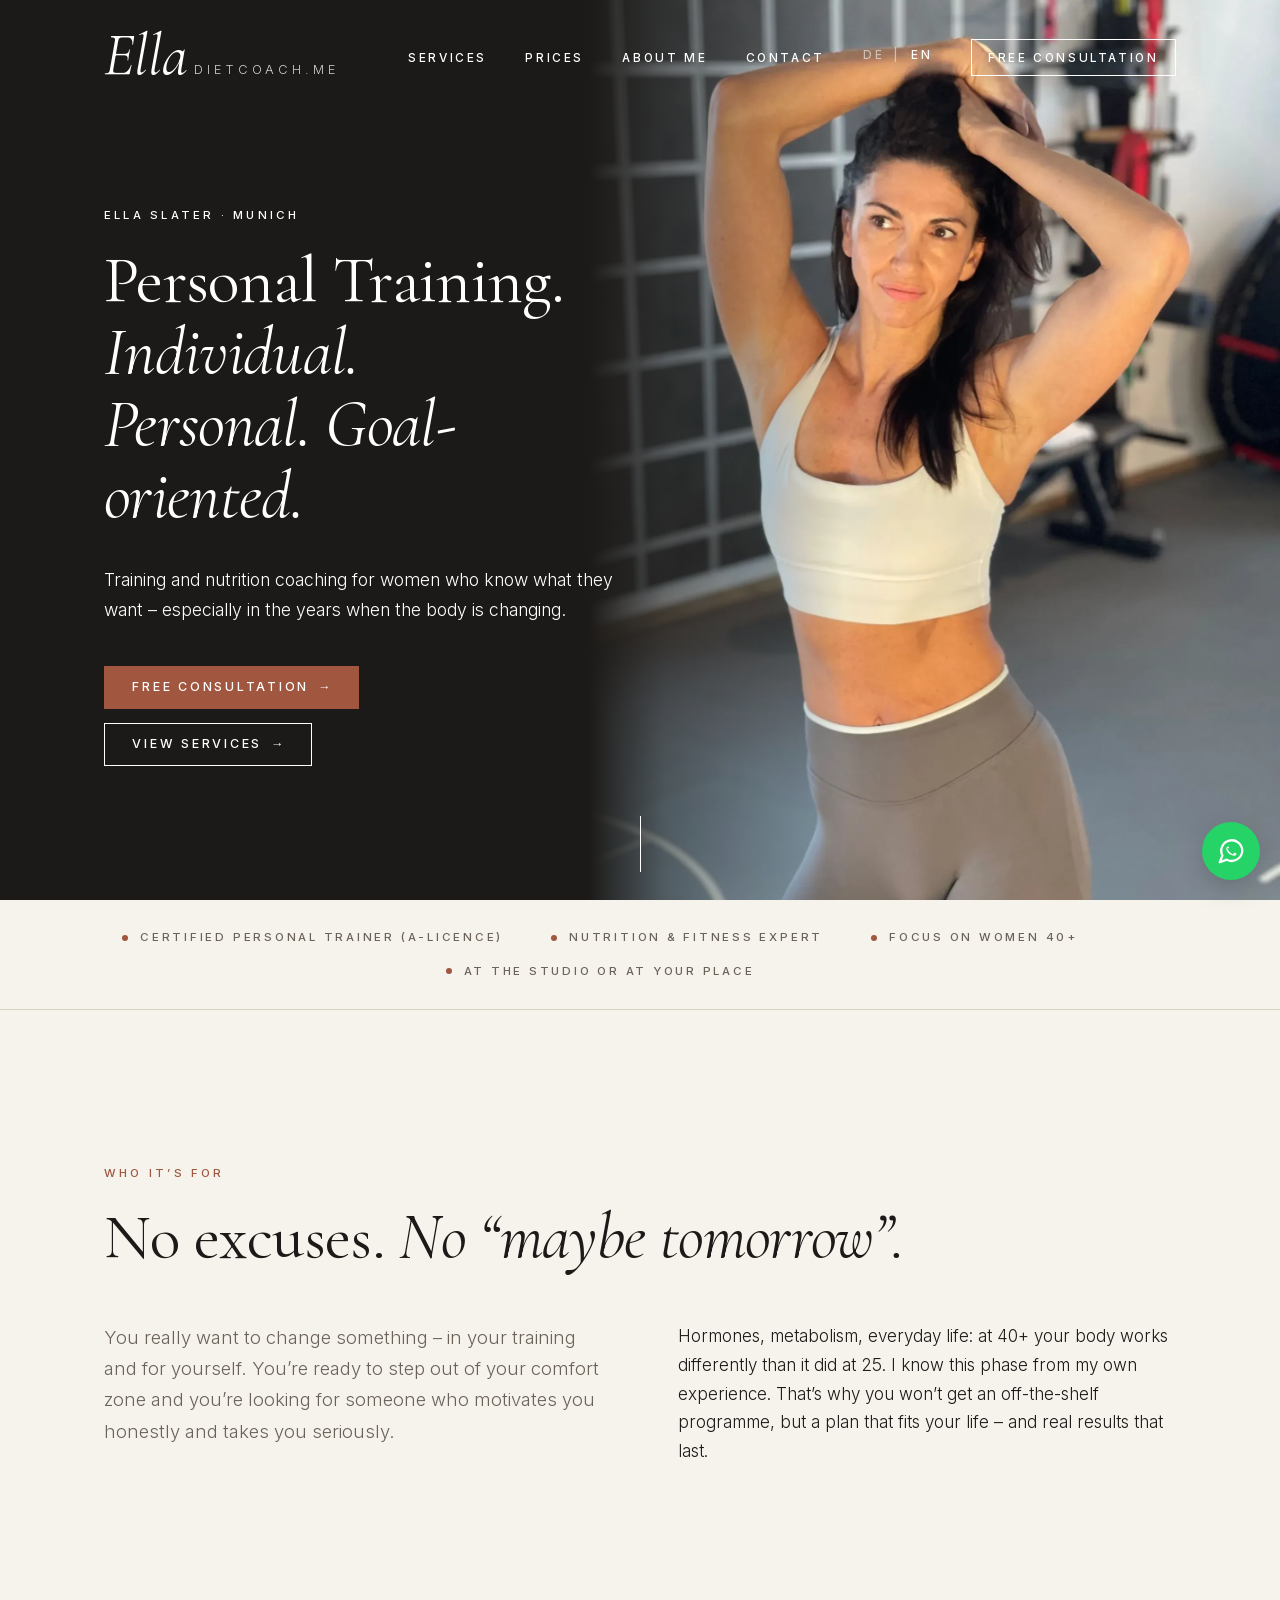
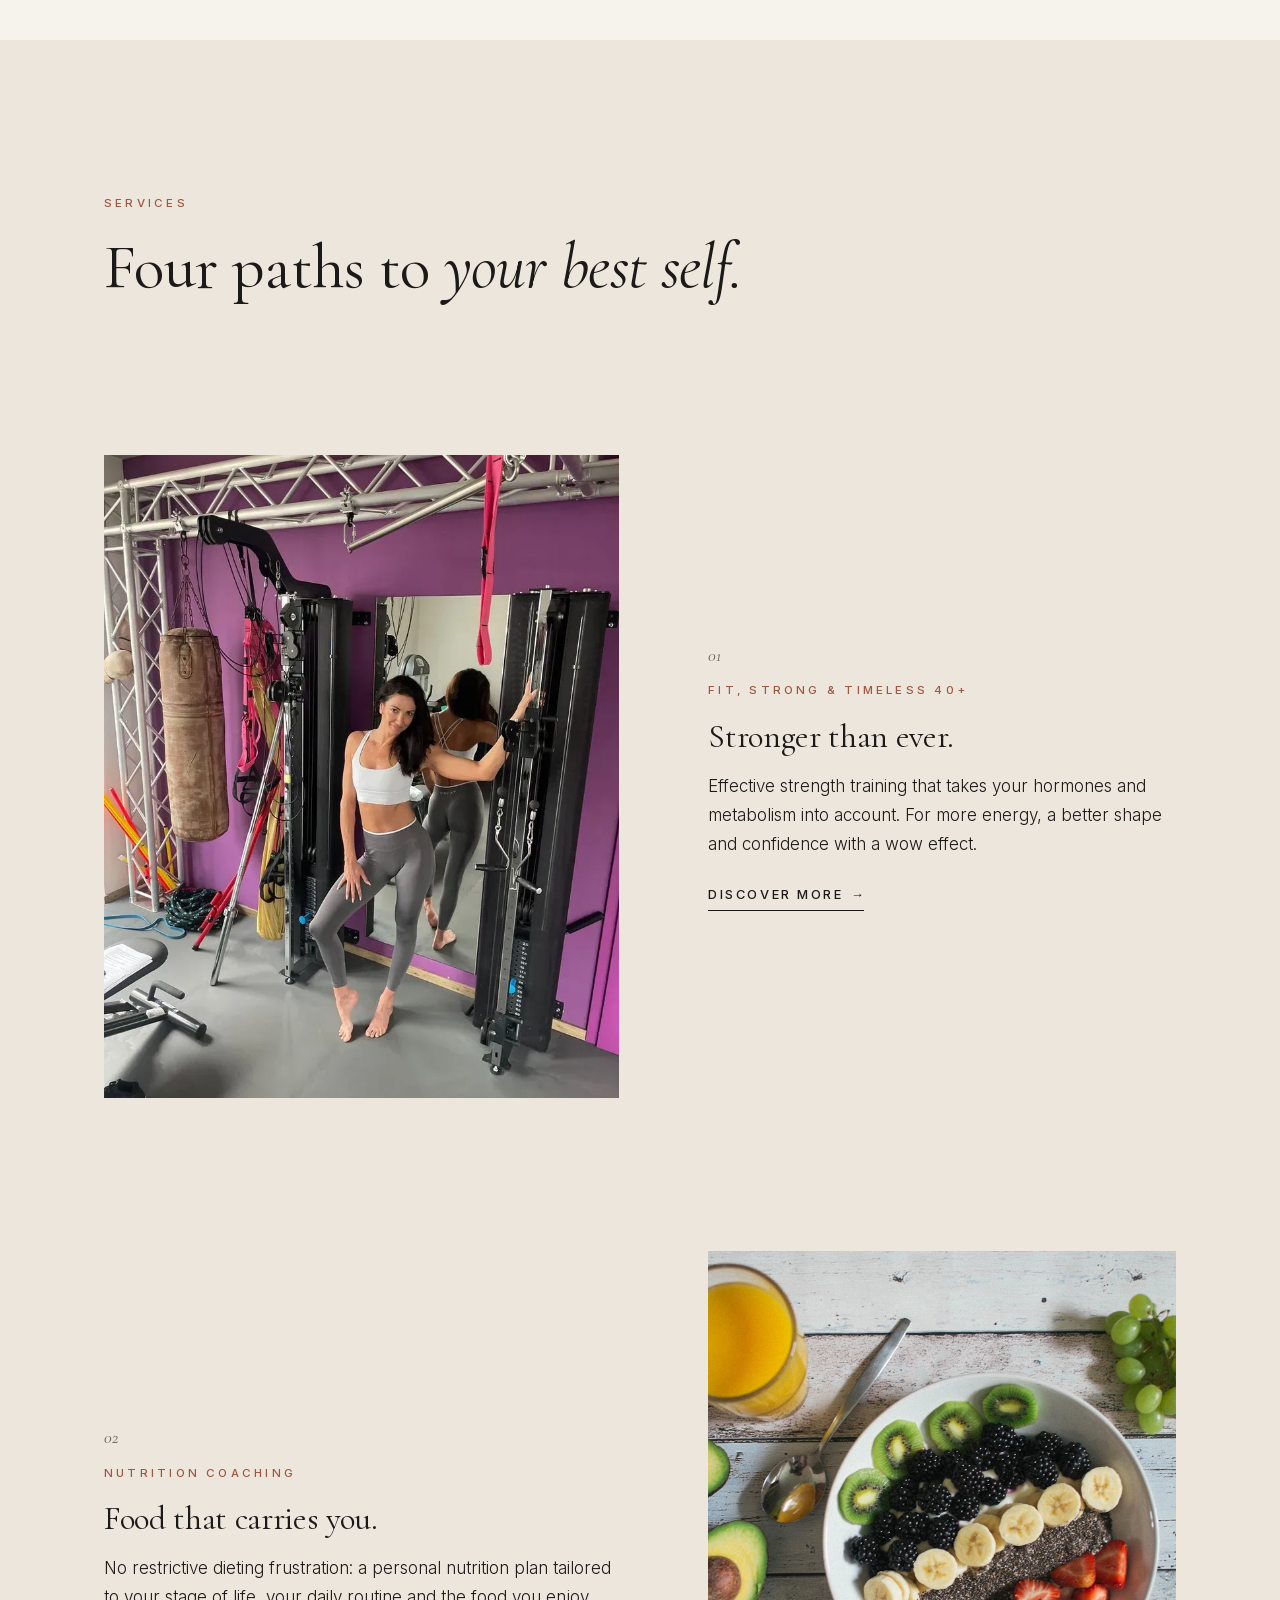
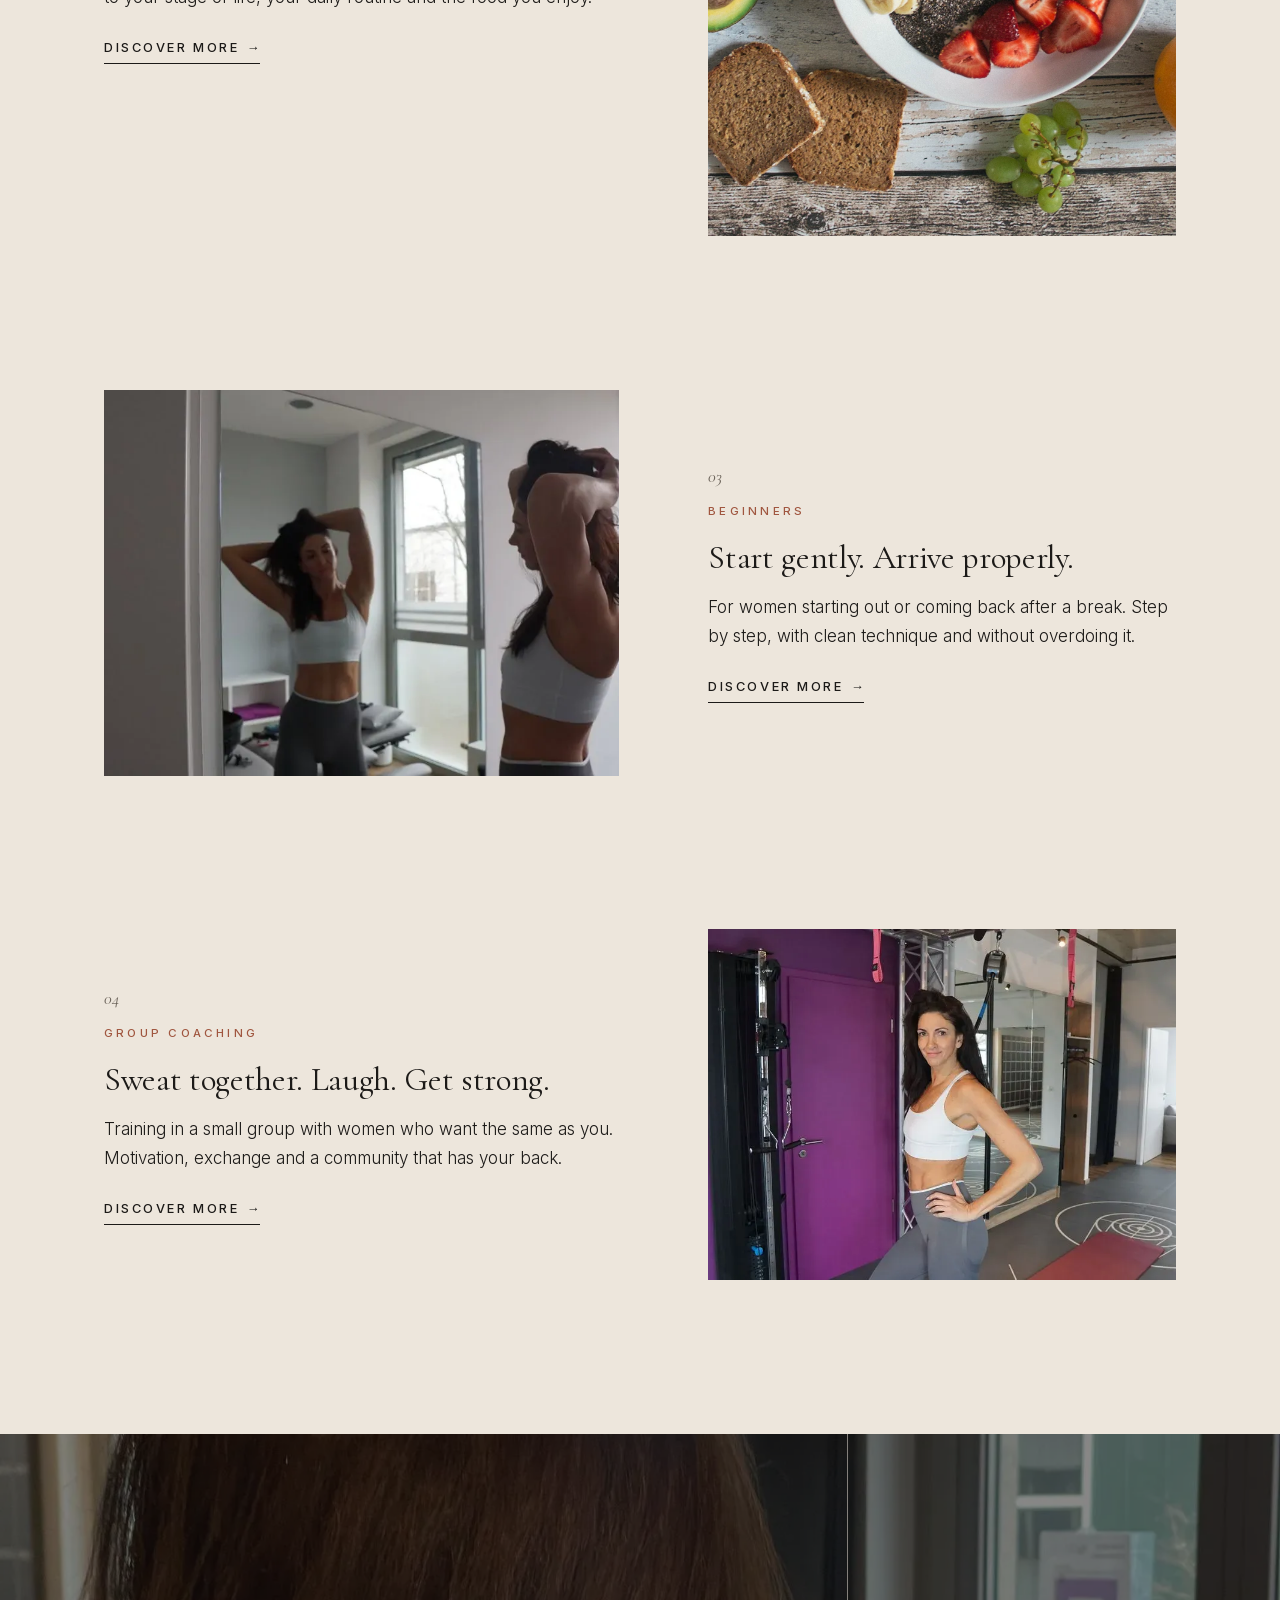
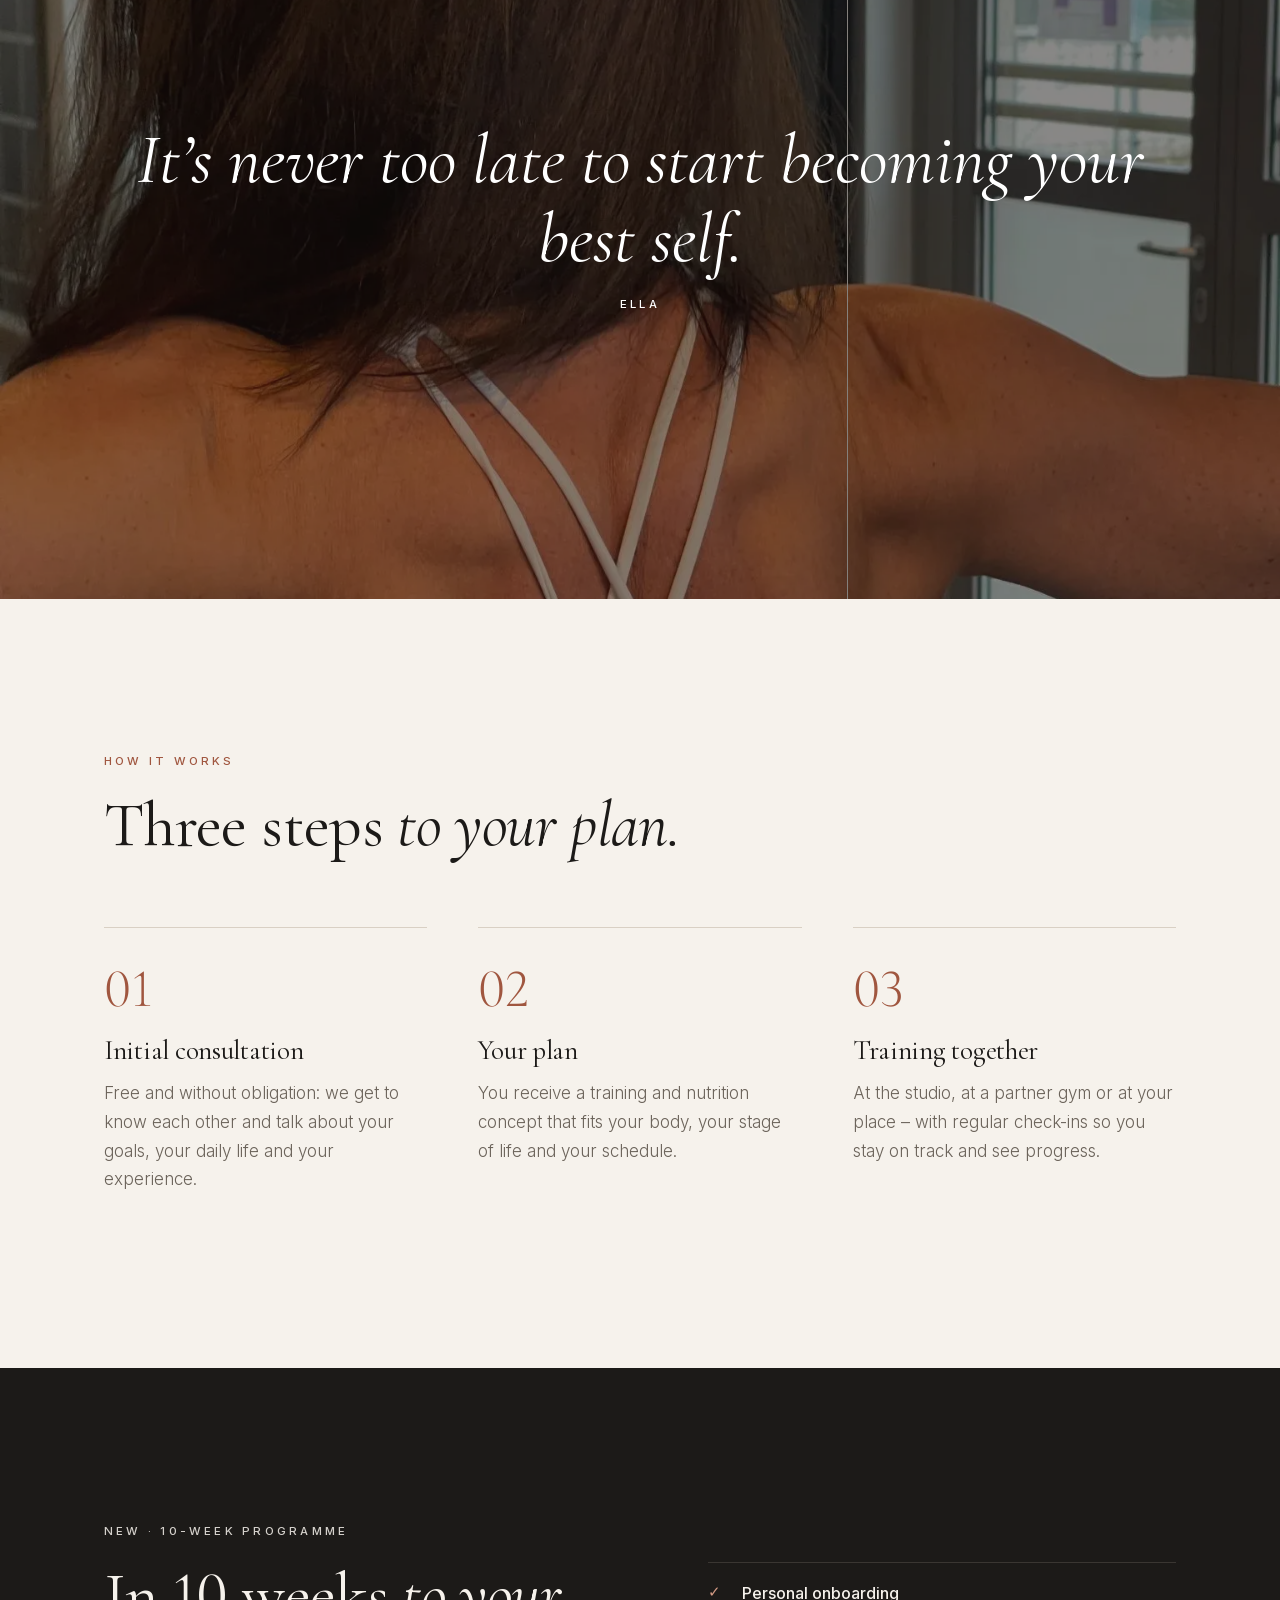
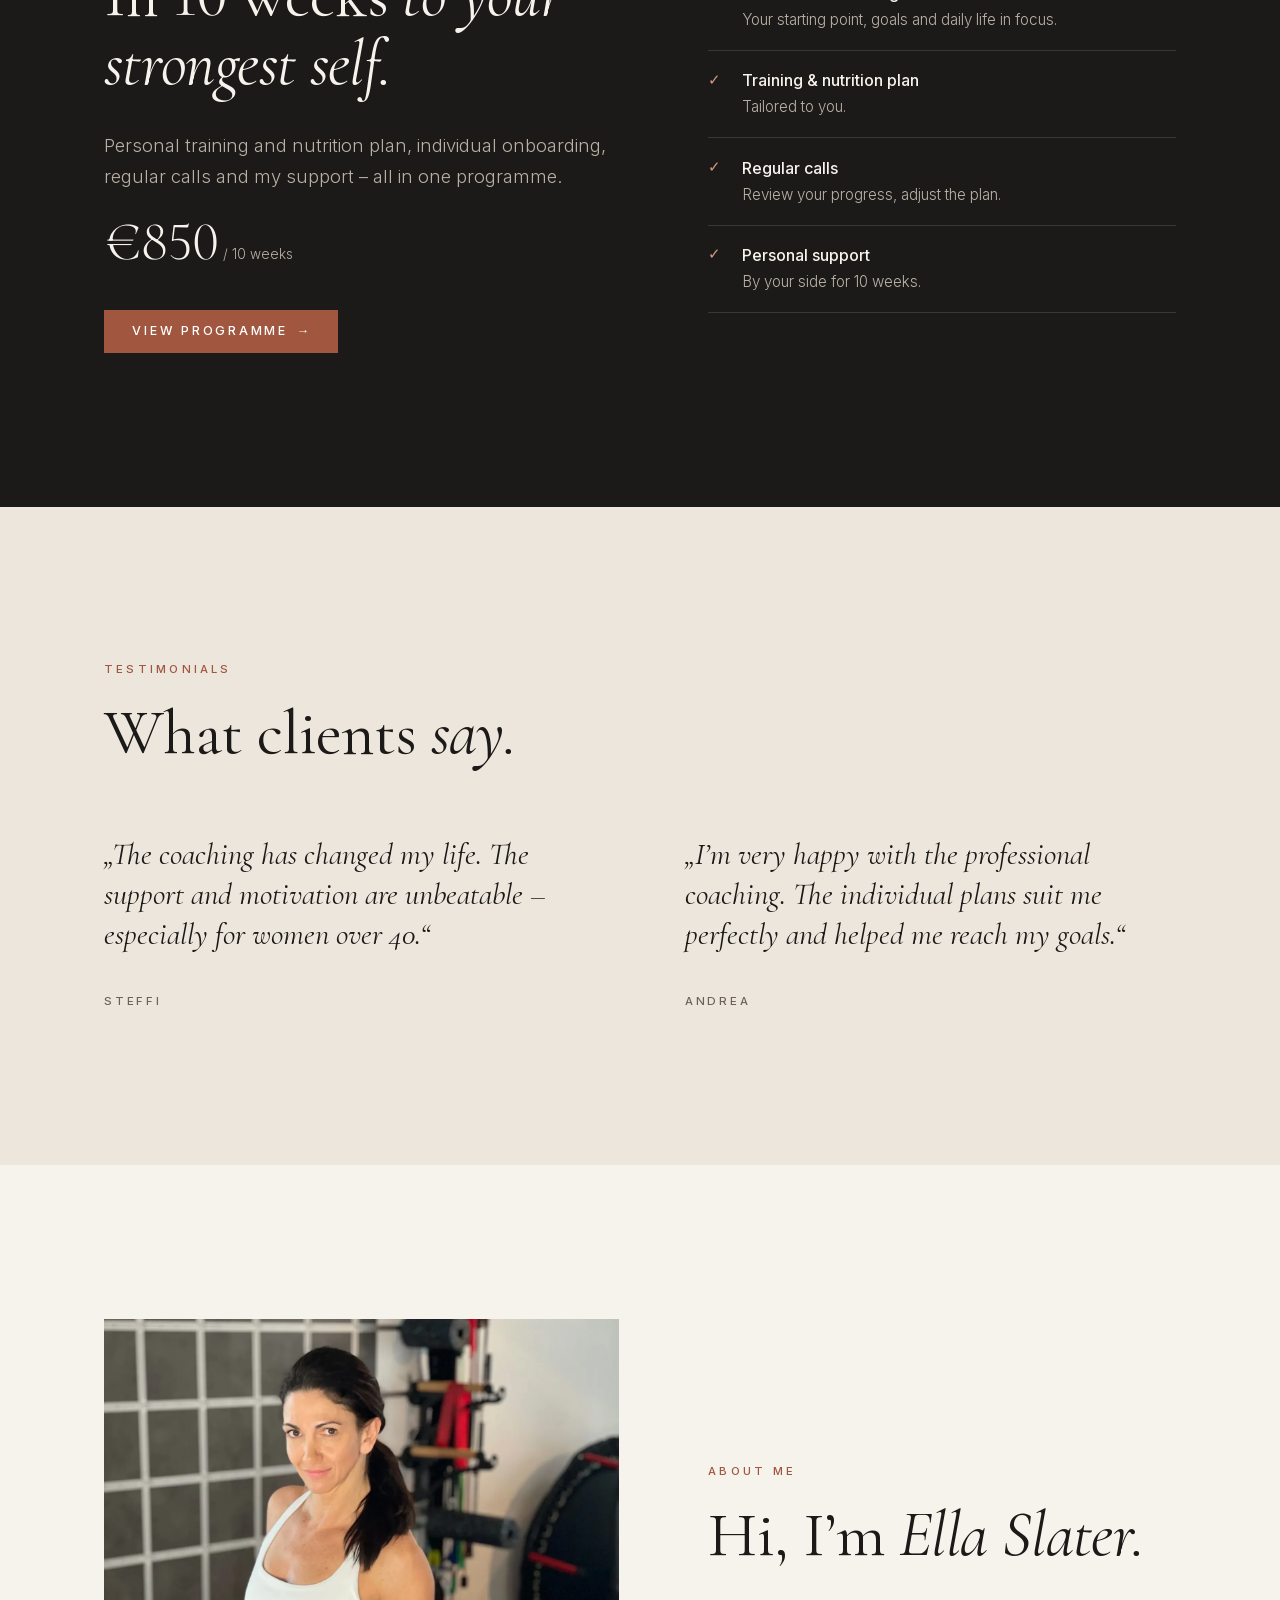
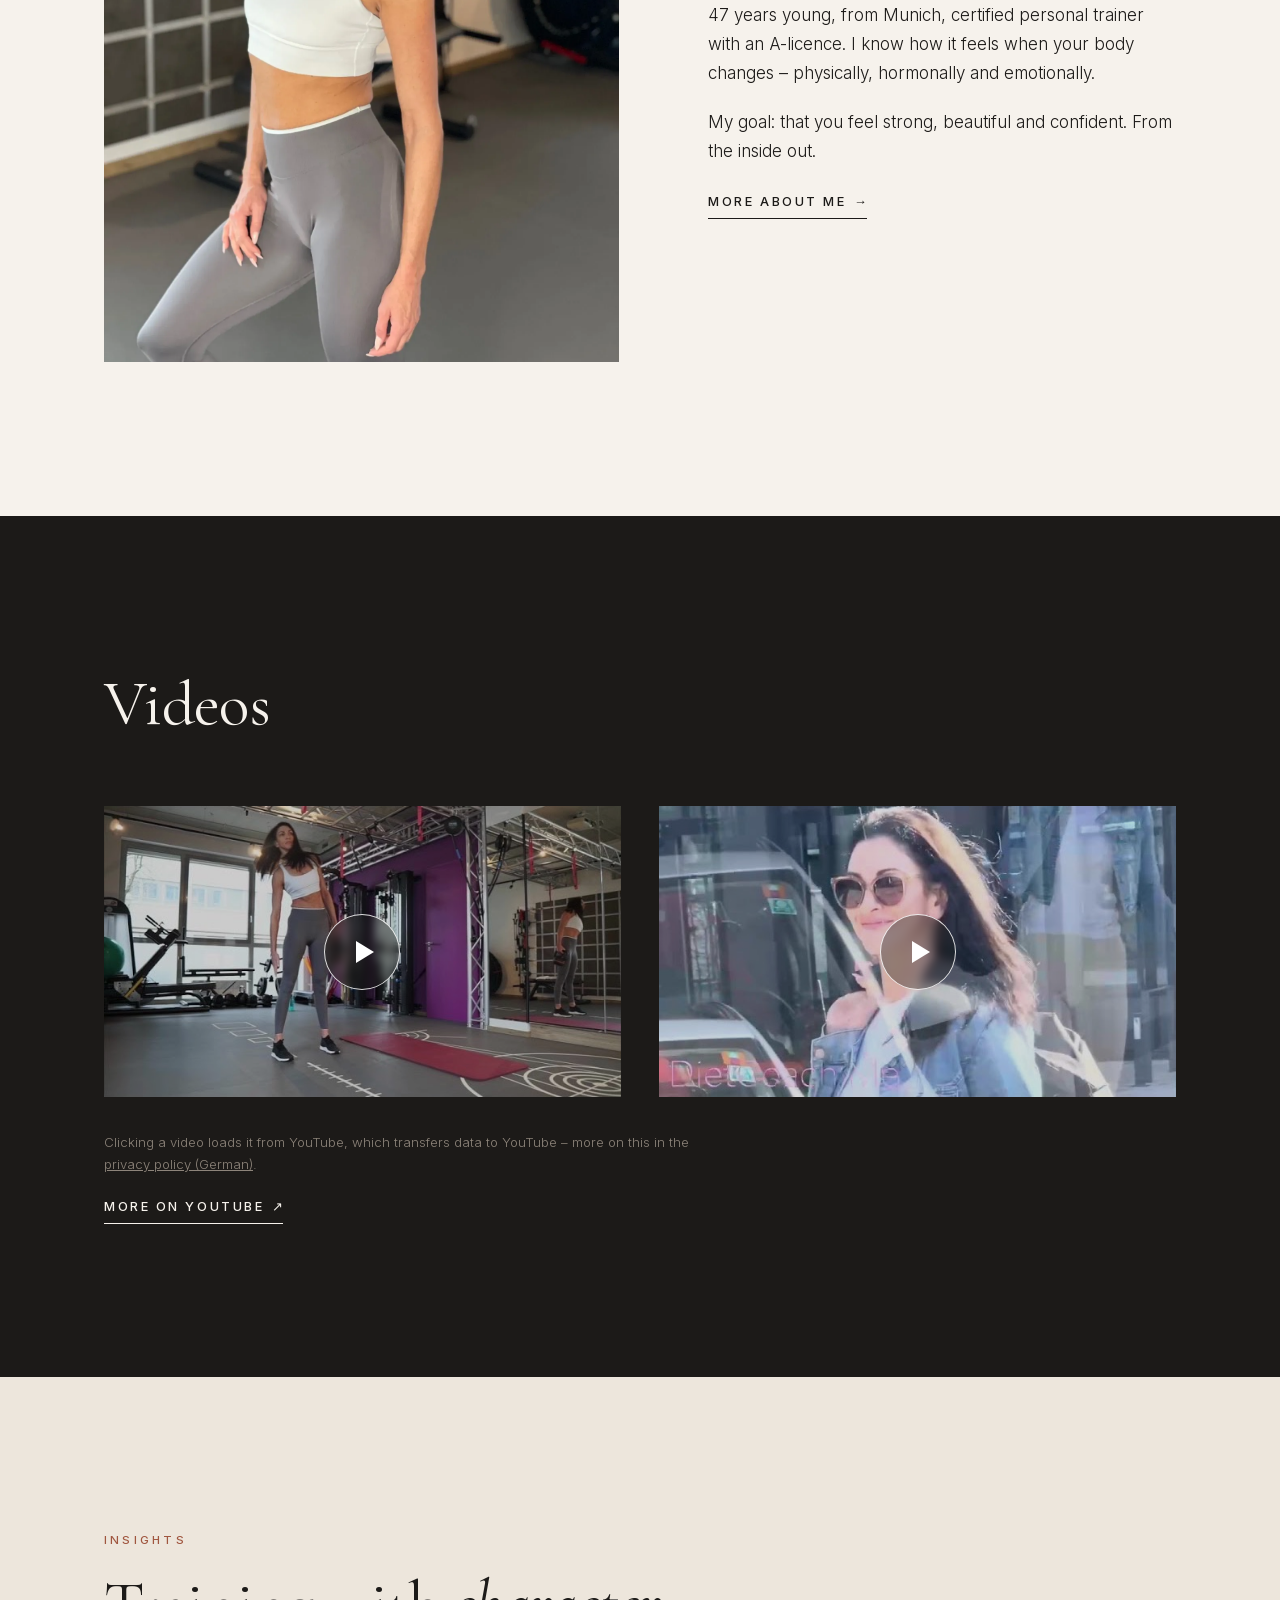
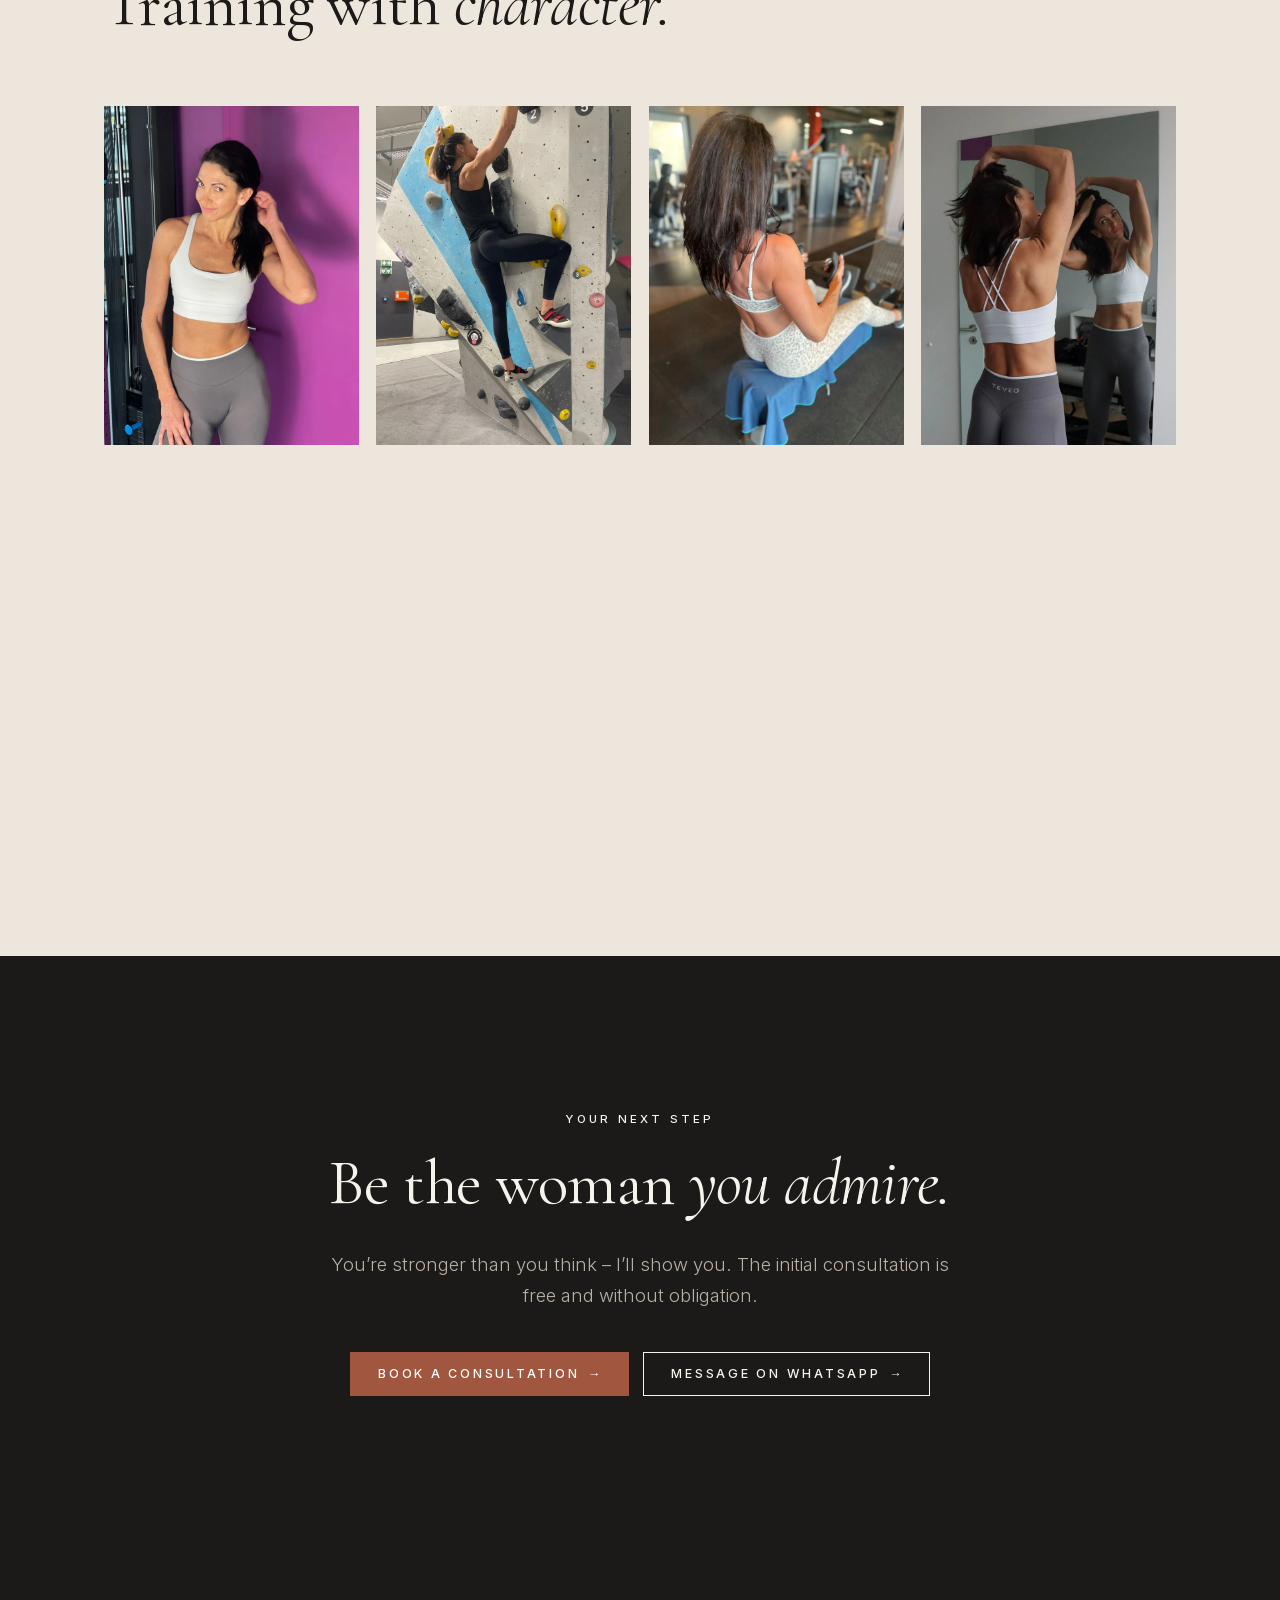
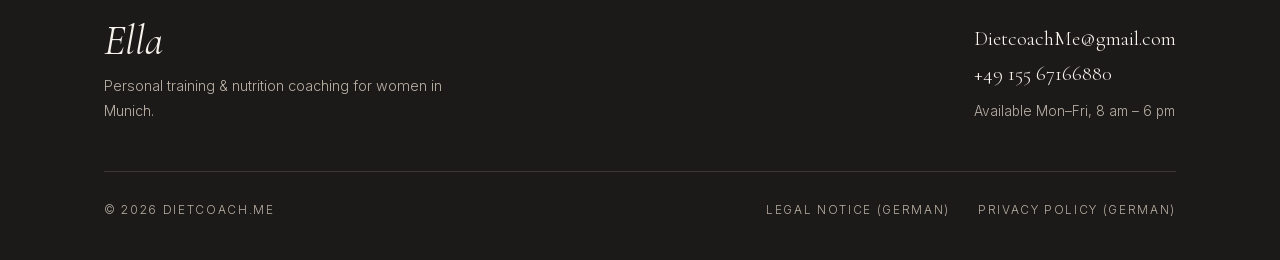
==== en/index.html @ 899c0b52 "Englische Fassung (en/) mit Sprachumschalter DE | EN Co-Authored-By: Claude Opus 5.5 <noreply@anthro" ====
<!doctype html>
<html lang="en">
<head>
  <meta charset="utf-8">
  <meta name="viewport" content="width=device-width, initial-scale=1">
  <title>Personal Trainer in Munich for Women 40+ | Ella Slater – DietCoach.me</title>
  <meta name="description" content="Ella, certified personal trainer (A-licence) in Munich: training, nutrition coaching and motivation for women 40+, beginners and women getting back into fitness. Free initial consultation.">
  <link rel="canonical" href="https://dietcoach.me/en/">
  <link rel="alternate" hreflang="de" href="https://dietcoach.me/">
  <link rel="alternate" hreflang="en" href="https://dietcoach.me/en/">
  <link rel="alternate" hreflang="x-default" href="https://dietcoach.me/">
  <meta property="og:type" content="website">
  <meta property="og:title" content="Ella – Personal Training for Women in Munich">
  <meta property="og:description" content="More strength. More energy. More you. Personal training and nutrition coaching for women 40+.">
  <meta property="og:image" content="https://dietcoach.me/img/hero.webp">
  <meta property="og:url" content="https://dietcoach.me/en/">
  <meta property="og:locale" content="en_GB">
  <link rel="icon" href="data:image/svg+xml,%3Csvg xmlns='http://www.w3.org/2000/svg' viewBox='0 0 64 64'%3E%3Crect width='64' height='64' fill='%231c1a18'/%3E%3Ctext x='50%25' y='58%25' text-anchor='middle' dominant-baseline='middle' font-family='Georgia,serif' font-style='italic' font-size='42' fill='%23f6f2ec'%3EE%3C/text%3E%3C/svg%3E">
  <link rel="preload" href="../fonts/cormorant.woff2" as="font" type="font/woff2" crossorigin>
  <link rel="preload" href="../img/hero.webp" as="image">
  <link rel="stylesheet" href="../css/style.css">
</head>
<body>

<a class="sr-only" href="#main">Skip to content</a>

<header class="site-header">
  <div class="wrap">
    <a class="logo" href="index.html" aria-label="DietCoach.me – Home">Ella<span>DietCoach.me</span></a>
    <button class="nav-toggle" aria-expanded="false" aria-controls="nav" aria-label="Open menu"><span></span><span></span><span></span></button>
    <nav class="nav" id="nav" aria-label="Main navigation">
      <ul>
        <li><a href="offers.html">Services</a></li>
        <li><a href="offers.html#prices">Prices</a></li>
        <li><a href="about.html">About me</a></li>
        <li><a href="offers.html#contact">Contact</a></li>
        <li class="lang"><a href="../index.html" hreflang="de" lang="de" aria-label="Deutsch">DE</a><a href="index.html" class="is-active" aria-current="true" aria-label="English">EN</a></li>
        <li><a class="nav-cta" href="offers.html#contact" data-booking><span>Free consultation</span></a></li>
      </ul>
    </nav>
  </div>
</header>

<main id="main">

  <!-- Hero -->
  <section class="hero">
    <img class="hero__img" src="../img/hero.webp" alt="Personal trainer Ella in her training studio in Munich" width="1536" height="2048" fetchpriority="high">
    <div class="wrap hero__content">
      <span class="kicker reveal">Ella Slater · Munich</span>
      <h1 class="reveal reveal-delay-1">Personal Training. <em>Individual. Personal. Goal-oriented.</em></h1>
      <p class="reveal reveal-delay-2">Training and nutrition coaching for women who know what they want – especially in the years when the body is changing.</p>
      <div class="btn-row reveal reveal-delay-2">
        <a class="btn" href="offers.html#contact" data-booking>Free consultation</a>
        <a class="btn btn--ghost" href="offers.html">View services</a>
      </div>
    </div>
    <span class="scroll-hint" aria-hidden="true"></span>
  </section>

  <!-- Vertrauensleiste -->
  <div class="trust">
    <ul class="wrap">
      <li>Certified personal trainer (A-licence)</li>
      <li>Nutrition &amp; fitness expert</li>
      <li>Focus on women 40+</li>
      <li>At the studio or at your place</li>
    </ul>
  </div>

  <!-- Intro -->
  <section class="section intro">
    <div class="wrap">
      <span class="kicker reveal">Who it’s for</span>
      <h2 class="reveal">No excuses. <em>No “maybe tomorrow”.</em></h2>
      <div class="cols">
        <p class="lead reveal">You really want to change something – in your training and for yourself. You’re ready to step out of your comfort zone and you’re looking for someone who motivates you honestly and takes you seriously.</p>
        <p class="reveal reveal-delay-1">Hormones, metabolism, everyday life: at 40+ your body works differently than it did at 25. I know this phase from my own experience. That’s why you won’t get an off-the-shelf programme, but a plan that fits your life – and real results that last.</p>
      </div>
    </div>
  </section>

  <!-- Angebote -->
  <section class="section section--alt" aria-labelledby="angebote-titel">
    <div class="wrap">
      <span class="kicker reveal">Services</span>
      <h2 id="angebote-titel" class="reveal" style="margin-bottom: var(--section);">Four paths to <em>your best self.</em></h2>

      <article class="split">
        <div class="split__media reveal"><img src="../img/40plus.webp" alt="Ella in the gym with cable machine and punching bag" width="780" height="1040" loading="lazy"></div>
        <div class="split__text reveal reveal-delay-1">
          <span class="split__num">01</span>
          <span class="kicker">Fit, strong &amp; timeless 40+</span>
          <h3>Stronger than ever.</h3>
          <p>Effective strength training that takes your hormones and metabolism into account. For more energy, a better shape and confidence with a wow effect.</p>
          <a class="arrow-link" href="offers.html#fit-40">Discover more</a>
        </div>
      </article>

      <article class="split split--reverse">
        <div class="split__media reveal"><img src="../img/ernaehrung.webp" alt="Healthy, colourful brunch table with fresh fruit" width="1400" height="962" loading="lazy"></div>
        <div class="split__text reveal reveal-delay-1">
          <span class="split__num">02</span>
          <span class="kicker">Nutrition coaching</span>
          <h3>Food that carries you.</h3>
          <p>No restrictive dieting frustration: a personal nutrition plan tailored to your stage of life, your daily routine and the food you enjoy.</p>
          <a class="arrow-link" href="offers.html#nutrition">Discover more</a>
        </div>
      </article>

      <article class="split">
        <div class="split__media split__media--wide reveal"><img src="../img/anfaengerinnen.webp" alt="Ella warming up in front of the mirror" width="1040" height="585" loading="lazy"></div>
        <div class="split__text reveal reveal-delay-1">
          <span class="split__num">03</span>
          <span class="kicker">Beginners</span>
          <h3>Start gently. Arrive properly.</h3>
          <p>For women starting out or coming back after a break. Step by step, with clean technique and without overdoing it.</p>
          <a class="arrow-link" href="offers.html#beginners">Discover more</a>
        </div>
      </article>

      <article class="split split--reverse">
        <div class="split__media split__media--wide reveal"><img src="../img/gruppe.webp" alt="Ella in her training studio in Munich" width="1040" height="585" loading="lazy"></div>
        <div class="split__text reveal reveal-delay-1">
          <span class="split__num">04</span>
          <span class="kicker">Group coaching</span>
          <h3>Sweat together. Laugh. Get strong.</h3>
          <p>Training in a small group with women who want the same as you. Motivation, exchange and a community that has your back.</p>
          <a class="arrow-link" href="offers.html#group">Discover more</a>
        </div>
      </article>
    </div>
  </section>

  <!-- Motto -->
  <section class="break" aria-label="Motto">
    <img src="../img/galerie-4.webp" alt="" width="1536" height="2048" loading="lazy">
    <div class="wrap reveal">
      <blockquote>It’s never too late to start becoming your best self.</blockquote>
      <cite>Ella</cite>
    </div>
  </section>

  <!-- Ablauf -->
  <section class="section">
    <div class="wrap">
      <span class="kicker reveal">How it works</span>
      <h2 class="reveal">Three steps <em>to your plan.</em></h2>
      <div class="steps">
        <div class="step reveal">
          <span class="step__num">01</span>
          <h3>Initial consultation</h3>
          <p>Free and without obligation: we get to know each other and talk about your goals, your daily life and your experience.</p>
        </div>
        <div class="step reveal reveal-delay-1">
          <span class="step__num">02</span>
          <h3>Your plan</h3>
          <p>You receive a training and nutrition concept that fits your body, your stage of life and your schedule.</p>
        </div>
        <div class="step reveal reveal-delay-2">
          <span class="step__num">03</span>
          <h3>Training together</h3>
          <p>At the studio, at a partner gym or at your place – with regular check-ins so you stay on track and see progress.</p>
        </div>
      </div>
    </div>
  </section>

  <!-- 10-Wochen-Programm -->
  <section class="section section--dark" aria-labelledby="programm-titel">
    <div class="wrap">
      <div class="split">
        <div class="split__text reveal">
          <span class="kicker">New · 10-week programme</span>
          <h2 id="programm-titel">In 10 weeks <em>to your strongest self.</em></h2>
          <p class="lead">Personal training and nutrition plan, individual onboarding, regular calls and my support – all in one programme.</p>
          <div class="price">€850<small style="color:#b9b0a5"> / 10 weeks</small></div>
          <div class="btn-row">
            <a class="btn" href="offers.html#programme">View programme</a>
          </div>
        </div>
        <ul class="program__list reveal reveal-delay-1">
          <li><strong>Personal onboarding</strong>Your starting point, goals and daily life in focus.</li>
          <li><strong>Training &amp; nutrition plan</strong>Tailored to you.</li>
          <li><strong>Regular calls</strong>Review your progress, adjust the plan.</li>
          <li><strong>Personal support</strong>By your side for 10 weeks.</li>
        </ul>
      </div>
    </div>
  </section>

  <!-- Stimmen -->
  <section class="section section--alt">
    <div class="wrap">
      <span class="kicker reveal">Testimonials</span>
      <h2 class="reveal">What clients <em>say.</em></h2>
      <div class="quotes">
        <figure class="quote reveal">
          <p>The coaching has changed my life. The support and motivation are unbeatable – especially for women over 40.</p>
          <footer>Steffi</footer>
        </figure>
        <figure class="quote reveal reveal-delay-1">
          <p>I’m very happy with the professional coaching. The individual plans suit me perfectly and helped me reach my goals.</p>
          <footer>Andrea</footer>
        </figure>
      </div>
    </div>
  </section>

  <!-- Über mich -->
  <section class="section">
    <div class="wrap">
      <article class="split">
        <div class="split__media reveal"><img src="../img/expertise.webp" alt="Portrait of Ella, personal trainer from Munich" width="1536" height="2048" loading="lazy"></div>
        <div class="split__text reveal reveal-delay-1">
          <span class="kicker">About me</span>
          <h2>Hi, I’m <em>Ella Slater.</em></h2>
          <p>47 years young, from Munich, certified personal trainer with an A-licence. I know how it feels when your body changes – physically, hormonally and emotionally.</p>
          <p>My goal: that you feel strong, beautiful and confident. From the inside out.</p>
          <a class="arrow-link" href="about.html">More about me</a>
        </div>
      </article>
    </div>
  </section>

  <!-- Videos -->
  <section class="section section--dark" id="videos" aria-labelledby="videos-titel">
    <div class="wrap">
      <h2 id="videos-titel" class="reveal">Videos</h2>
      <div class="videos">
        <figure class="video reveal">
          <button class="video__play" type="button" data-video="BxUp_Wes_ng" aria-label="Play video: Personal Trainer Ella S Me – DietCoach.Me">
            <img src="../img/video-BxUp_Wes_ng.jpg" alt="Ella training with a kettlebell in the studio" width="640" height="360" loading="lazy">
            <span class="video__icon" aria-hidden="true"></span>
          </button>
        </figure>
        <figure class="video reveal reveal-delay-1">
          <button class="video__play" type="button" data-video="TAuk-Ml-aj8" aria-label="Play video: Personal Trainer Ella S Me Munich">
            <img src="../img/video-TAuk-Ml-aj8.jpg" alt="Ella wearing sunglasses in Munich" width="640" height="360" loading="lazy">
            <span class="video__icon" aria-hidden="true"></span>
          </button>
        </figure>
      </div>
      <p class="video-note reveal">Clicking a video loads it from YouTube, which transfers data to YouTube – more on this in the <a href="../datenschutz.html#youtube" hreflang="de">privacy policy (German)</a>.</p>
      <a class="arrow-link arrow-link--ext reveal" href="https://www.youtube.com/@dietcoachme" target="_blank" rel="noopener">More on YouTube</a>
    </div>
  </section>

  <!-- Galerie -->
  <section class="section section--alt" aria-labelledby="galerie-titel">
    <div class="wrap">
      <span class="kicker reveal">Insights</span>
      <h2 id="galerie-titel" class="reveal">Training with <em>character.</em></h2>
      <div class="gallery">
        <figure class="reveal"><img src="../img/galerie-1.webp" alt="Ella in the studio in front of a violet wall" width="1536" height="2048" loading="lazy"></figure>
        <figure class="reveal reveal-delay-1"><img src="../img/galerie-3.webp" alt="Ella bouldering on a climbing wall" width="1536" height="2048" loading="lazy"></figure>
        <figure class="reveal reveal-delay-2"><img src="../img/portrait.webp" alt="Ella doing cable rows" width="1536" height="2048" loading="lazy"></figure>
        <figure class="reveal"><img src="../img/galerie-2.webp" alt="Ella stretching in front of the mirror" width="1476" height="2048" loading="lazy"></figure>
        <figure class="reveal reveal-delay-1"><img src="../img/galerie-6.webp" alt="Ella next to her car with a DIET COACH number plate" width="1536" height="2048" loading="lazy"></figure>
        <figure class="reveal reveal-delay-2"><img src="../img/banner.webp" alt="Ella in the studio next to the training rig" width="1536" height="2048" loading="lazy"></figure>
        <figure class="reveal"><img src="../img/galerie-8.jpg" alt="Ella in a green training outfit in the studio" width="1536" height="2048" loading="lazy"></figure>
        <figure class="reveal reveal-delay-1"><img src="../img/galerie-9.jpg" alt="Ella from behind at the mirror in the training studio" width="1152" height="2048" loading="lazy"></figure>
      </div>
    </div>
  </section>

  <!-- CTA -->
  <section class="section section--dark cta">
    <div class="wrap">
      <span class="kicker reveal">Your next step</span>
      <h2 class="reveal">Be the woman <em>you admire.</em></h2>
      <p class="lead reveal">You’re stronger than you think – I’ll show you. The initial consultation is free and without obligation.</p>
      <div class="btn-row reveal">
        <a class="btn" href="offers.html#contact" data-booking>Book a consultation</a>
        <a class="btn btn--ghost" href="https://wa.me/4915567166880?text=Hi%20Ella%2C%20I%27m%20interested%20in%20a%20free%20consultation." target="_blank" rel="noopener">Message on WhatsApp</a>
      </div>
    </div>
  </section>

</main>

<footer class="site-footer">
  <div class="wrap">
    <div class="top">
      <div>
        <a class="logo" href="index.html">Ella</a>
        <p>Personal training &amp; nutrition coaching for women in Munich.</p>
      </div>
      <div class="footer-contact">
        <a href="mailto:DietcoachMe@gmail.com">DietcoachMe@gmail.com</a>
        <a href="tel:+4915567166880">+49 155 67166880</a>
        <span class="footer-hours">Available Mon–Fri, 8 am – 6 pm</span>
      </div>
    </div>
    <div class="bottom">
      <span>© <span data-year>2026</span> DietCoach.me</span>
      <ul>
        <li><a href="../impressum.html" hreflang="de">Legal notice (German)</a></li>
        <li><a href="../datenschutz.html" hreflang="de">Privacy policy (German)</a></li>
      </ul>
    </div>
  </div>
</footer>

<a class="wa-float" href="https://wa.me/4915567166880?text=Hi%20Ella%2C%20I%27m%20interested%20in%20your%20coaching." target="_blank" rel="noopener" aria-label="Message Ella on WhatsApp">
  <svg viewBox="0 0 24 24" fill="none" stroke="currentColor" stroke-width="1.8" stroke-linecap="round" stroke-linejoin="round" aria-hidden="true"><path d="M21 11.5a8.4 8.4 0 0 1-12.4 7.4L3 21l2.1-5.4A8.4 8.4 0 1 1 21 11.5z"/><path d="M9 9.5c.3 1.6 1.9 3.9 4.5 5l1.3-1.3 1.7.9c-.4 1.2-1.4 1.7-2.3 1.6C11 15.3 8.7 13 8.2 10.4c-.1-.9.4-1.9 1.6-2.3l.9 1.7z" fill="currentColor" stroke="none"/></svg>
</a>

<script src="../js/main.js" defer></script>
</body>
</html>
---- css/style.css ----
/* ==========================================================
   DietCoach.me – Ella · Personal Training für Frauen
   ========================================================== */

@font-face {
  font-family: "Cormorant Garamond";
  font-style: normal;
  font-weight: 300 700;
  font-display: swap;
  src: url("../fonts/cormorant.woff2") format("woff2");
}
@font-face {
  font-family: "Cormorant Garamond";
  font-style: italic;
  font-weight: 300 700;
  font-display: swap;
  src: url("../fonts/cormorant-italic.woff2") format("woff2");
}
@font-face {
  font-family: "Inter";
  font-style: normal;
  font-weight: 100 900;
  font-display: swap;
  src: url("../fonts/inter.woff2") format("woff2");
}

:root {
  --bg: #f6f2ec;
  --bg-alt: #ede6dc;
  --ink: #1c1a18;
  --muted: #6b635a;
  --line: #d9d0c4;
  --accent: #a0563f;
  --accent-dark: #84432f;
  --white: #fff;

  --serif: "Cormorant Garamond", Georgia, "Times New Roman", serif;
  --sans: "Inter", -apple-system, BlinkMacSystemFont, "Segoe UI", sans-serif;

  --wrap: 75rem;
  --gutter: clamp(20px, 5vw, 4rem);
  --section: clamp(80px, 12vw, 10rem);
  --ease: cubic-bezier(.2, .7, .2, 1);
}

*, *::before, *::after { box-sizing: border-box; }

/* Ab 1440px Fensterbreite wächst die ganze Seite proportional mit (bis 2560px) */
html { font-size: clamp(100%, 1.1111vw, 1.75rem); scroll-behavior: smooth; -webkit-text-size-adjust: 100%; }

body {
  margin: 0;
  background: var(--bg);
  color: var(--ink);
  font-family: var(--sans);
  font-size: 1.0625rem;
  font-weight: 300;
  line-height: 1.7;
  -webkit-font-smoothing: antialiased;
}

img { display: block; max-width: 100%; height: auto; }
a { color: inherit; }

h1, h2, h3 {
  font-family: var(--serif);
  font-weight: 400;
  line-height: 1.08;
  letter-spacing: -.01em;
  font-variant-numeric: lining-nums;
  margin: 0 0 .5em;
}
h1 { font-size: clamp(3rem, 7.5vw, 6.2rem); }
h2 { font-size: clamp(2.3rem, 5vw, 4rem); }
h3 { font-size: clamp(1.6rem, 2.6vw, 2.1rem); }
h1 em, h2 em, h3 em { font-style: italic; }

p { margin: 0 0 1.2em; }
.lead { font-size: 1.15rem; color: var(--muted); max-width: 34em; }

.wrap { max-width: var(--wrap); margin: 0 auto; padding: 0 var(--gutter); }
.narrow { max-width: 53.75rem; }
.center { text-align: center; margin-left: auto; margin-right: auto; }
.section { padding: var(--section) 0; }
.section--alt { background: var(--bg-alt); }
.section--dark { background: var(--ink); color: var(--bg); }
.section--dark .lead, .section--dark .muted { color: #b9b0a5; }

.sr-only {
  position: absolute; width: 1px; height: 1px; padding: 0; margin: -1px;
  overflow: hidden; clip: rect(0 0 0 0); white-space: nowrap; border: 0;
}

/* ---------- Kicker & links ---------- */

.kicker {
  display: block;
  font-family: var(--sans);
  font-size: .72rem;
  font-weight: 500;
  letter-spacing: .28em;
  text-transform: uppercase;
  color: var(--accent);
  margin-bottom: 1.6em;
}
.section--dark .kicker, .hero .kicker, .break .kicker { color: currentColor; opacity: .85; }

.arrow-link {
  display: inline-flex;
  align-items: center;
  gap: .6em;
  font-size: .8rem;
  font-weight: 500;
  letter-spacing: .2em;
  text-transform: uppercase;
  text-decoration: none;
  padding-bottom: .35em;
  border-bottom: 1px solid currentColor;
  transition: gap .3s var(--ease), color .3s;
}
.arrow-link::after { content: "→"; letter-spacing: 0; }
.arrow-link:hover { gap: 1.1em; color: var(--accent); }
.arrow-link--ext::after { content: "↗"; }
.section--dark .arrow-link:hover, .hero .arrow-link:hover { color: inherit; opacity: .8; }

.btn {
  display: inline-flex;
  align-items: center;
  justify-content: center;
  gap: .7em;
  padding: 1.15em 2.2em;
  background: var(--accent);
  color: var(--white);
  border: 1px solid var(--accent);
  font: 500 .78rem/1 var(--sans);
  letter-spacing: .22em;
  text-transform: uppercase;
  text-decoration: none;
  cursor: pointer;
  transition: background .3s, border-color .3s, color .3s;
}
.btn::after { content: "→"; letter-spacing: 0; transition: transform .3s var(--ease); }
.btn:hover { background: var(--accent-dark); border-color: var(--accent-dark); }
.btn:hover::after { transform: translateX(4px); }
.btn--ghost { background: transparent; color: inherit; border-color: currentColor; }
.btn--ghost:hover { background: var(--ink); border-color: var(--ink); color: var(--bg); }
.hero .btn--ghost:hover, .section--dark .btn--ghost:hover { background: var(--bg); border-color: var(--bg); color: var(--ink); }
.btn-row { display: flex; flex-wrap: wrap; gap: 14px; margin-top: 2.4em; }

/* ---------- Header ---------- */

.site-header {
  position: fixed;
  inset: 0 0 auto;
  z-index: 50;
  color: var(--white);
  transition: background .4s, color .4s, box-shadow .4s, padding .4s;
}
.site-header .wrap {
  display: flex;
  align-items: center;
  justify-content: space-between;
  height: 7rem;
  transition: height .4s;
}
.site-header.is-solid,
.site-header--light {
  background: rgba(246, 242, 236, .96);
  color: var(--ink);
  box-shadow: 0 1px 0 var(--line);
  backdrop-filter: blur(8px);
}
.site-header.is-solid .wrap { height: 4.375rem; }

.logo {
  font-family: var(--serif);
  font-size: clamp(3rem, 4.6vw, 4.4rem);
  font-style: italic;
  text-decoration: none;
  line-height: 1;
  transition: font-size .4s;
}
.logo span { font-style: normal; font-family: var(--sans); font-size: clamp(.72rem, 1vw, .92rem); letter-spacing: .3em; text-transform: uppercase; margin-left: .5em; opacity: .8; }
.site-header.is-solid .logo { font-size: clamp(2.4rem, 3.2vw, 3rem); }

.nav ul { display: flex; align-items: center; gap: clamp(20px, 3vw, 2.5rem); list-style: none; margin: 0; padding: 0; }
.nav a {
  font-size: .74rem;
  font-weight: 500;
  letter-spacing: .22em;
  text-transform: uppercase;
  text-decoration: none;
  padding: .4em 0;
  border-bottom: 1px solid transparent;
  white-space: nowrap;
  transition: border-color .3s;
}
.nav a:hover, .nav a[aria-current="page"] { border-bottom-color: currentColor; }
.nav .nav-cta { border: 1px solid currentColor; padding: .9em 1.4em; }
.nav .lang { display: flex; }
.nav .lang a { opacity: .55; transition: opacity .3s; }
.nav .lang a:hover, .nav .lang a.is-active { opacity: 1; }
.nav .lang a + a { margin-left: .7em; }
.nav .lang a + a::before { content: "|"; display: inline-block; margin-right: .9em; opacity: .5; }
.nav .nav-cta:hover { background: currentColor; }
.nav .nav-cta:hover span { color: var(--ink); }
.site-header.is-solid .nav .nav-cta:hover span, .site-header--light .nav .nav-cta:hover span { color: var(--bg); }

.nav-toggle {
  display: none;
  background: none;
  border: 0;
  color: inherit;
  width: 44px;
  height: 44px;
  padding: 10px;
  cursor: pointer;
}
.nav-toggle span { display: block; height: 1px; background: currentColor; margin: 7px 0; transition: transform .3s, opacity .3s; }

@media (max-width: 1080px) {
  .nav-toggle { display: block; position: relative; z-index: 2; }
  .nav {
    position: fixed;
    inset: 0;
    background: var(--ink);
    color: var(--bg);
    display: flex;
    align-items: center;
    justify-content: center;
    opacity: 0;
    visibility: hidden;
    transition: opacity .4s, visibility .4s;
  }
  .nav ul { flex-direction: column; gap: 28px; }
  .nav a { font-size: .9rem; }
  .menu-open .nav { opacity: 1; visibility: visible; }
  .menu-open .site-header { color: var(--bg); background: transparent; box-shadow: none; }
  .menu-open .nav-toggle span:nth-child(1) { transform: translateY(8px) rotate(45deg); }
  .menu-open .nav-toggle span:nth-child(2) { opacity: 0; }
  .menu-open .nav-toggle span:nth-child(3) { transform: translateY(-8px) rotate(-45deg); }
  .menu-open { overflow: hidden; }
  .menu-open .logo { position: relative; z-index: 2; }
}

/* ---------- Hero ---------- */

.hero {
  position: relative;
  min-height: 100vh;
  min-height: 100svh;
  display: flex;
  align-items: flex-end;
  color: var(--white);
  overflow: hidden;
}
.hero__img {
  position: absolute;
  inset: 0;
  width: 100%;
  height: 100%;
  object-fit: cover;
  object-position: center 22%;
  transform: scale(1.04);
  animation: heroZoom 9s var(--ease) forwards;
}
.hero::after {
  content: "";
  position: absolute;
  inset: 0;
  background: linear-gradient(100deg, rgba(20, 17, 15, .78) 0%, rgba(20, 17, 15, .45) 45%, rgba(20, 17, 15, .1) 100%),
              linear-gradient(0deg, rgba(20, 17, 15, .55) 0%, transparent 45%);
}
.hero__content { position: relative; z-index: 1; padding-top: 8.75rem; padding-bottom: clamp(60px, 10vh, 7.5rem); width: 100%; }
.hero h1 { max-width: 11em; }
.hero p { max-width: 30em; font-size: 1.1rem; opacity: .92; }
.hero--short { min-height: 78vh; min-height: 78svh; }

/* Desktop: Text links auf dunklem Grund, Hochformat-Foto rechts */
@media (min-width: 900px) {
  .hero { background: var(--ink); align-items: center; }
  .hero__img { left: auto; width: 54%; object-position: center 18%; }
  .hero::after {
    background: linear-gradient(90deg, var(--ink) 0%, var(--ink) 46%, rgba(28, 26, 24, .55) 52%, rgba(28, 26, 24, 0) 66%);
  }
  .hero__content { padding-top: 9.5rem; padding-bottom: 5rem; }
  .hero__content > * { max-width: min(35rem, 44%); }
  .hero h1 { font-size: clamp(3.2rem, 5.2vw, 5.2rem); max-width: min(35rem, 44%); }
}

/* Mobil: Foto oben, Text darunter */
@media (max-width: 899px) {
  .hero { display: block; min-height: 0; background: var(--ink); }
  .hero__img { position: relative; height: 68svh; min-height: 420px; object-position: center 15%; animation: none; transform: none; }
  .hero::after {
    inset: 0 0 auto; height: 68svh; min-height: 420px;
    background: linear-gradient(0deg, var(--ink) 0%, rgba(28, 26, 24, 0) 45%),
                linear-gradient(180deg, rgba(28, 26, 24, .45) 0%, rgba(28, 26, 24, 0) 22%);
  }
  .hero__content { padding-top: 0; margin-top: -90px; padding-bottom: 64px; }
  .hero--short .hero__img, .hero--short::after { height: 56svh; }
  .scroll-hint { display: none; }
}

@keyframes heroZoom { to { transform: scale(1); } }

.scroll-hint {
  position: absolute;
  z-index: 1;
  left: 50%;
  bottom: 28px;
  width: 1px;
  height: 56px;
  background: rgba(255, 255, 255, .35);
  overflow: hidden;
}
.scroll-hint::after {
  content: "";
  position: absolute;
  inset: 0;
  background: var(--white);
  animation: scrollHint 2.2s var(--ease) infinite;
}
@keyframes scrollHint { 0% { transform: translateY(-100%); } 100% { transform: translateY(100%); } }

/* ---------- Trust bar ---------- */

.trust { border-bottom: 1px solid var(--line); }
.trust ul {
  list-style: none;
  margin: 0;
  padding: 28px 0;
  display: flex;
  flex-wrap: wrap;
  justify-content: center;
  gap: 14px 48px;
  font-size: .72rem;
  font-weight: 500;
  letter-spacing: .24em;
  text-transform: uppercase;
  color: var(--muted);
}
.trust li { display: flex; align-items: center; gap: 12px; }
.trust li::before { content: ""; width: 6px; height: 6px; border-radius: 50%; background: var(--accent); }

/* ---------- Intro ---------- */

.intro h2 { max-width: 14em; }
.intro .cols { display: grid; grid-template-columns: 1fr 1fr; gap: clamp(32px, 6vw, 6rem); margin-top: 3em; }
@media (max-width: 760px) { .intro .cols { grid-template-columns: 1fr; } }

/* ---------- Split (Bild + Text) ---------- */

.split {
  display: grid;
  grid-template-columns: 1.1fr 1fr;
  align-items: center;
  gap: clamp(40px, 7vw, 7.5rem);
}
.split + .split { margin-top: var(--section); }
.split--reverse .split__media { order: 2; }
.split__media { position: relative; overflow: hidden; }
.split__media img { width: 100%; aspect-ratio: 4 / 5; object-fit: cover; transition: transform 1.4s var(--ease); }
.split__media:hover img { transform: scale(1.03); }
.split__media--wide img { aspect-ratio: 4 / 3; }
.split__text { max-width: 30em; }
.split__num {
  font-family: var(--serif);
  font-style: italic;
  font-size: 1.1rem;
  color: var(--muted);
  display: block;
  margin-bottom: .6em;
}
@media (max-width: 860px) {
  .split { grid-template-columns: 1fr; }
  .split--reverse .split__media { order: 0; }
}

/* ---------- Full bleed break ---------- */

.break {
  position: relative;
  min-height: 85vh;
  display: flex;
  align-items: center;
  justify-content: center;
  text-align: center;
  color: var(--white);
  overflow: hidden;
}
.break img {
  position: absolute;
  inset: -10% 0;
  width: 100%;
  height: 120%;
  object-fit: cover;
  object-position: center 30%;
  will-change: transform;
}
.break::after { content: ""; position: absolute; inset: 0; background: rgba(20, 17, 15, .5); }
.break .wrap { position: relative; z-index: 1; }
.break blockquote {
  margin: 0 auto;
  max-width: 15em;
  font-family: var(--serif);
  font-size: clamp(2.2rem, 5.5vw, 4.6rem);
  font-style: italic;
  line-height: 1.12;
}
.break cite { display: block; margin-top: 1.6em; font: 500 .72rem var(--sans); letter-spacing: .28em; text-transform: uppercase; font-style: normal; }

/* ---------- Steps ---------- */

.steps { display: grid; grid-template-columns: repeat(3, 1fr); gap: clamp(28px, 4vw, 4rem); margin-top: 4em; counter-reset: step; }
.step { border-top: 1px solid var(--line); padding-top: 2em; }
.section--dark .step { border-color: #3a3632; }
.step__num { font-variant-numeric: lining-nums; font-family: var(--serif); font-size: 3.4rem; line-height: 1; color: var(--accent); display: block; margin-bottom: .35em; }
.section--dark .step__num { color: #d39a84; }
.step h3 { font-size: 1.7rem; }
.step p { color: var(--muted); }
.section--dark .step p { color: #b9b0a5; }
@media (max-width: 860px) { .steps { grid-template-columns: 1fr; } }

/* ---------- Testimonials ---------- */

.quotes { display: grid; grid-template-columns: 1fr 1fr; gap: clamp(40px, 7vw, 7.5rem); margin-top: 4em; }
.quote { margin: 0; }
.quote p {
  font-family: var(--serif);
  font-size: clamp(1.5rem, 2.4vw, 2rem);
  line-height: 1.3;
  font-style: italic;
}
.quote p::before { content: "„"; }
.quote p::after { content: "“"; }
.quote footer { font-size: .72rem; font-weight: 500; letter-spacing: .24em; text-transform: uppercase; color: var(--muted); }
@media (max-width: 760px) { .quotes { grid-template-columns: 1fr; } }

/* ---------- Videos ---------- */

.videos { display: grid; grid-template-columns: 1fr 1fr; gap: clamp(16px, 3vw, 2.5rem); margin: 4em 0 2em; }
.video { margin: 0; }
.video__play, .video iframe {
  position: relative;
  display: block;
  width: 100%;
  aspect-ratio: 16 / 9;
  border: 0;
  padding: 0;
  background: #000;
  overflow: hidden;
}
.video__play { cursor: pointer; }
.video__play img { width: 100%; height: 100%; object-fit: cover; opacity: .85; transition: transform 1.2s var(--ease), opacity .4s; }
.video__play:hover img { transform: scale(1.03); opacity: 1; }
.video__icon {
  position: absolute;
  top: 50%;
  left: 50%;
  width: 76px;
  height: 76px;
  transform: translate(-50%, -50%);
  border: 1px solid rgba(255, 255, 255, .85);
  border-radius: 50%;
  background: rgba(28, 26, 24, .35);
  backdrop-filter: blur(4px);
  transition: background .3s, transform .3s var(--ease);
}
.video__icon::after {
  content: "";
  position: absolute;
  top: 50%;
  left: 54%;
  transform: translate(-50%, -50%);
  border-style: solid;
  border-width: 11px 0 11px 18px;
  border-color: transparent transparent transparent #fff;
}
.video__play:hover .video__icon, .video__play:focus-visible .video__icon { background: var(--accent); transform: translate(-50%, -50%) scale(1.06); }
.video figcaption { margin-top: 1em; font-family: var(--serif); font-size: 1.4rem; }
.video-note { font-size: .82rem; color: #8d847a; max-width: 46em; }
.video-note a { color: inherit; }
@media (max-width: 760px) { .videos { grid-template-columns: 1fr; } }

/* ---------- Gallery ---------- */

.gallery { display: grid; grid-template-columns: repeat(4, 1fr); gap: clamp(8px, 1.4vw, 1.25rem); margin-top: 4em; }
.gallery figure { margin: 0; overflow: hidden; }
.gallery img { width: 100%; aspect-ratio: 3 / 4; object-fit: cover; transition: transform 1.2s var(--ease); }
.gallery figure:hover img { transform: scale(1.04); }
@media (max-width: 900px) { .gallery { grid-template-columns: 1fr 1fr; } }

/* ---------- Pricing ---------- */

.prices { display: grid; grid-template-columns: repeat(3, 1fr); gap: 1.25rem; margin-top: 4em; }
.price-card {
  position: relative;
  background: var(--white);
  border: 1px solid var(--line);
  padding: clamp(32px, 3.5vw, 3rem);
  display: flex;
  flex-direction: column;
}
.price-card--featured { border-color: var(--accent); box-shadow: 0 24px 60px -30px rgba(160, 86, 63, .45); }
.badge {
  position: absolute;
  top: -1px;
  right: 24px;
  transform: translateY(-50%);
  background: var(--accent);
  color: var(--white);
  font-size: .64rem;
  font-weight: 600;
  letter-spacing: .24em;
  text-transform: uppercase;
  padding: .7em 1.2em;
}
.price-card h3 { font-size: 1.8rem; margin-bottom: .2em; }
.price-card .where { font-size: .9rem; color: var(--muted); margin-bottom: 1.6em; }
.price {
  font-variant-numeric: lining-nums;
  font-family: var(--serif);
  font-size: 3.4rem;
  line-height: 1;
  margin-bottom: .2em;
}
.price small { font-family: var(--sans); font-size: .85rem; color: var(--muted); font-weight: 300; }
.price--text { font-size: 2.2rem; font-style: italic; }
.price-card ul { list-style: none; padding: 0; margin: 1.6em 0 2em; flex: 1; }
.price-card li { padding: .55em 0 .55em 1.8em; border-top: 1px solid var(--line); position: relative; font-size: .95rem; }
.price-card li::before { content: "✓"; position: absolute; left: 0; color: var(--accent); }
.price-card .arrow-link { align-self: flex-start; }
.price-note { font-size: .88rem; color: var(--muted); margin-top: 2.4em; max-width: 52em; }
@media (max-width: 960px) { .prices { grid-template-columns: 1fr; max-width: 520px; margin-left: auto; margin-right: auto; } }

/* ---------- 10-Wochen-Programm ---------- */

.program {
  position: relative;
  display: grid;
  grid-template-columns: 1fr 1.1fr;
  gap: clamp(32px, 6vw, 6rem);
  margin-top: 3em;
  padding: clamp(36px, 5vw, 4.5rem);
  background: var(--ink);
  color: var(--bg);
}
.program .badge { right: auto; left: clamp(36px, 5vw, 4.5rem); }
.program .kicker { color: #d39a84; }
.program h3 { font-size: clamp(2rem, 3.6vw, 3rem); }
.program p { color: #b9b0a5; }
.program .price { margin: 1em 0 1.2em; }
.program .price small { color: #b9b0a5; }
.program__list { list-style: none; margin: 0; padding: 0; align-self: center; }
.program__list li { position: relative; padding: 1.1em 0 1.1em 2.2em; border-top: 1px solid #3a3632; color: #b9b0a5; font-size: .95rem; }
.program__list li:last-child { border-bottom: 1px solid #3a3632; }
.program__list li::before { content: "✓"; position: absolute; left: 0; top: 1.05em; color: #d39a84; }
.program__list strong { display: block; color: var(--bg); font-weight: 500; font-size: 1rem; }
.prices-title { margin-top: var(--section); }
@media (max-width: 860px) { .program { grid-template-columns: 1fr; } }

/* ---------- Offer list ---------- */

.offer-list { display: grid; grid-template-columns: 1fr 1fr; gap: 20px 40px; list-style: none; padding: 0; margin: 2em 0 0; }
.offer-list li { border-top: 1px solid var(--line); padding-top: 1em; }
.offer-list strong { font-weight: 500; display: block; }
@media (max-width: 640px) { .offer-list { grid-template-columns: 1fr; } }

/* ---------- Stats ---------- */

.stats { display: grid; grid-template-columns: repeat(3, 1fr); gap: 24px; margin: 3em 0; padding: 2.4em 0; border-top: 1px solid var(--line); border-bottom: 1px solid var(--line); }
.stats strong { display: block; font-family: var(--serif); font-size: clamp(2rem, 4vw, 3rem); font-weight: 400; line-height: 1.1; }
.stats span { font-size: .72rem; font-weight: 500; letter-spacing: .2em; text-transform: uppercase; color: var(--muted); }
@media (max-width: 560px) { .stats { grid-template-columns: 1fr; } }

/* ---------- CTA block ---------- */

.cta { text-align: center; }
.cta h2 { max-width: 12em; margin-left: auto; margin-right: auto; }
.cta .lead { margin: 0 auto; }
.cta .btn-row { justify-content: center; }

/* ---------- Form ---------- */

.form-grid { display: grid; grid-template-columns: 1fr 1fr; gap: 28px 32px; margin-top: 3em; }
.field { display: flex; flex-direction: column; }
.field--full { grid-column: 1 / -1; }
.field label {
  font-size: .7rem;
  font-weight: 500;
  letter-spacing: .22em;
  text-transform: uppercase;
  margin-bottom: .7em;
  color: var(--muted);
}
.field input, .field select, .field textarea {
  font: 300 1rem/1.5 var(--sans);
  color: var(--ink);
  background: transparent;
  border: 0;
  border-bottom: 1px solid #b8ad9f;
  border-radius: 0;
  padding: .7em 0;
  transition: border-color .3s;
  -webkit-appearance: none;
  appearance: none;
}
.field select {
  background-image: linear-gradient(45deg, transparent 50%, var(--ink) 50%), linear-gradient(135deg, var(--ink) 50%, transparent 50%);
  background-position: calc(100% - 10px) 55%, calc(100% - 5px) 55%;
  background-size: 5px 5px;
  background-repeat: no-repeat;
}
.field textarea { min-height: 140px; resize: vertical; }
.field input:focus, .field select:focus, .field textarea:focus { outline: none; border-color: var(--accent); }
.field input:user-invalid, .field textarea:user-invalid { border-color: #b3261e; }
.check { grid-column: 1 / -1; display: flex; gap: 12px; align-items: flex-start; font-size: .9rem; color: var(--muted); }
.check input { margin-top: .35em; accent-color: var(--accent); width: 18px; height: 18px; flex: none; }
.form-status { grid-column: 1 / -1; margin: 0; font-size: .95rem; }
.form-status.is-ok { color: #2e6b3f; }
.form-status.is-error { color: #b3261e; }
@media (max-width: 640px) { .form-grid { grid-template-columns: 1fr; } }

.contact-alt { display: grid; grid-template-columns: repeat(3, 1fr); gap: 20px; margin-top: 3em; }
.contact-alt a {
  display: block;
  padding: 1.4em 1.2em;
  border: 1px solid var(--line);
  text-decoration: none;
  transition: border-color .3s, background .3s;
}
.contact-alt a:hover { border-color: var(--accent); background: var(--white); }
.contact-alt span { display: block; font-size: .68rem; font-weight: 500; letter-spacing: .22em; text-transform: uppercase; color: var(--accent); margin-bottom: .5em; }
.contact-alt strong { font-weight: 400; font-family: var(--serif); font-size: 1.2rem; white-space: nowrap; }
@media (max-width: 760px) { .contact-alt { grid-template-columns: 1fr; } }
.contact-hours { margin: 1.4em 0 0; font-size: .9rem; color: var(--muted); }
.contact-hours strong { font-weight: 500; color: var(--ink); }

/* ---------- Legal ---------- */

.legal { padding-top: 10rem; }
.legal h1 { font-size: clamp(2.6rem, 5vw, 4rem); }
.legal h2 { font-size: 1.8rem; margin-top: 2em; }
.legal h3 { font-size: 1.3rem; margin-top: 1.4em; }
.legal [id] { scroll-margin-top: 100px; }
.placeholder { background: #f3e2c7; padding: 0 .3em; }

/* ---------- Footer ---------- */

.site-footer { background: var(--ink); color: #b9b0a5; padding: 4.5rem 0 2.5rem; font-size: .9rem; }
.site-footer .top { display: flex; flex-wrap: wrap; justify-content: space-between; gap: 32px; padding-bottom: 48px; border-bottom: 1px solid #3a3632; }
.site-footer .logo { color: var(--bg); font-size: 2.6rem; }
.site-footer p { margin: .8em 0 0; max-width: 24em; }
.site-footer ul { list-style: none; padding: 0; margin: 0; display: flex; flex-wrap: wrap; gap: 12px 28px; }
.site-footer a { text-decoration: none; transition: color .3s; }
.site-footer a:hover { color: var(--bg); }
.site-footer .bottom { display: flex; flex-wrap: wrap; justify-content: space-between; gap: 16px; padding-top: 28px; font-size: .74rem; letter-spacing: .14em; text-transform: uppercase; }
.footer-contact a { display: block; color: var(--bg); font-family: var(--serif); font-size: 1.3rem; }
.footer-hours { display: block; margin-top: .6em; font-size: .85rem; }

/* ---------- WhatsApp float ---------- */

.wa-float {
  position: fixed;
  right: 20px;
  bottom: 20px;
  z-index: 40;
  width: 58px;
  height: 58px;
  border-radius: 50%;
  background: #25d366;
  color: var(--white);
  display: grid;
  place-items: center;
  box-shadow: 0 10px 30px -8px rgba(0, 0, 0, .35);
  transition: transform .3s var(--ease);
}
.wa-float:hover { transform: scale(1.08); }
.wa-float svg { width: 30px; height: 30px; }

/* ---------- Reveal ---------- */

.js .reveal { opacity: 0; transform: translateY(32px); transition: opacity 1s var(--ease), transform 1s var(--ease); }
.js .reveal.is-visible { opacity: 1; transform: none; }
.reveal-delay-1 { transition-delay: .12s !important; }
.reveal-delay-2 { transition-delay: .24s !important; }

@media (prefers-reduced-motion: reduce) {
  html { scroll-behavior: auto; }
  *, *::before, *::after { animation: none !important; transition: none !important; }
  .js .reveal { opacity: 1; transform: none; }
}
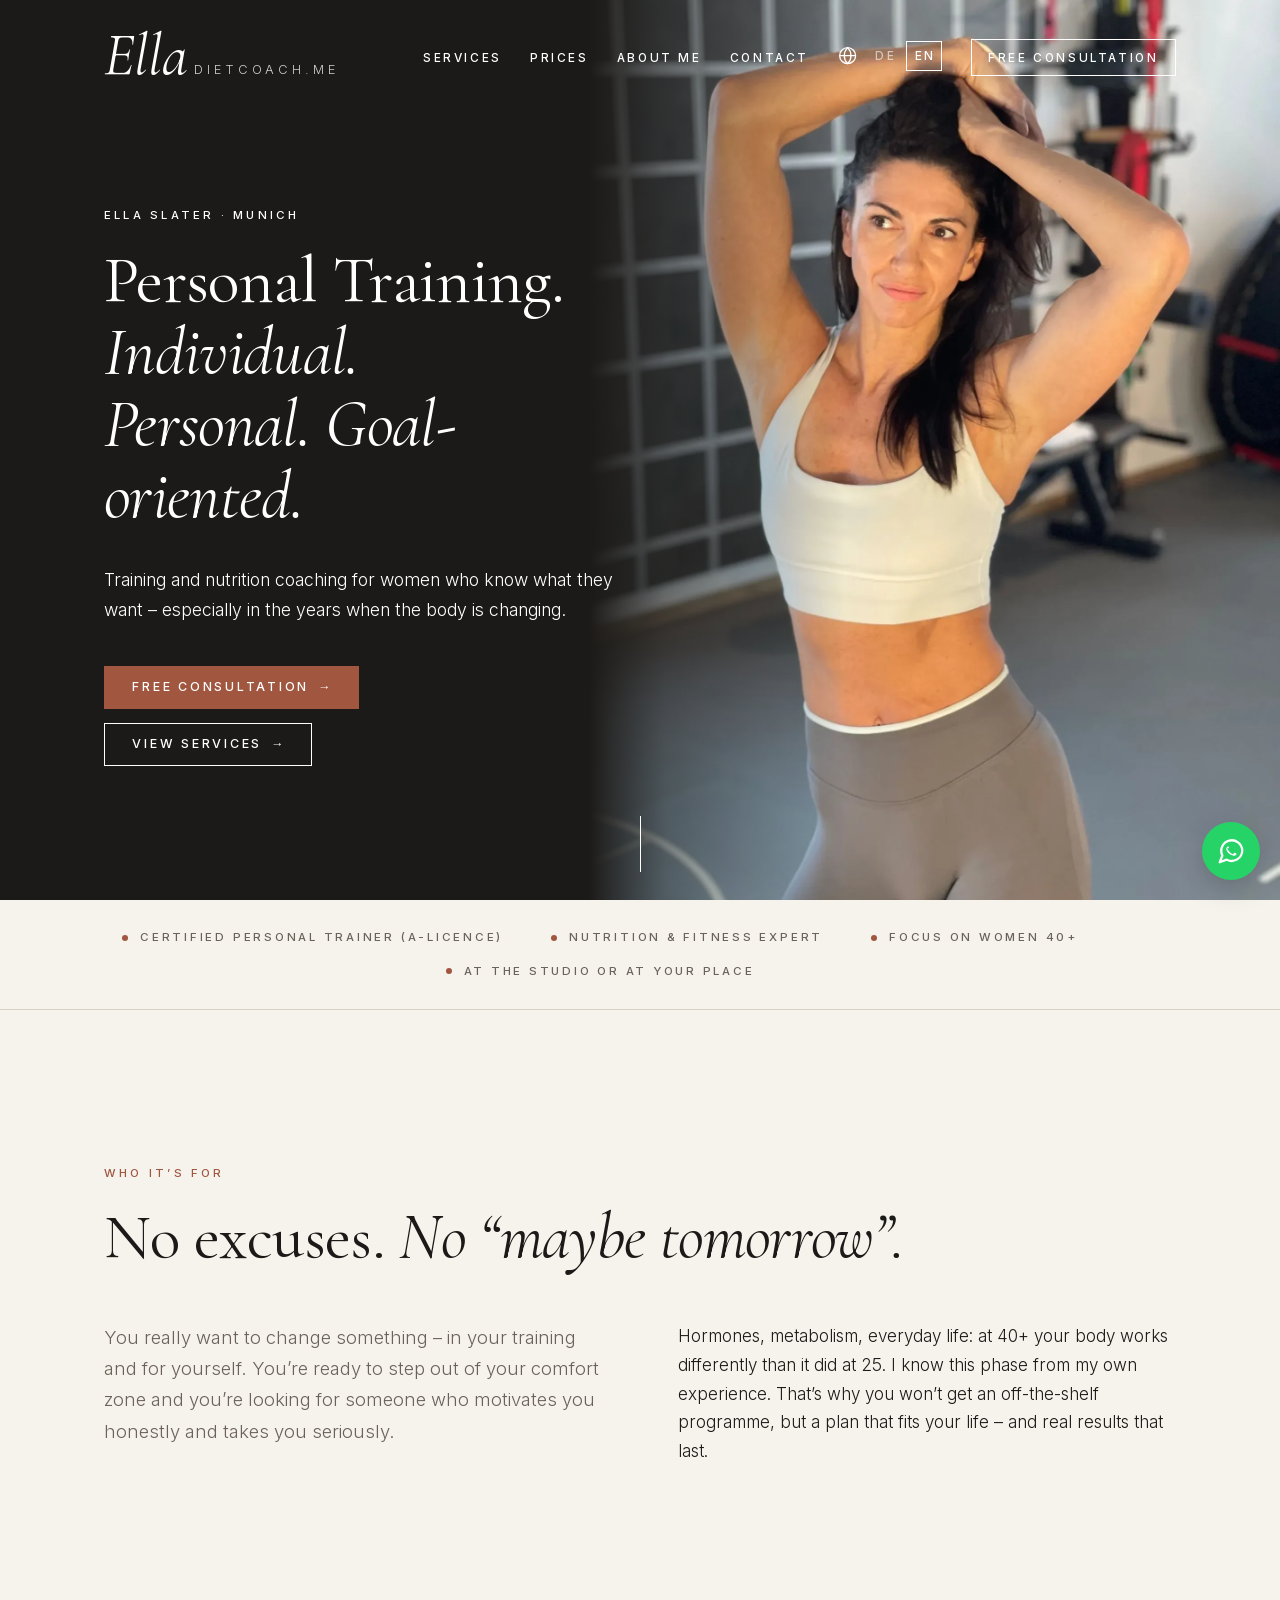
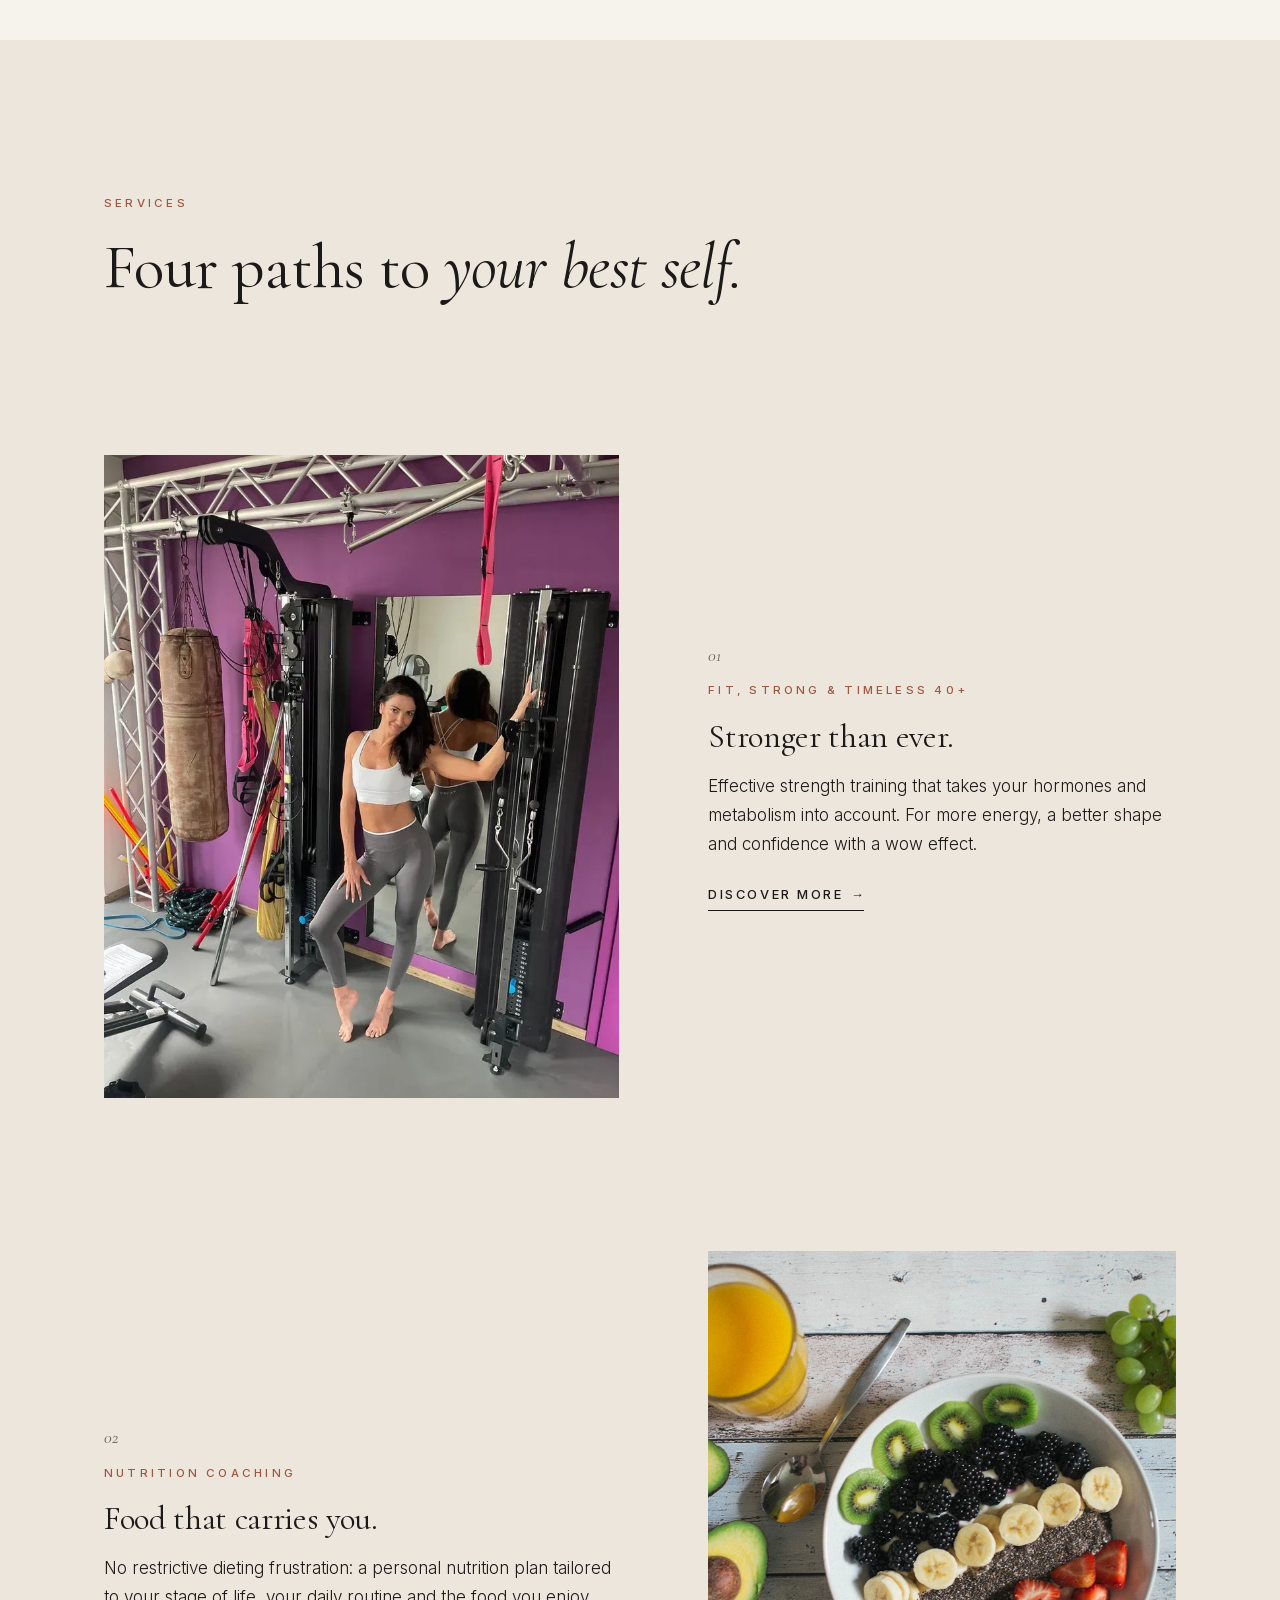
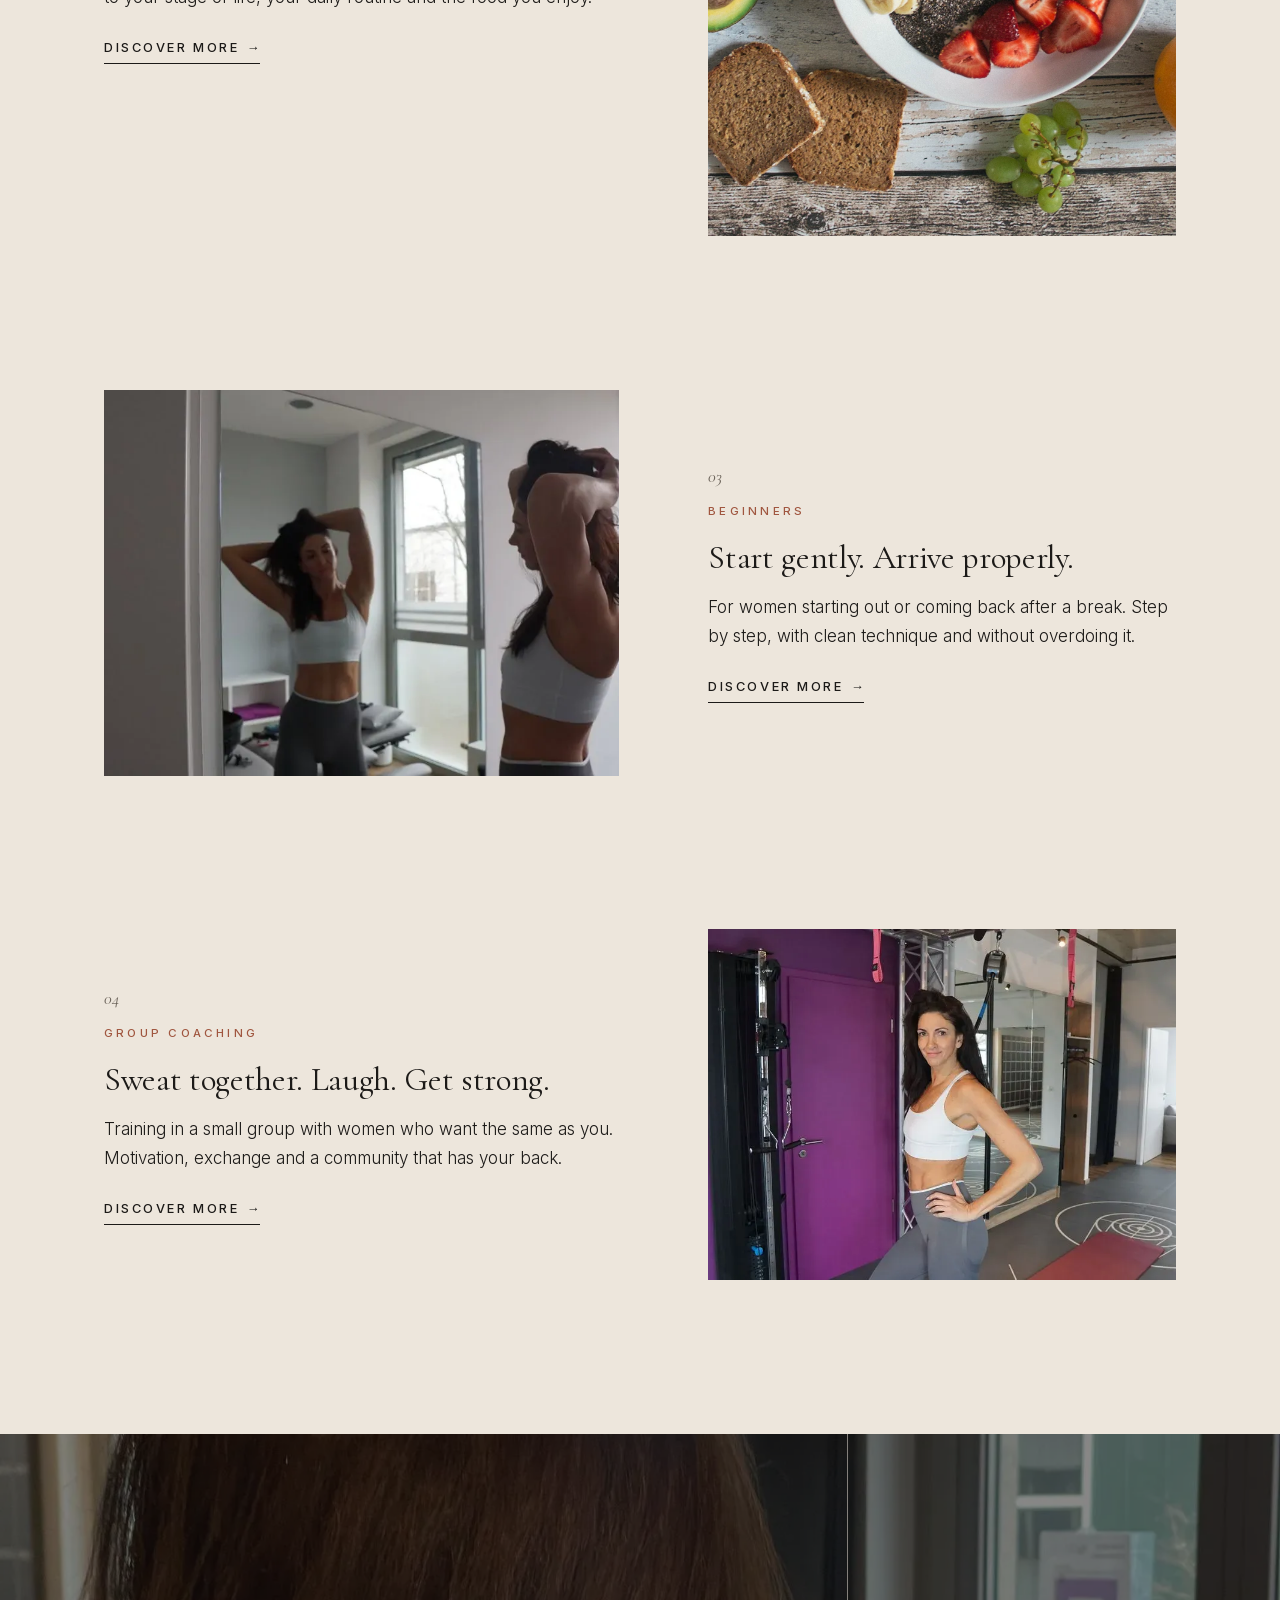
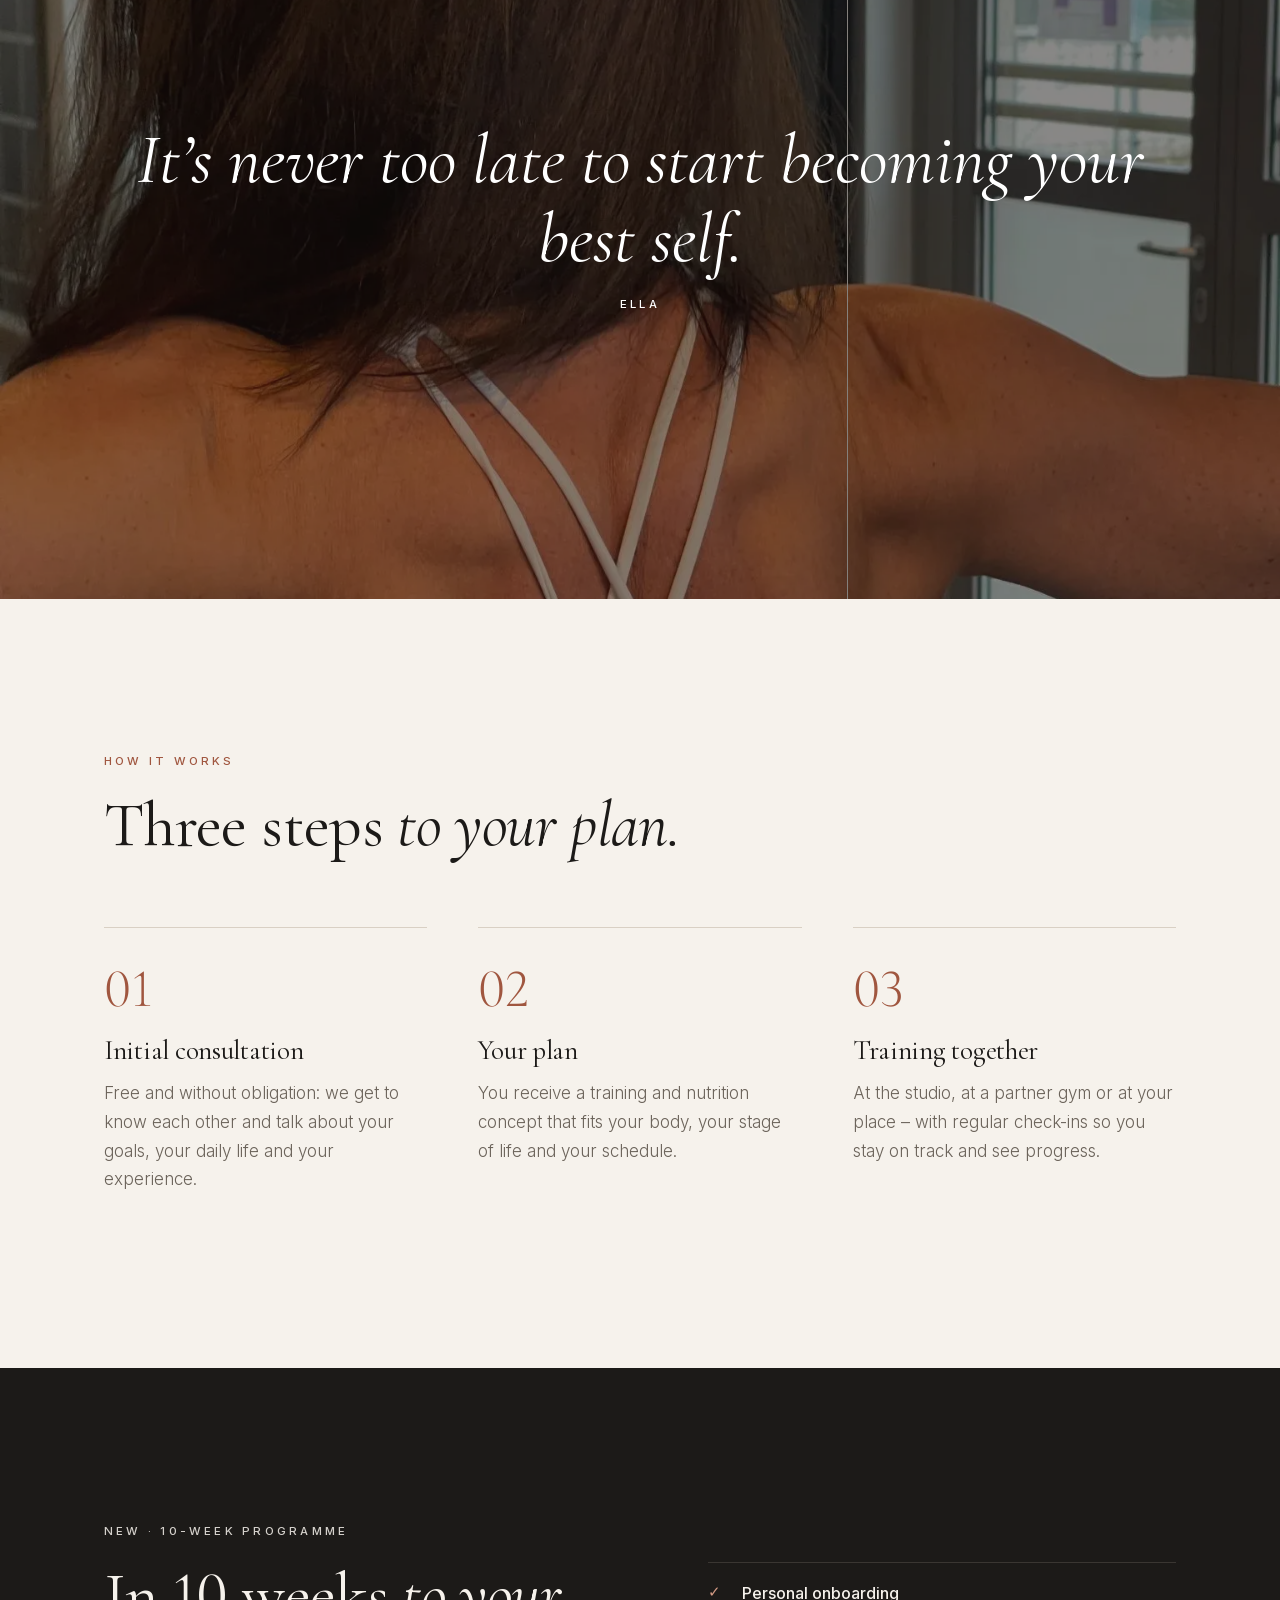
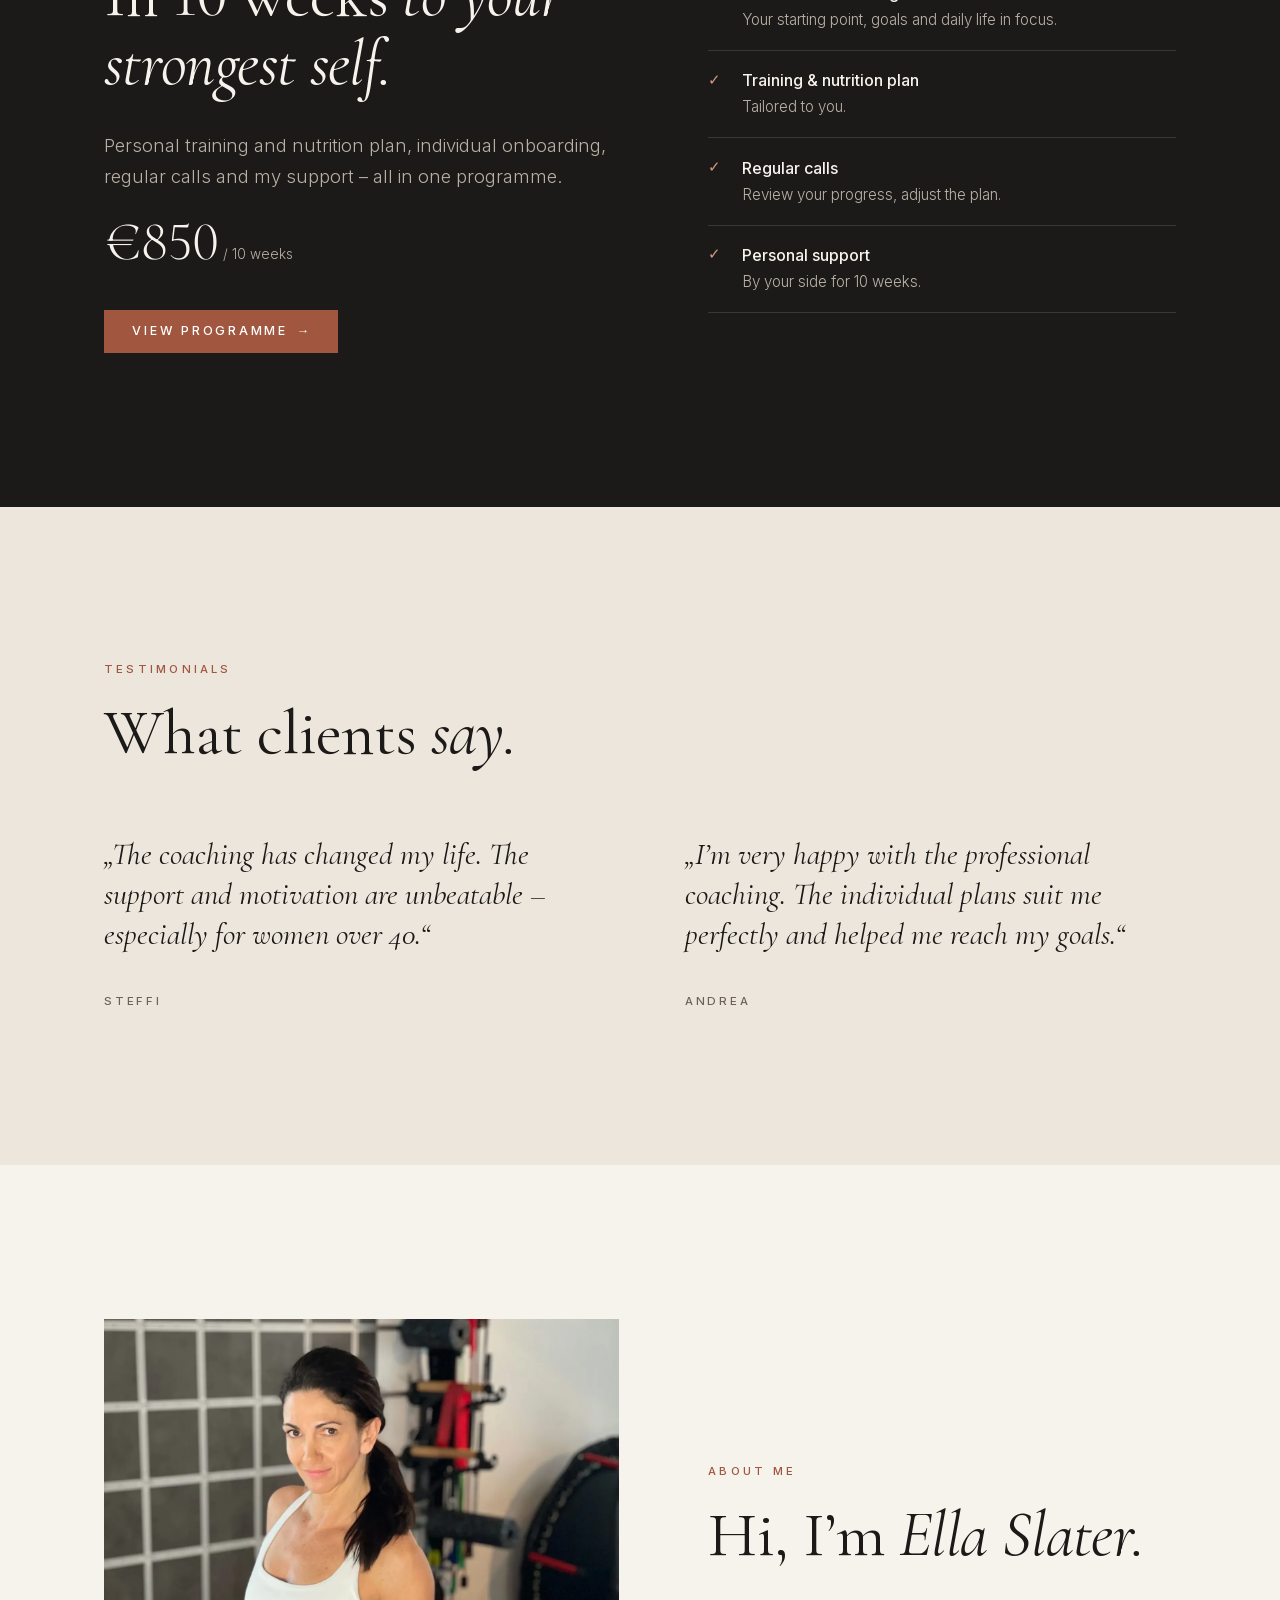
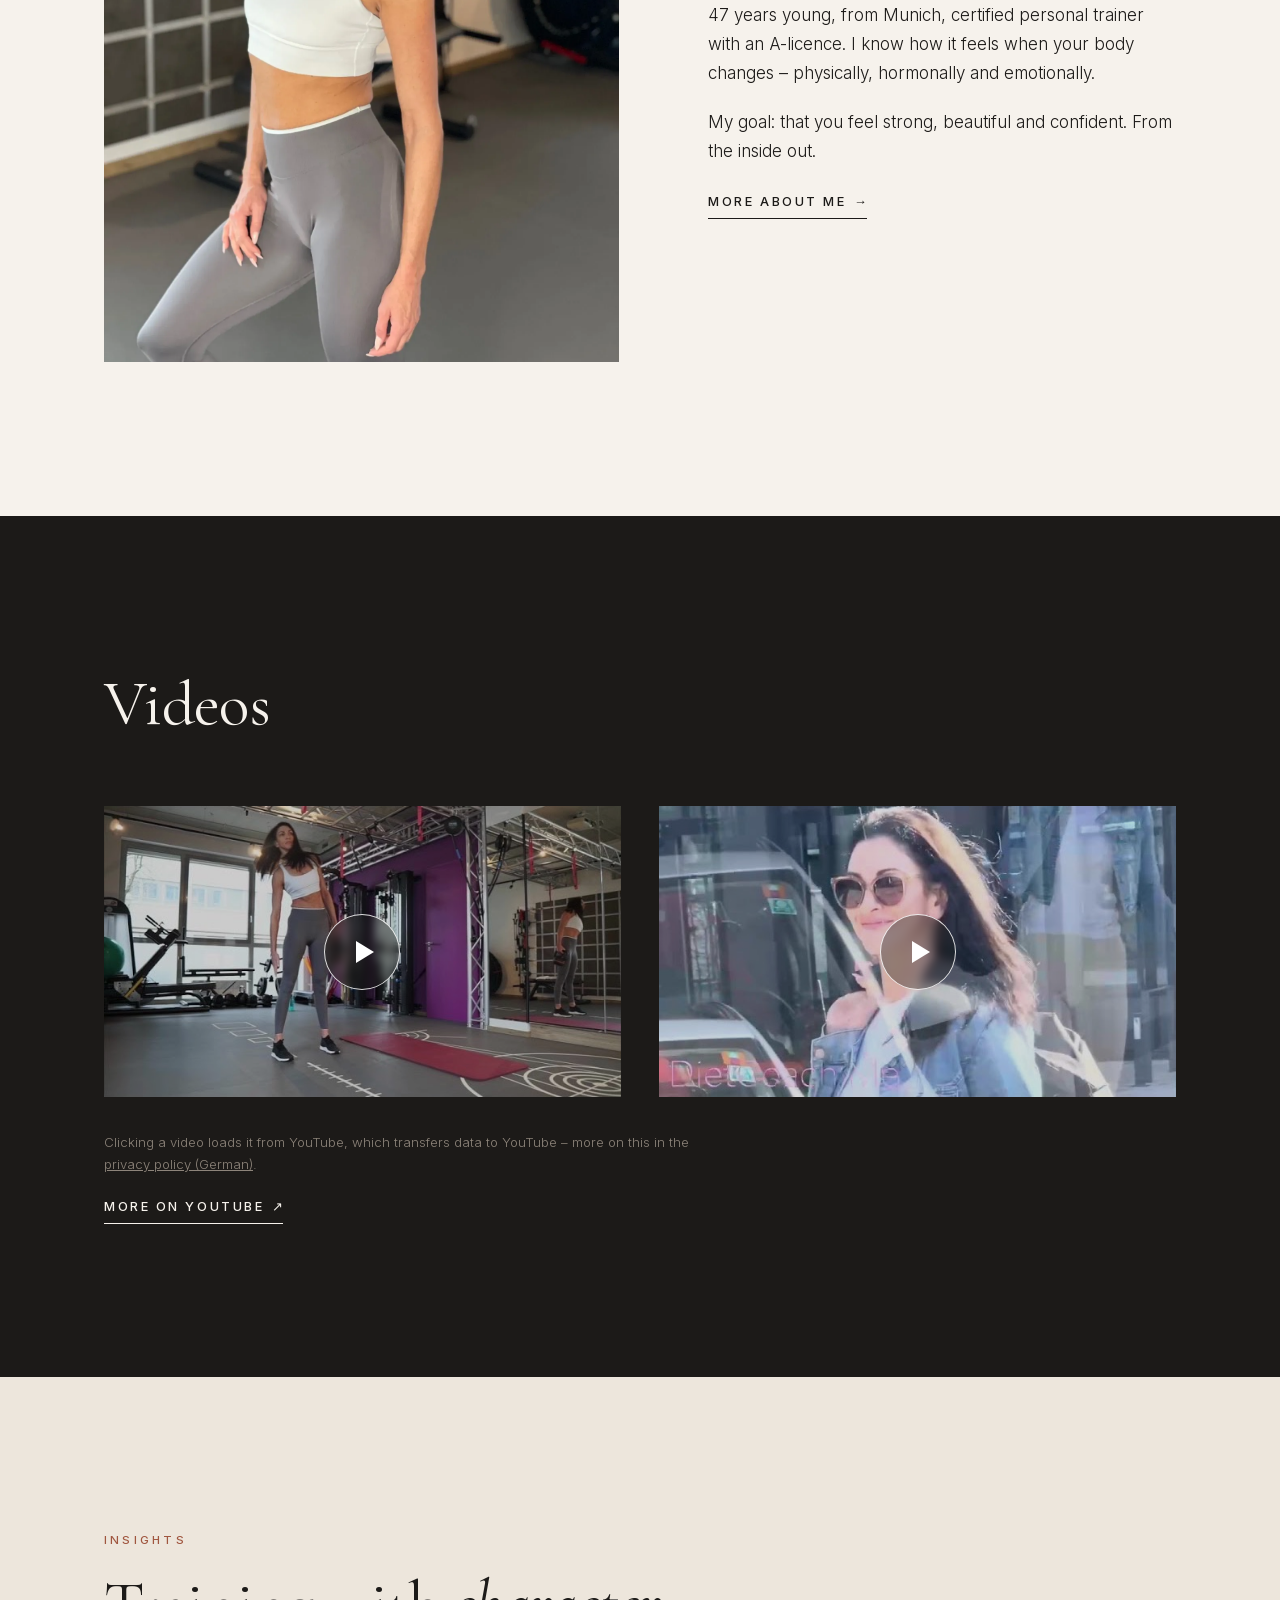
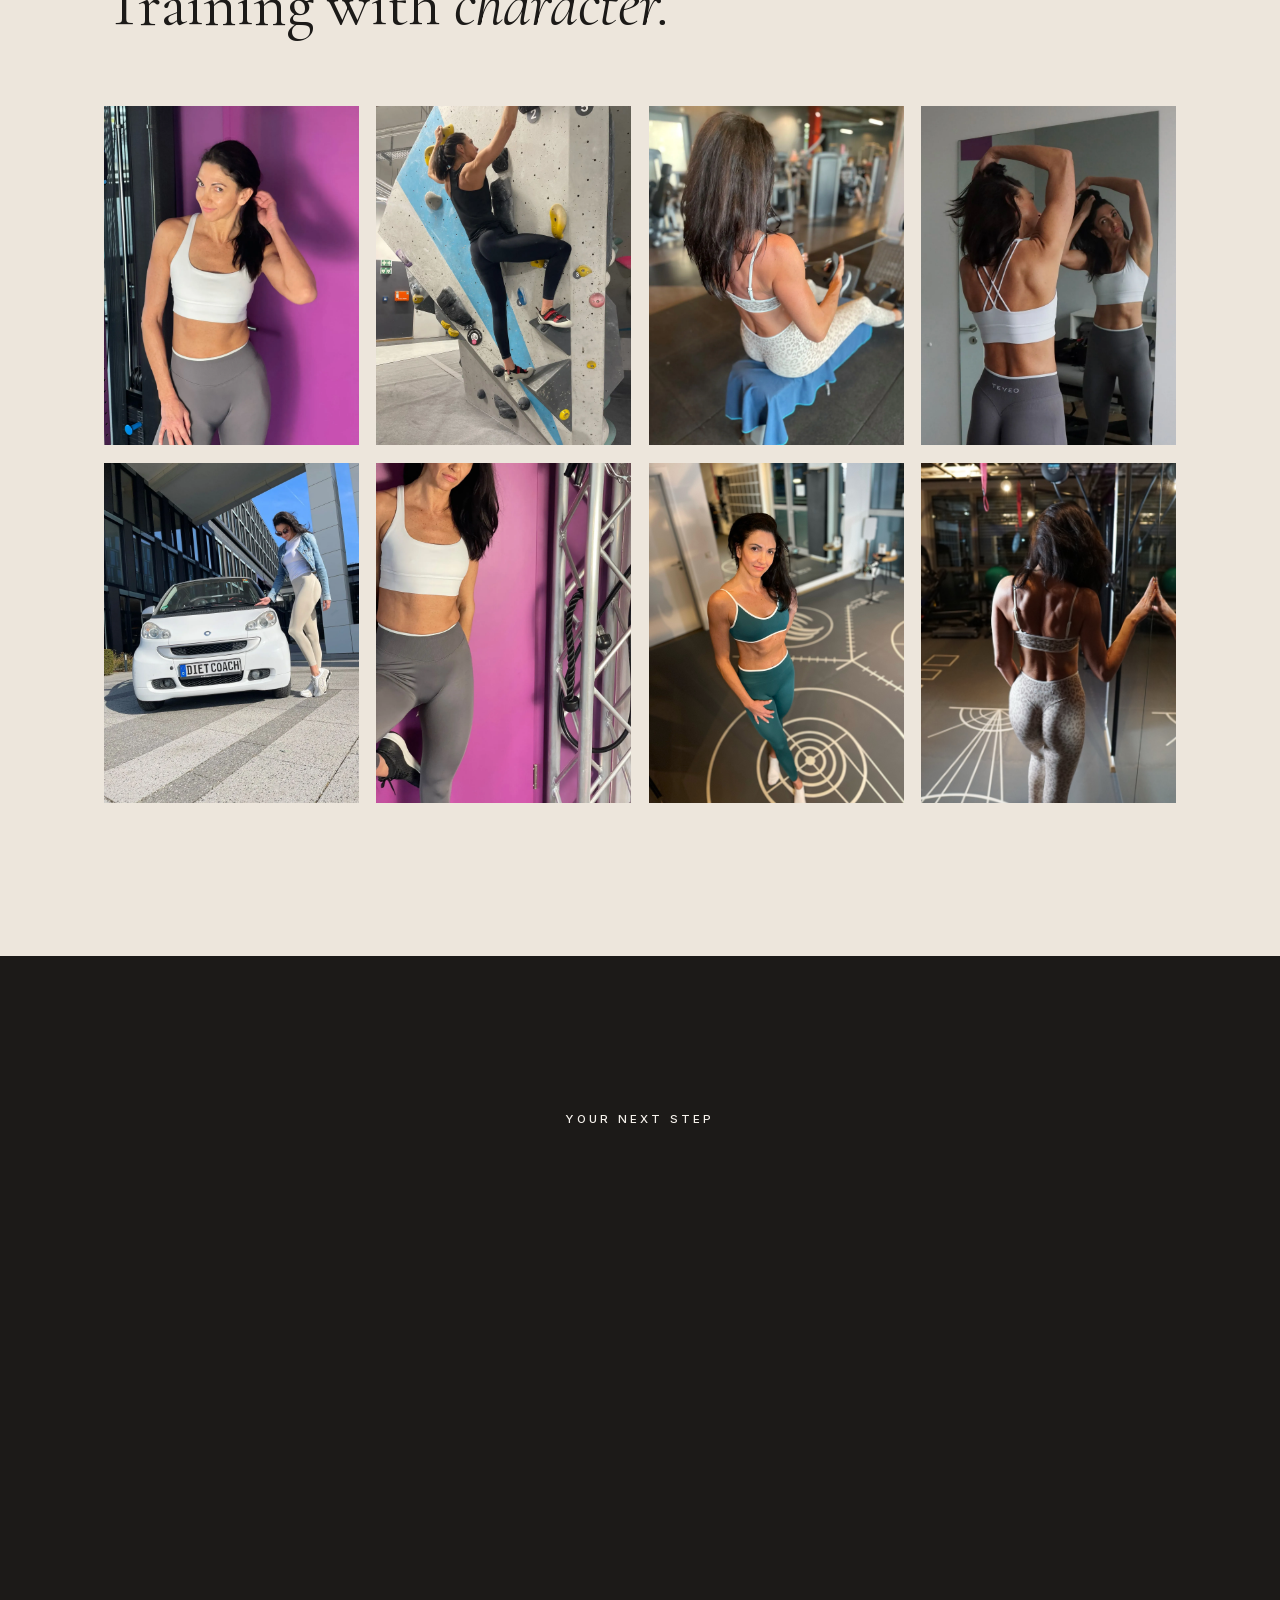
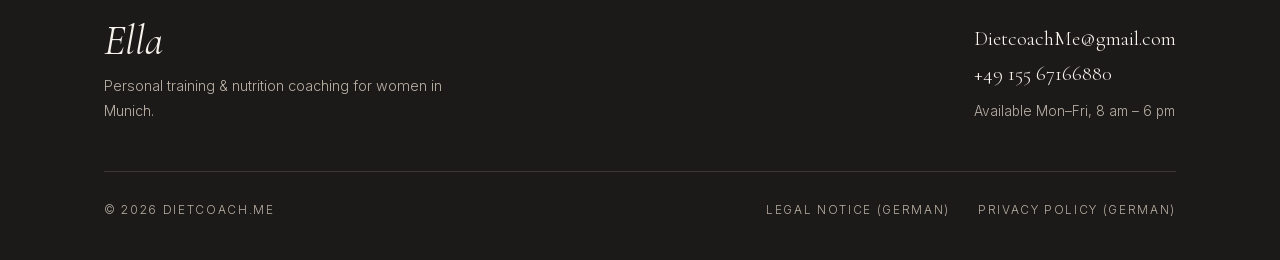
==== commit 76afd3ce: "Sprachumschalter: Weltkugel, aktive Sprache umrandet Co-Authored-By: Claude Opus 5.5 <noreply@anthro" ====
--- a/en/index.html
+++ b/en/index.html
@@ -34,7 +34,7 @@
         <li><a href="offers.html#prices">Prices</a></li>
         <li><a href="about.html">About me</a></li>
         <li><a href="offers.html#contact">Contact</a></li>
-        <li class="lang"><a href="../index.html" hreflang="de" lang="de" aria-label="Deutsch">DE</a><a href="index.html" class="is-active" aria-current="true" aria-label="English">EN</a></li>
+        <li class="lang"><svg class="lang__icon" viewBox="0 0 24 24" fill="none" stroke="currentColor" stroke-width="1.5" aria-hidden="true"><circle cx="12" cy="12" r="9"/><path d="M3 12h18M12 3c2.5 2.6 3.8 5.6 3.8 9s-1.3 6.4-3.8 9c-2.5-2.6-3.8-5.6-3.8-9S9.5 5.6 12 3z"/></svg><a href="../index.html" hreflang="de" lang="de" aria-label="Deutsch">DE</a><a href="index.html" class="is-active" aria-current="true" aria-label="English">EN</a></li>
         <li><a class="nav-cta" href="offers.html#contact" data-booking><span>Free consultation</span></a></li>
       </ul>
     </nav>
--- a/css/style.css
+++ b/css/style.css
@@ -183,7 +183,7 @@
 .logo span { font-style: normal; font-family: var(--sans); font-size: clamp(.72rem, 1vw, .92rem); letter-spacing: .3em; text-transform: uppercase; margin-left: .5em; opacity: .8; }
 .site-header.is-solid .logo { font-size: clamp(2.4rem, 3.2vw, 3rem); }
 
-.nav ul { display: flex; align-items: center; gap: clamp(20px, 3vw, 2.5rem); list-style: none; margin: 0; padding: 0; }
+.nav ul { display: flex; align-items: center; gap: clamp(18px, 2.2vw, 2rem); list-style: none; margin: 0; padding: 0; }
 .nav a {
   font-size: .74rem;
   font-weight: 500;
@@ -197,11 +197,11 @@
 }
 .nav a:hover, .nav a[aria-current="page"] { border-bottom-color: currentColor; }
 .nav .nav-cta { border: 1px solid currentColor; padding: .9em 1.4em; }
-.nav .lang { display: flex; }
-.nav .lang a { opacity: .55; transition: opacity .3s; }
-.nav .lang a:hover, .nav .lang a.is-active { opacity: 1; }
-.nav .lang a + a { margin-left: .7em; }
-.nav .lang a + a::before { content: "|"; display: inline-block; margin-right: .9em; opacity: .5; }
+.nav .lang { display: flex; align-items: center; gap: .2em; }
+.nav .lang__icon { width: 1.25em; height: 1.25em; margin-right: .25em; }
+.nav .lang a { opacity: .6; border: 1px solid transparent; padding: .35em .45em .35em .67em; transition: opacity .3s, border-color .3s; }
+.nav .lang a:hover { opacity: 1; border-bottom-color: transparent; }
+.nav .lang a.is-active { opacity: 1; border-color: currentColor; }
 .nav .nav-cta:hover { background: currentColor; }
 .nav .nav-cta:hover span { color: var(--ink); }
 .site-header.is-solid .nav .nav-cta:hover span, .site-header--light .nav .nav-cta:hover span { color: var(--bg); }
@@ -218,7 +218,7 @@
 }
 .nav-toggle span { display: block; height: 1px; background: currentColor; margin: 7px 0; transition: transform .3s, opacity .3s; }
 
-@media (max-width: 1080px) {
+@media (max-width: 1180px) {
   .nav-toggle { display: block; position: relative; z-index: 2; }
   .nav {
     position: fixed;
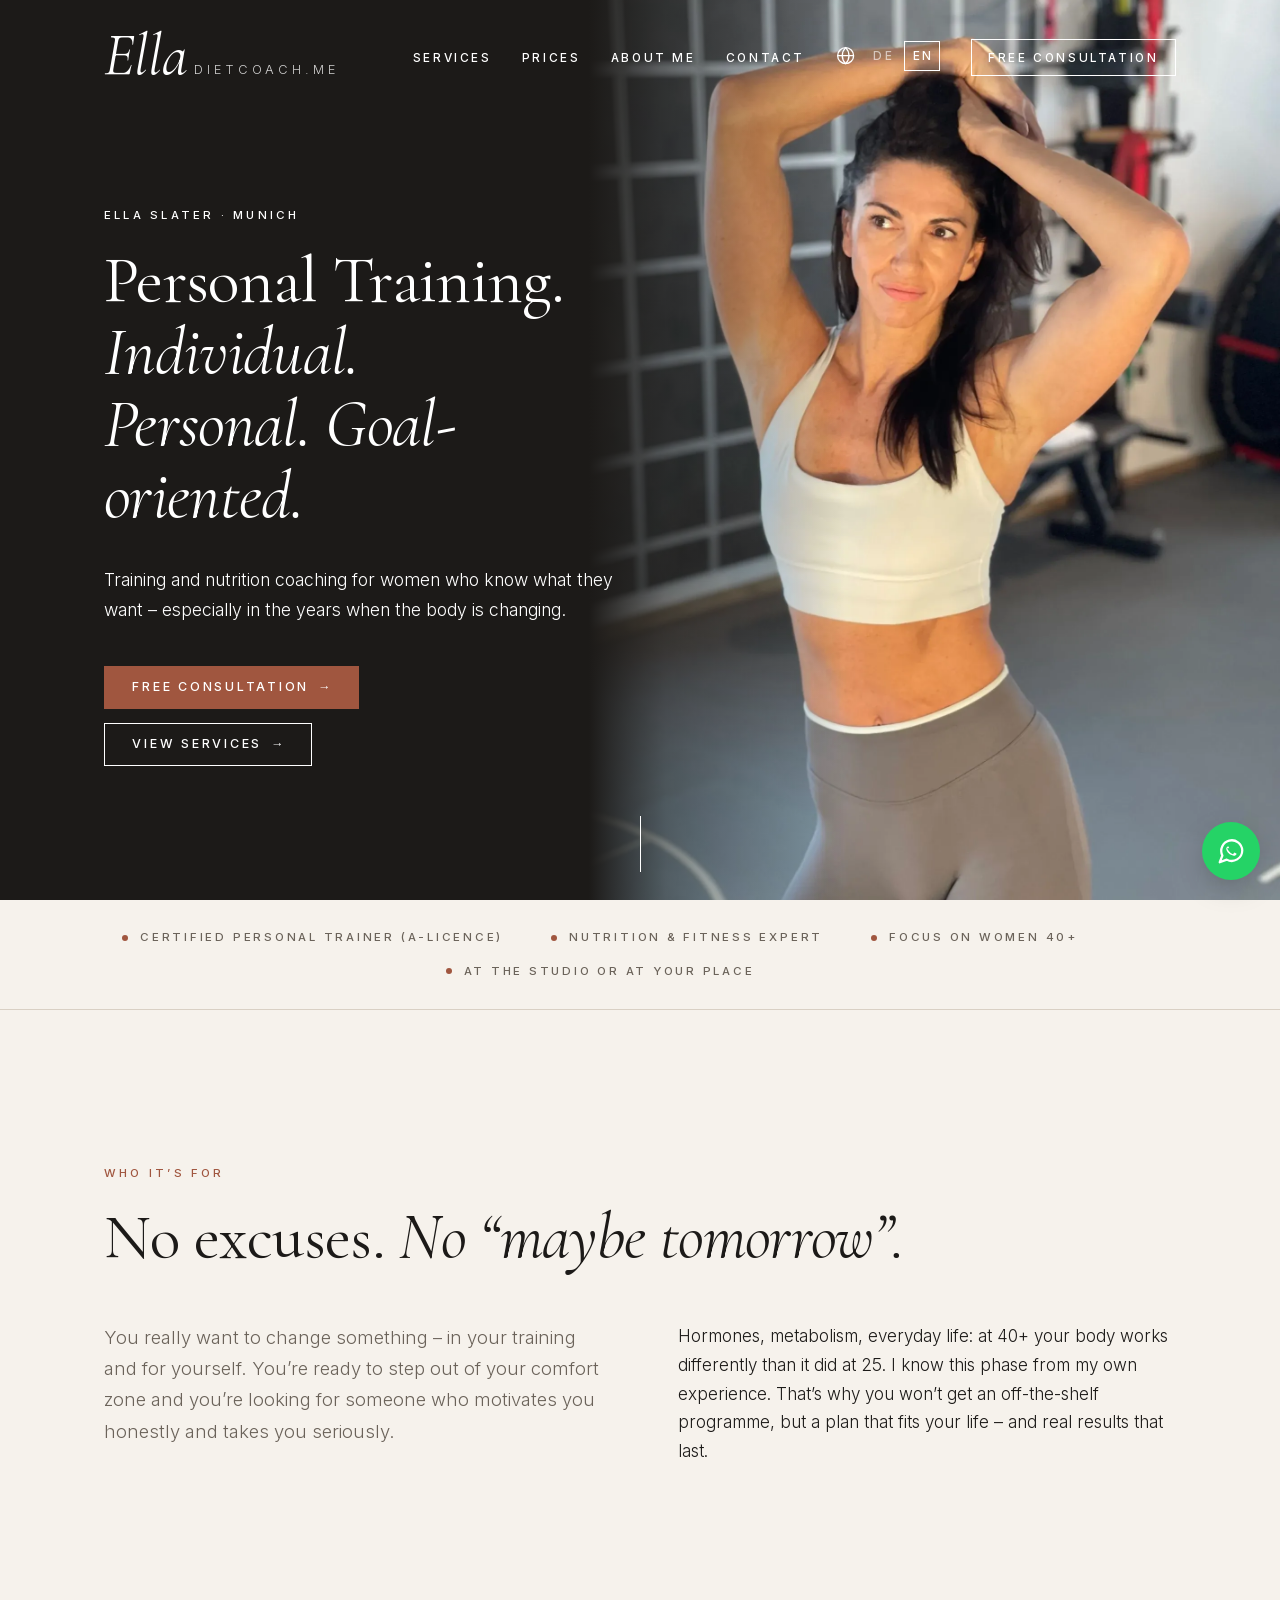
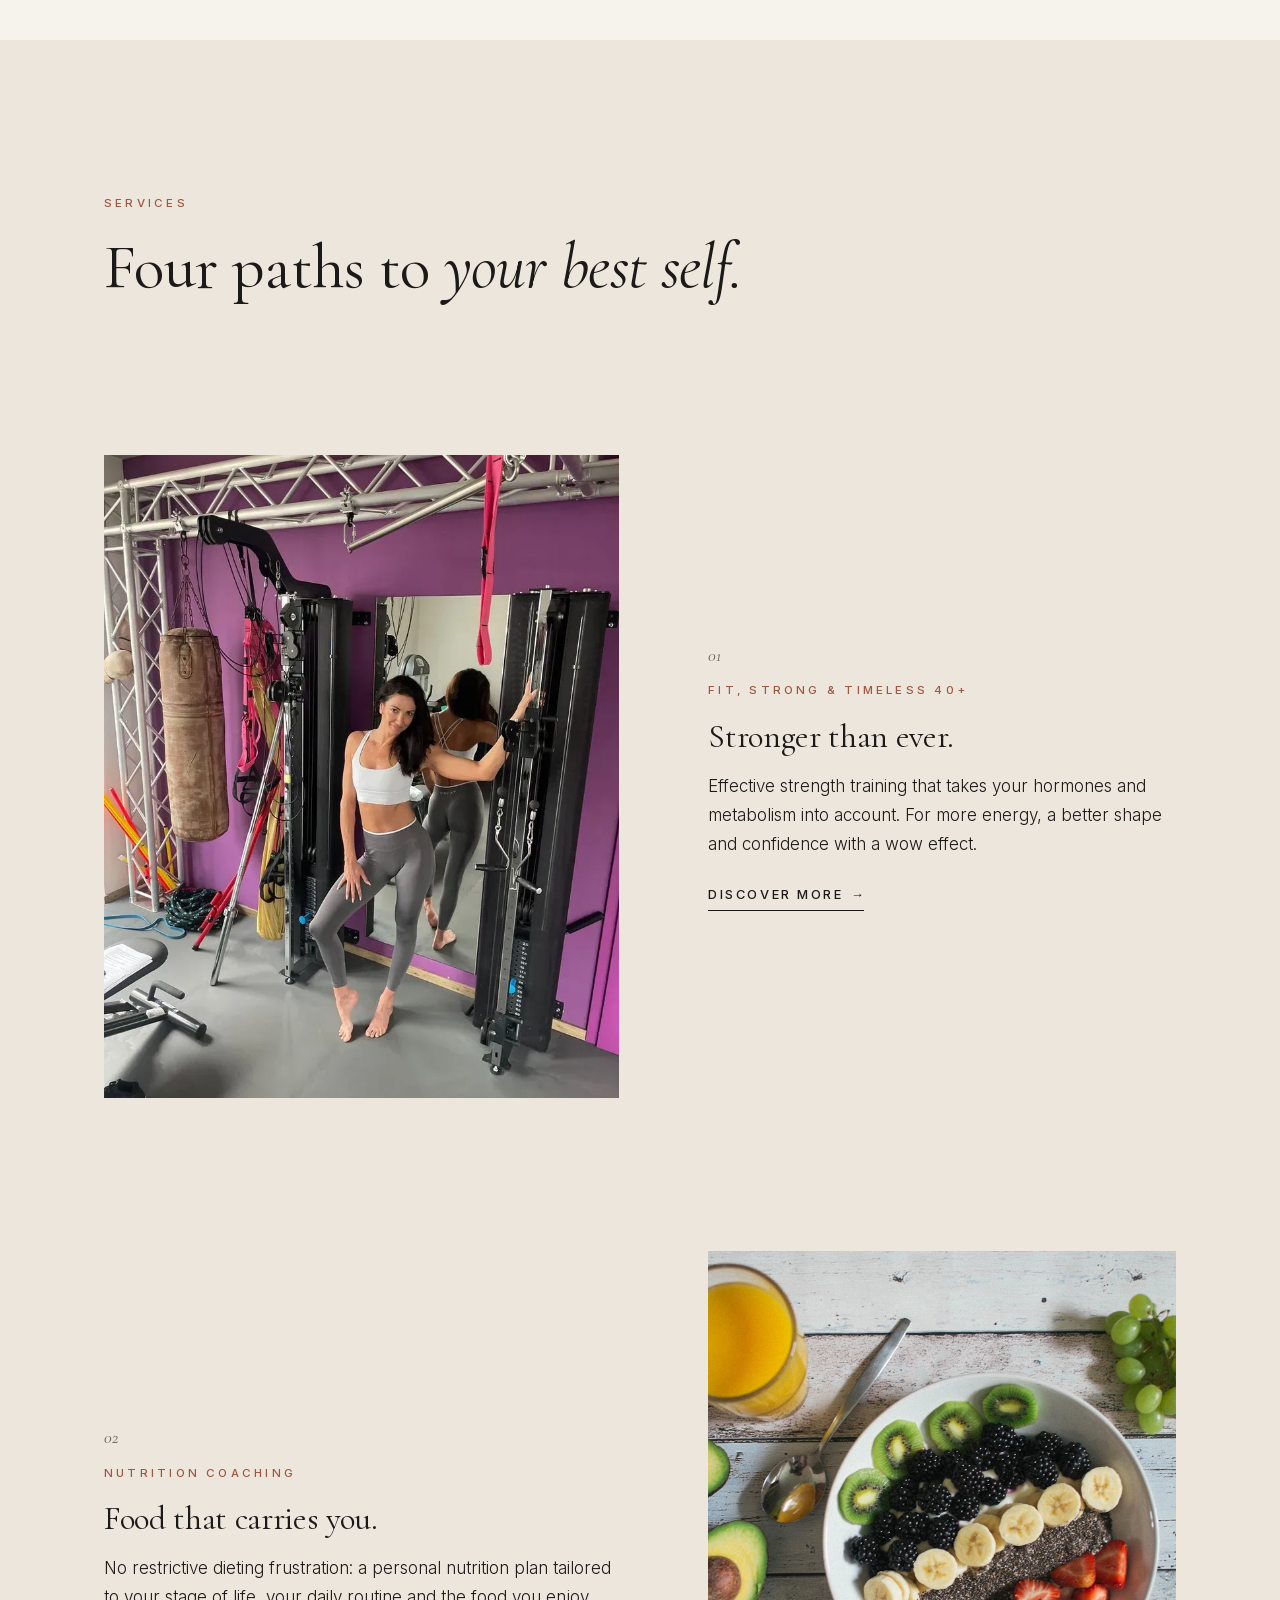
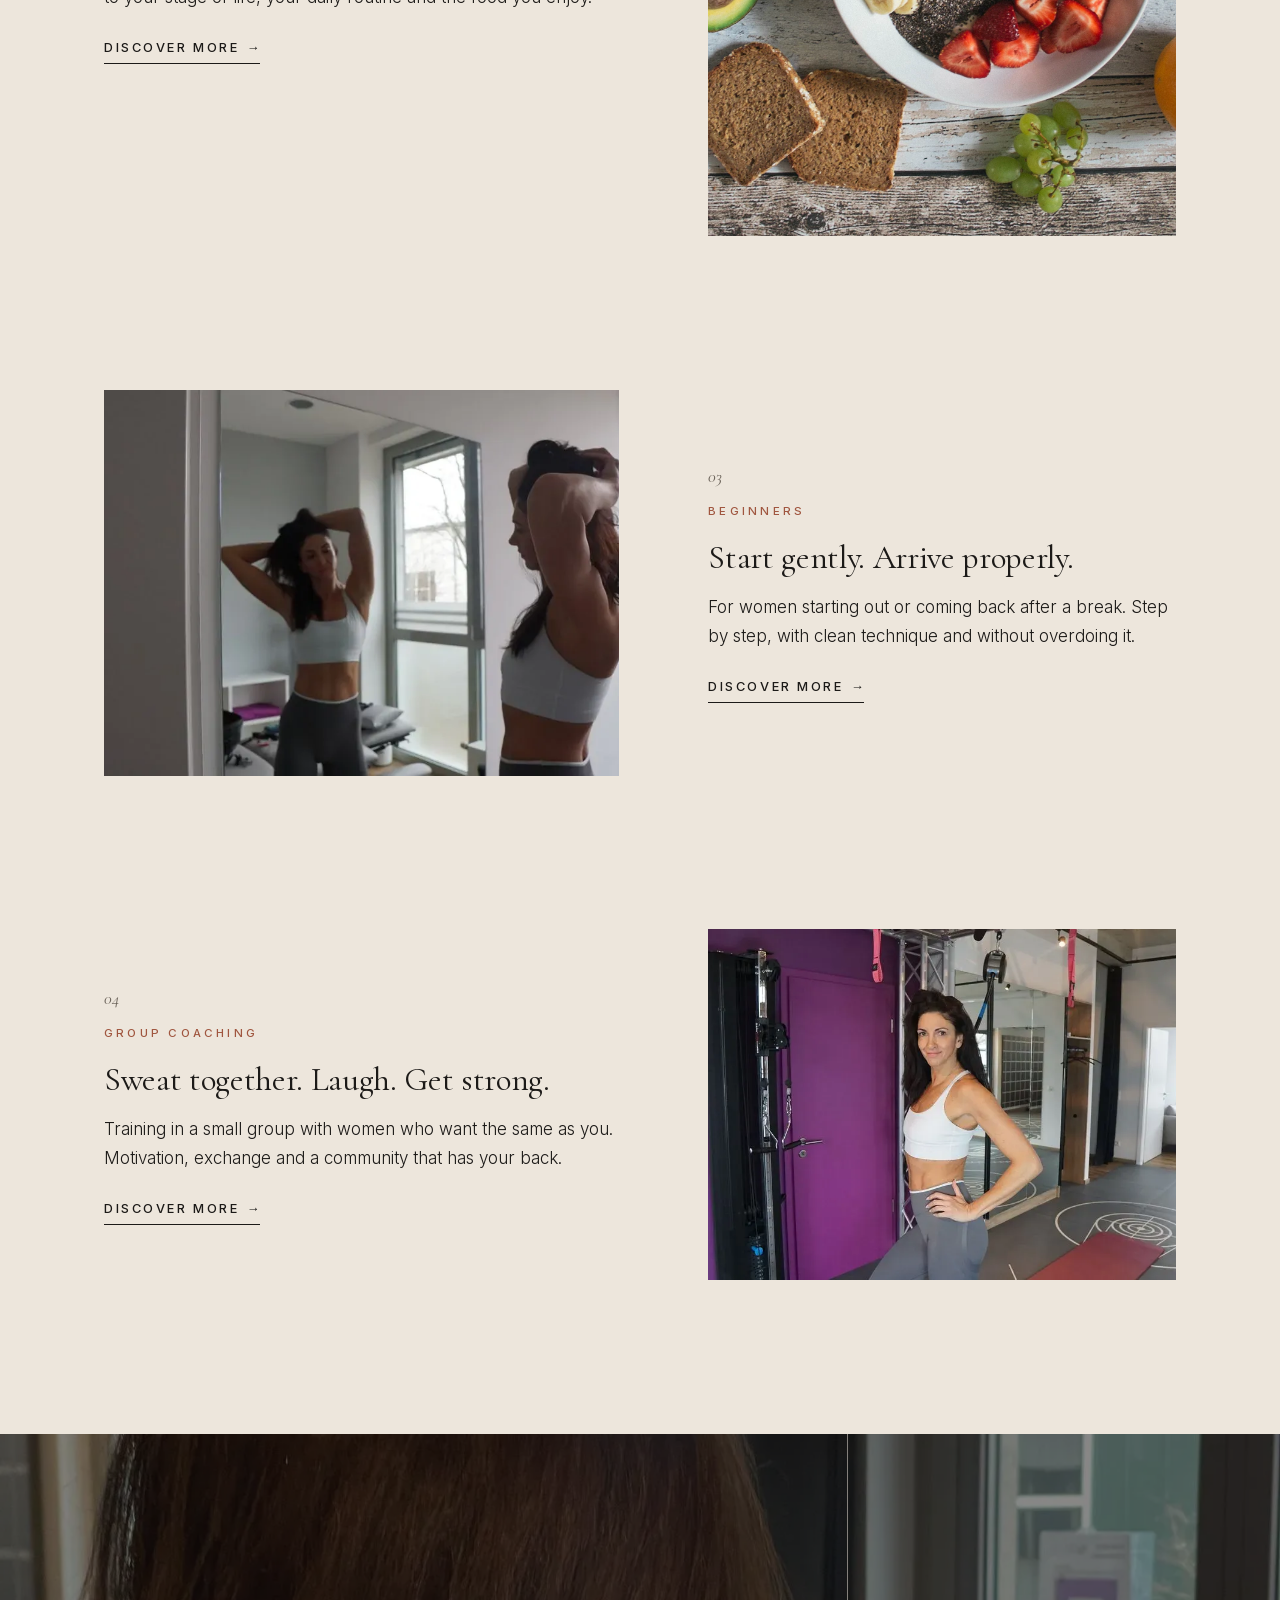
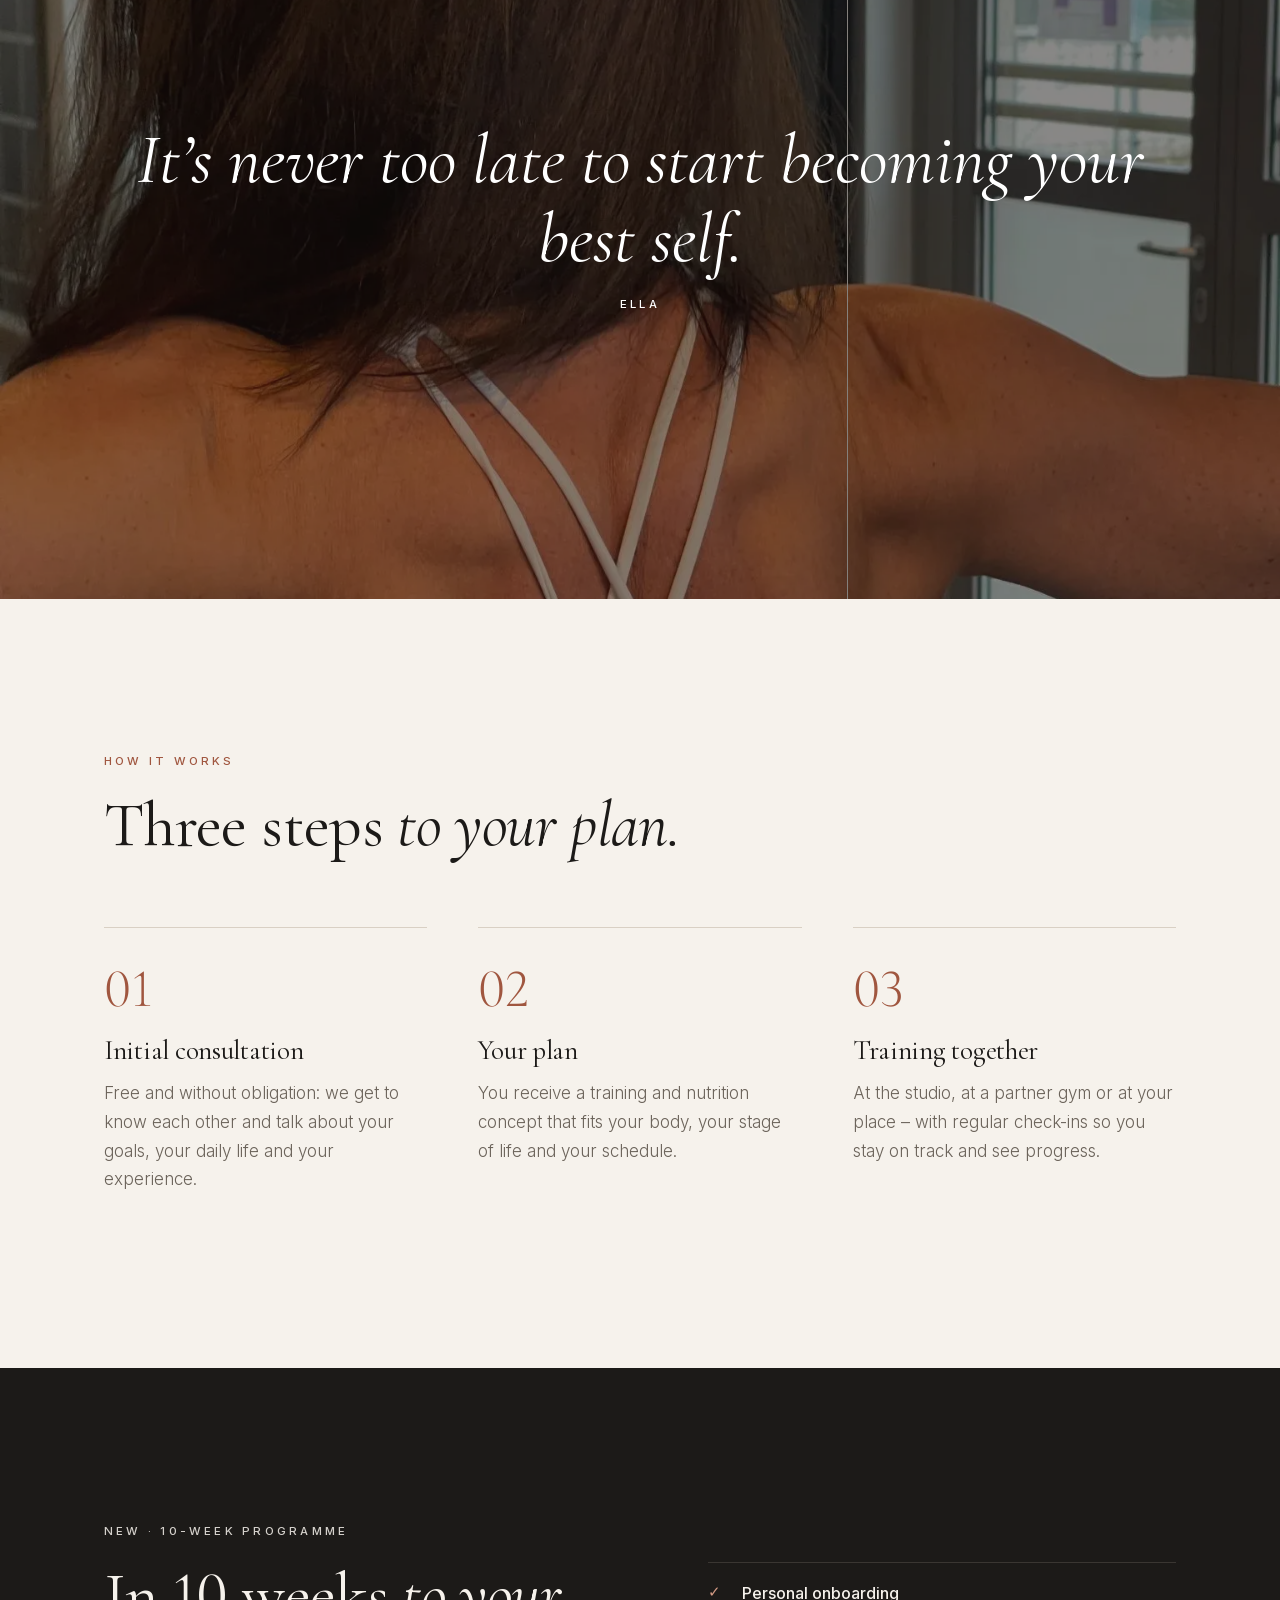
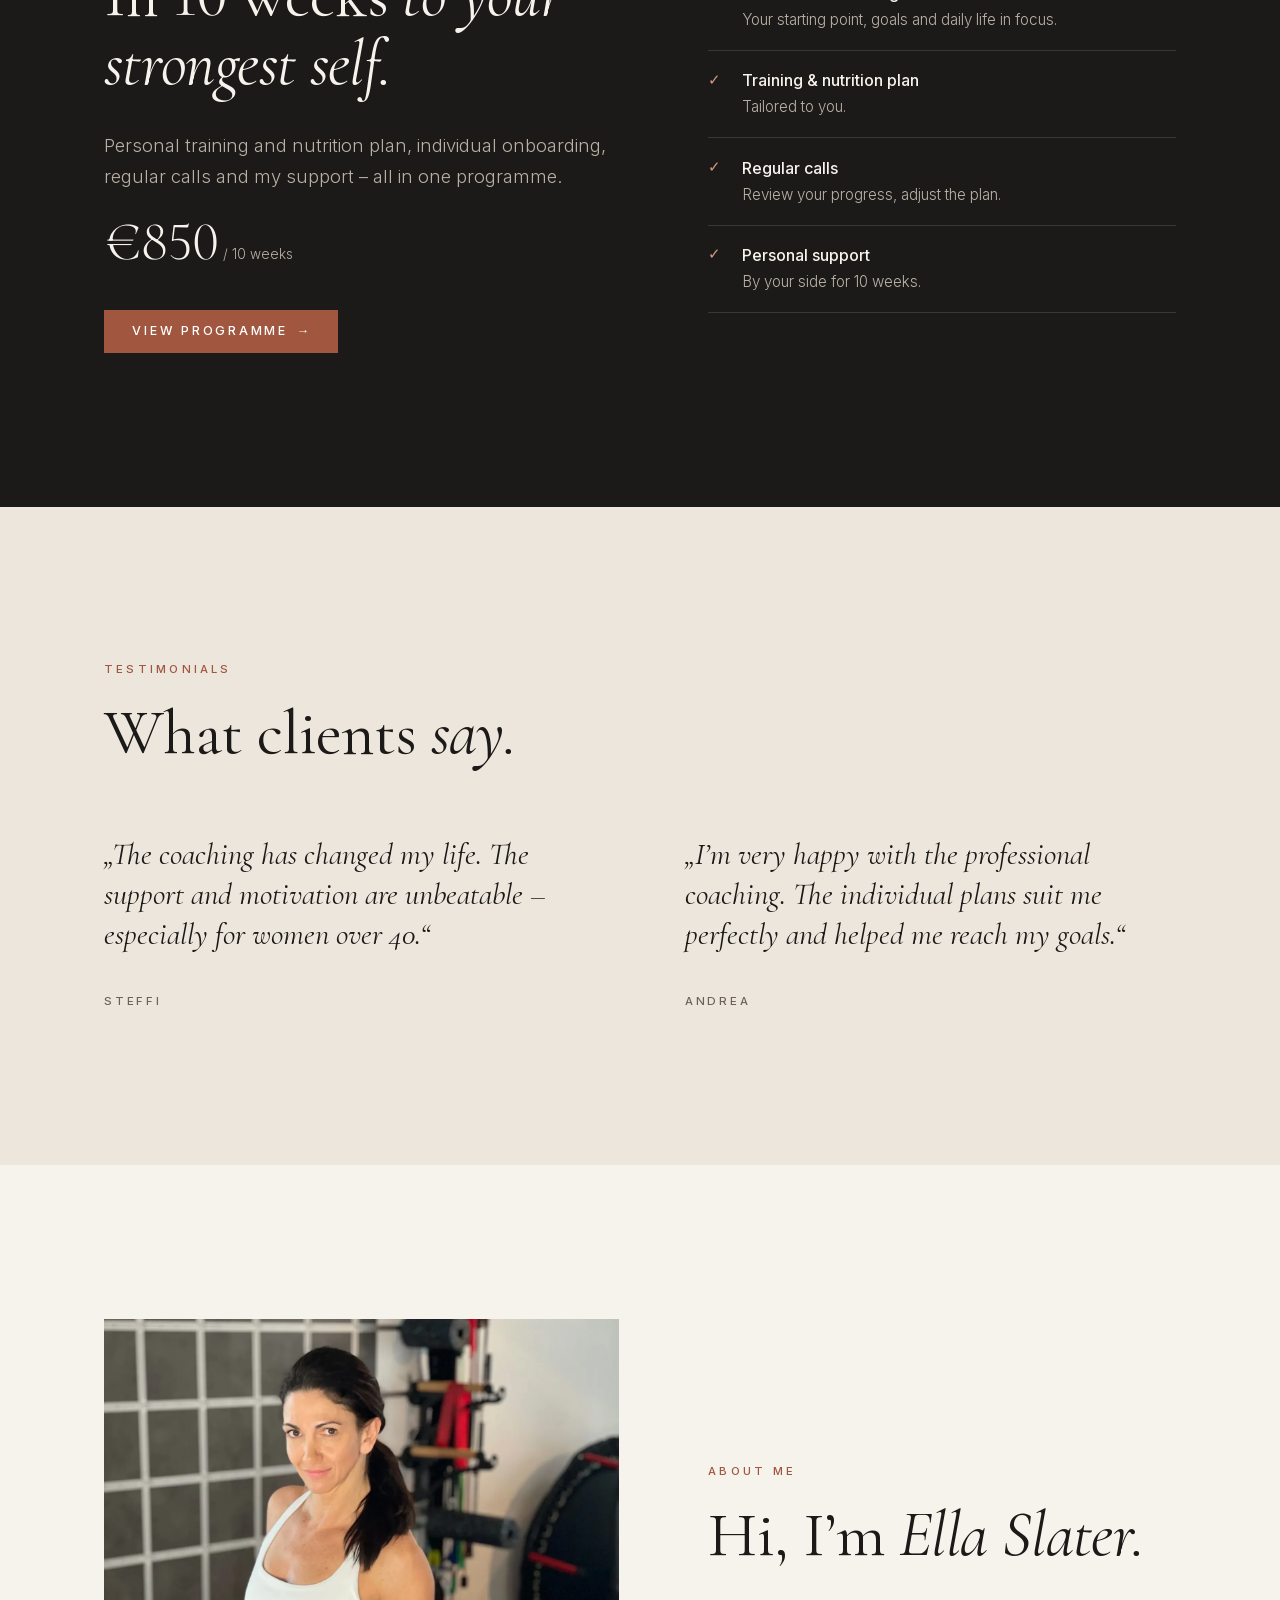
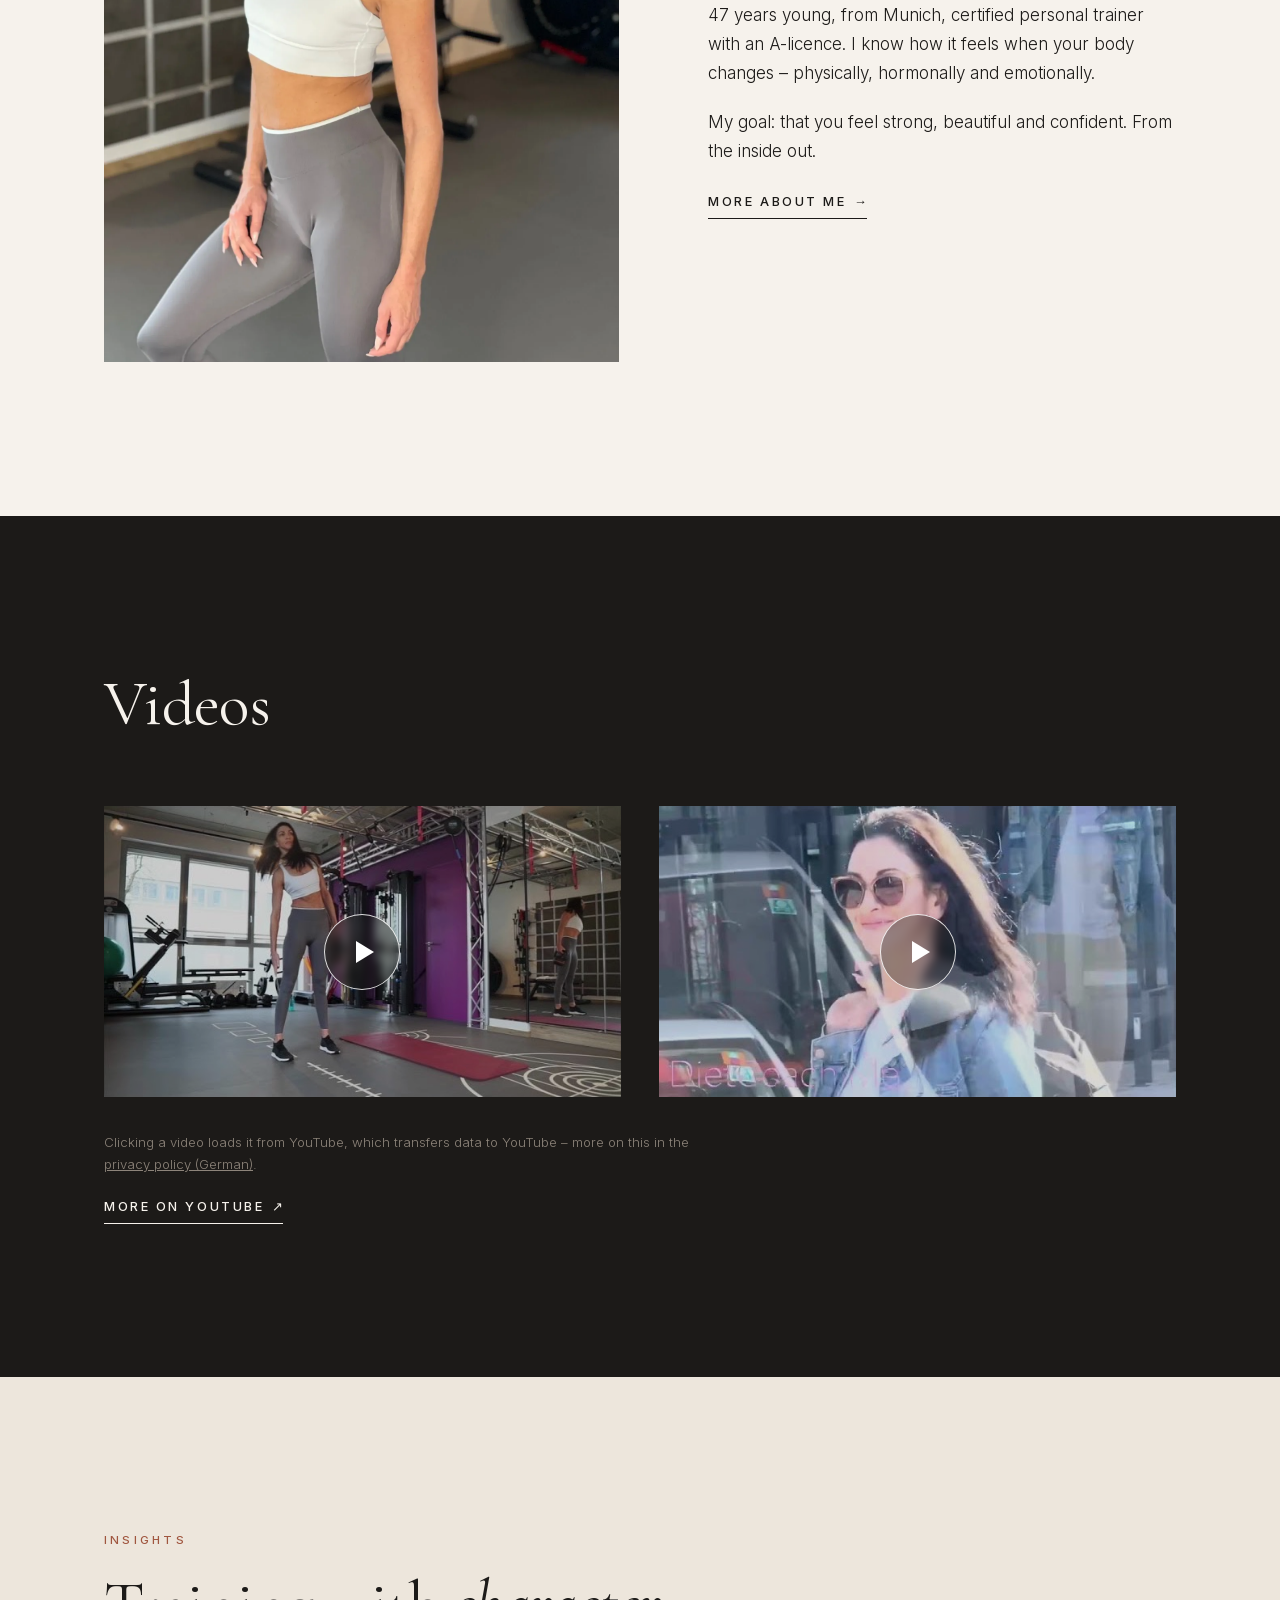
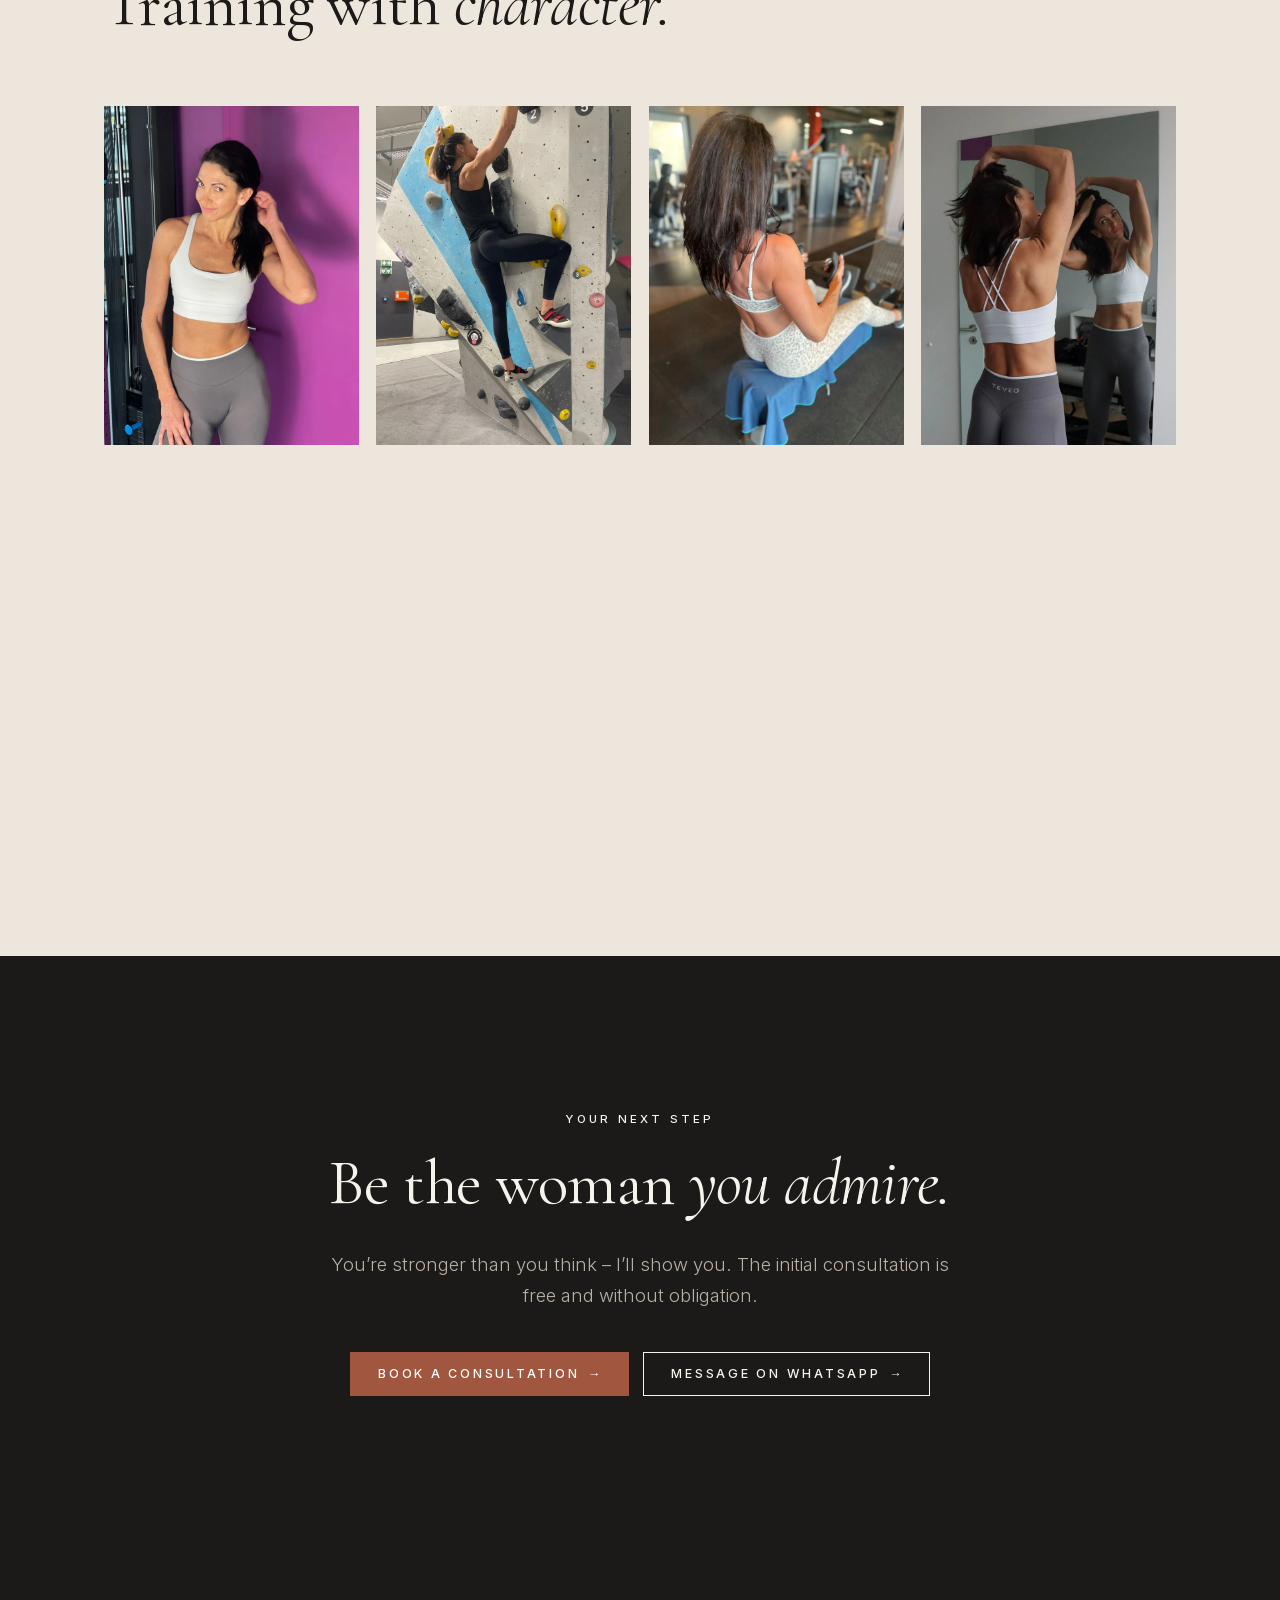
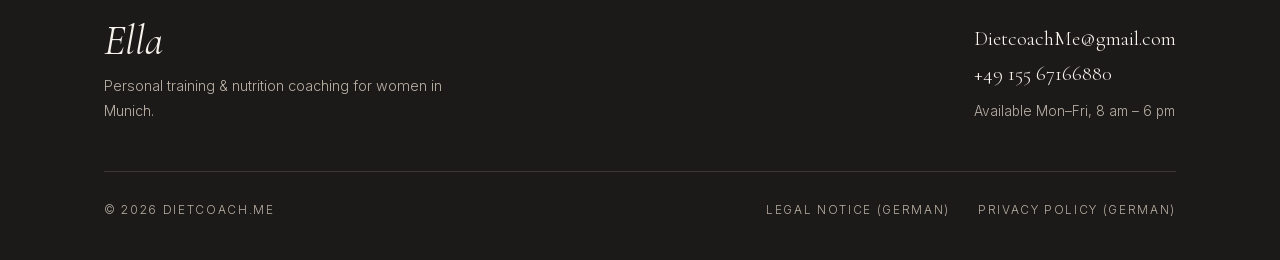
==== commit 9fbe50ac: "Kopfzeile: Logo bricht nicht mehr um, Menü rückt bei längeren (übersetzten) Texten zusammen Co-Autho" ====
--- a/en/index.html
+++ b/en/index.html
@@ -26,7 +26,7 @@
 
 <header class="site-header">
   <div class="wrap">
-    <a class="logo" href="index.html" aria-label="DietCoach.me – Home">Ella<span>DietCoach.me</span></a>
+    <a class="logo" translate="no" href="index.html" aria-label="DietCoach.me – Home">Ella<span>DietCoach.me</span></a>
     <button class="nav-toggle" aria-expanded="false" aria-controls="nav" aria-label="Open menu"><span></span><span></span><span></span></button>
     <nav class="nav" id="nav" aria-label="Main navigation">
       <ul>
@@ -34,7 +34,7 @@
         <li><a href="offers.html#prices">Prices</a></li>
         <li><a href="about.html">About me</a></li>
         <li><a href="offers.html#contact">Contact</a></li>
-        <li class="lang"><svg class="lang__icon" viewBox="0 0 24 24" fill="none" stroke="currentColor" stroke-width="1.5" aria-hidden="true"><circle cx="12" cy="12" r="9"/><path d="M3 12h18M12 3c2.5 2.6 3.8 5.6 3.8 9s-1.3 6.4-3.8 9c-2.5-2.6-3.8-5.6-3.8-9S9.5 5.6 12 3z"/></svg><a href="../index.html" hreflang="de" lang="de" aria-label="Deutsch">DE</a><a href="index.html" class="is-active" aria-current="true" aria-label="English">EN</a></li>
+        <li class="lang" translate="no"><svg class="lang__icon" viewBox="0 0 24 24" fill="none" stroke="currentColor" stroke-width="1.5" aria-hidden="true"><circle cx="12" cy="12" r="9"/><path d="M3 12h18M12 3c2.5 2.6 3.8 5.6 3.8 9s-1.3 6.4-3.8 9c-2.5-2.6-3.8-5.6-3.8-9S9.5 5.6 12 3z"/></svg><a href="../index.html" hreflang="de" lang="de" aria-label="Deutsch">DE</a><a href="index.html" class="is-active" aria-current="true" aria-label="English">EN</a></li>
         <li><a class="nav-cta" href="offers.html#contact" data-booking><span>Free consultation</span></a></li>
       </ul>
     </nav>
--- a/css/style.css
+++ b/css/style.css
@@ -160,6 +160,7 @@
   display: flex;
   align-items: center;
   justify-content: space-between;
+  gap: 2rem;
   height: 7rem;
   transition: height .4s;
 }
@@ -178,12 +179,20 @@
   font-style: italic;
   text-decoration: none;
   line-height: 1;
+  white-space: nowrap;
+  flex-shrink: 0;
   transition: font-size .4s;
 }
 .logo span { font-style: normal; font-family: var(--sans); font-size: clamp(.72rem, 1vw, .92rem); letter-spacing: .3em; text-transform: uppercase; margin-left: .5em; opacity: .8; }
 .site-header.is-solid .logo { font-size: clamp(2.4rem, 3.2vw, 3rem); }
 
 .nav ul { display: flex; align-items: center; gap: clamp(18px, 2.2vw, 2rem); list-style: none; margin: 0; padding: 0; }
+/* Breite Bildschirme: Menü darf schrumpfen (z. B. wenn der Browser die Seite übersetzt und die Wörter länger werden) */
+@media (min-width: 1181px) {
+  .nav { flex: 0 1 45.7rem; min-width: 0; }
+  :lang(en) .nav { flex-basis: 47.7rem; }
+  .nav ul { justify-content: space-between; gap: 14px; }
+}
 .nav a {
   font-size: .74rem;
   font-weight: 500;
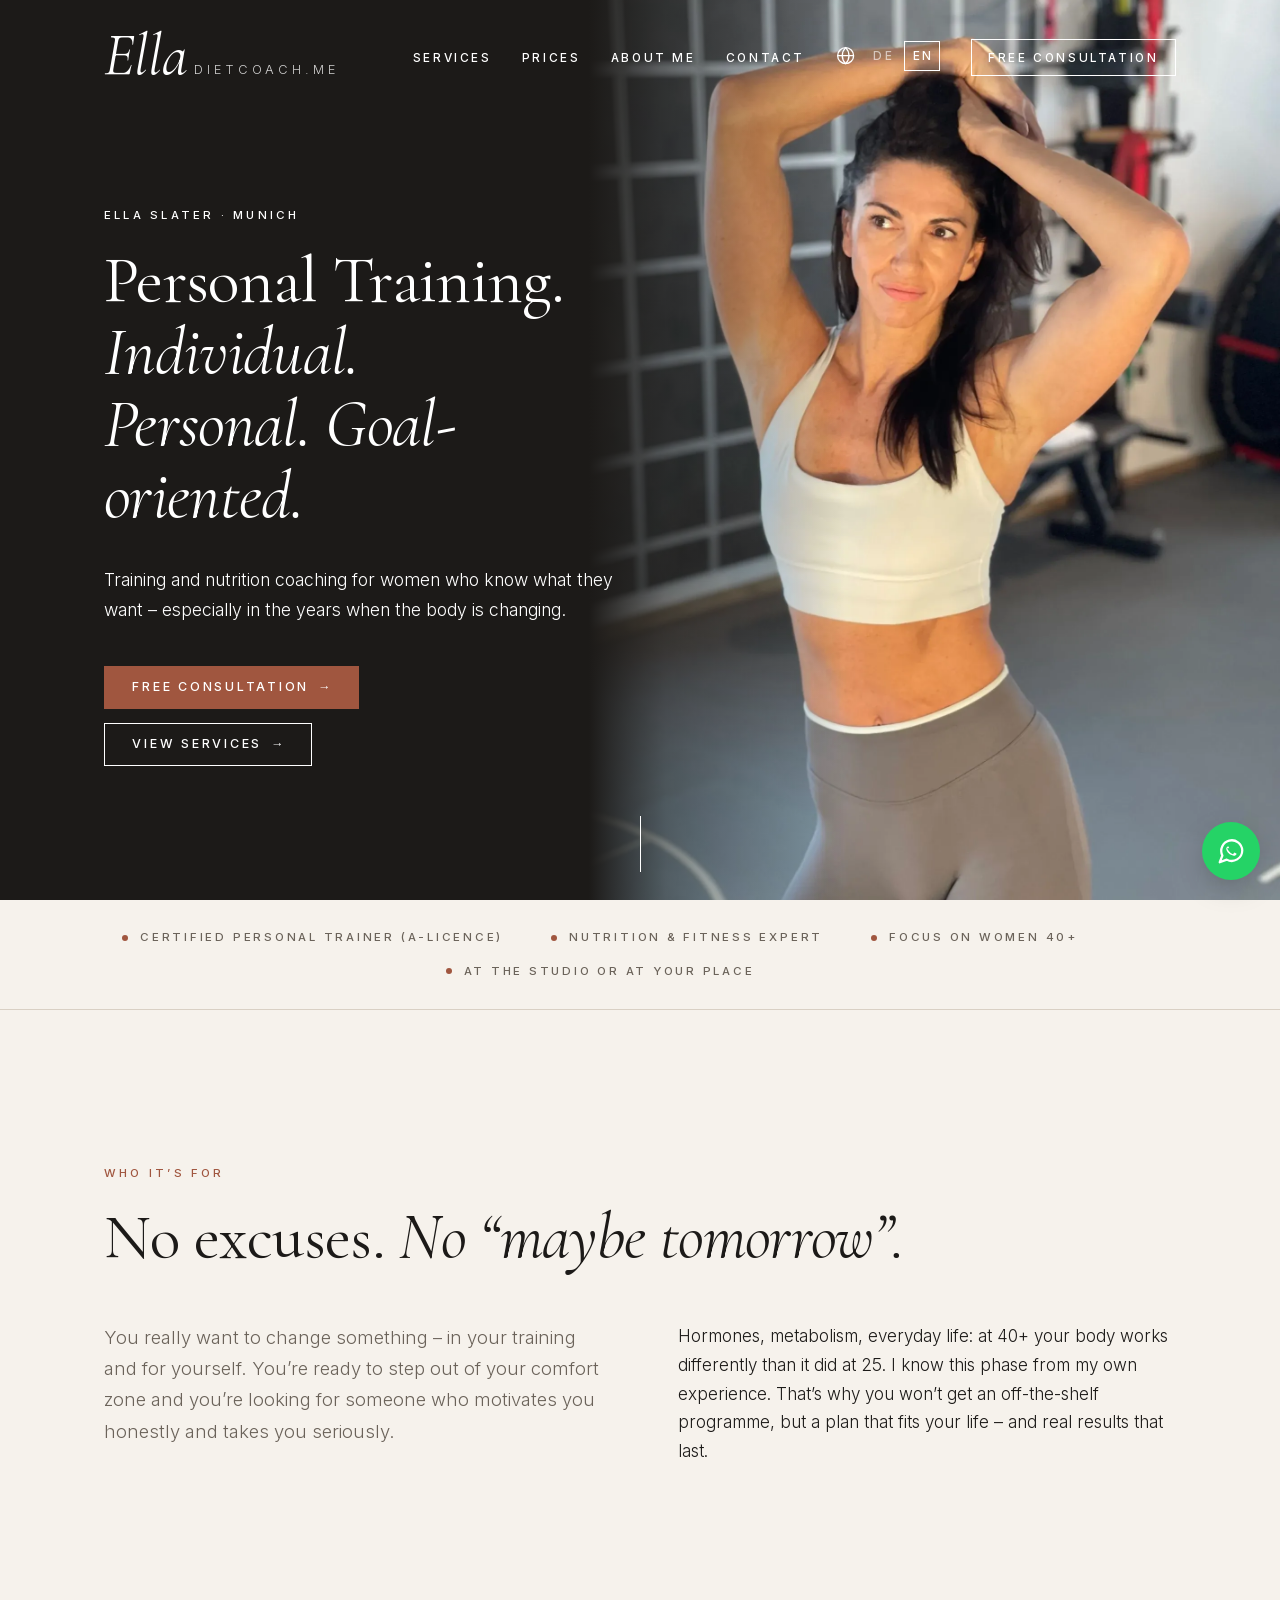
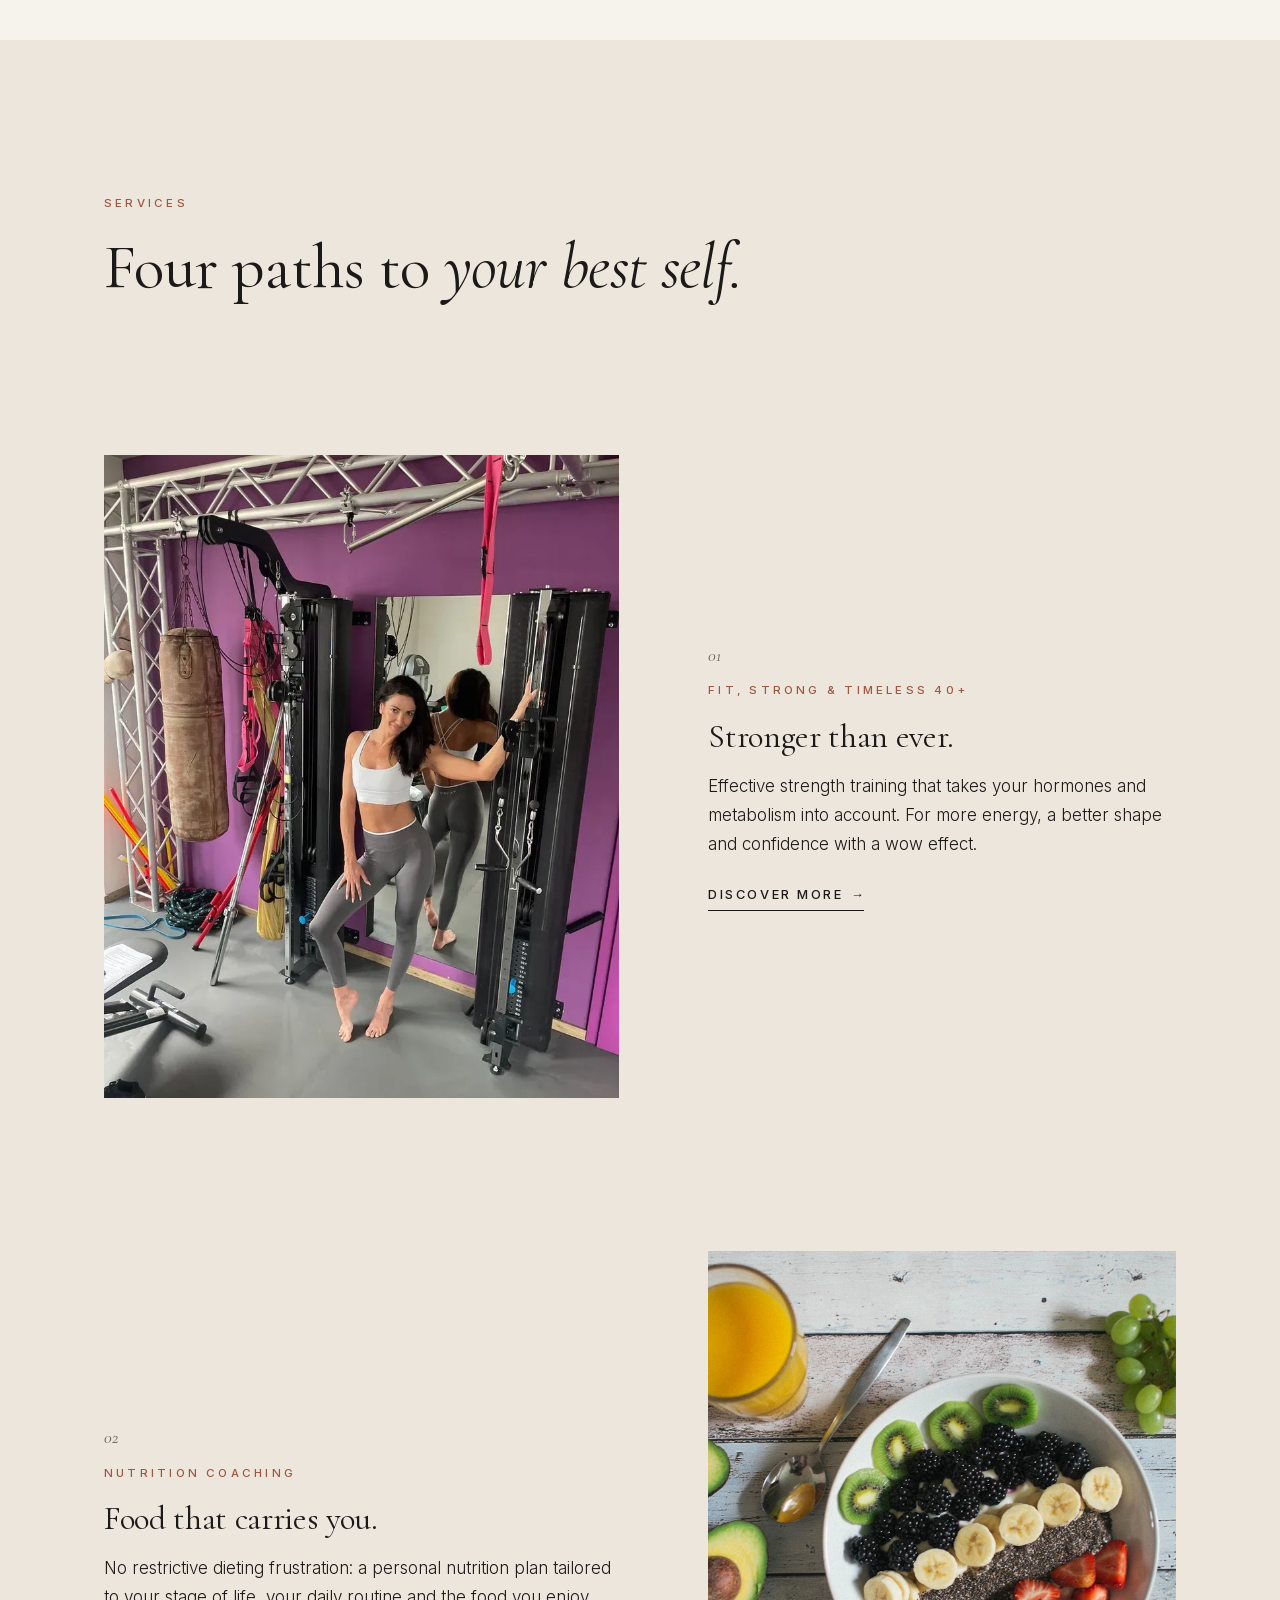
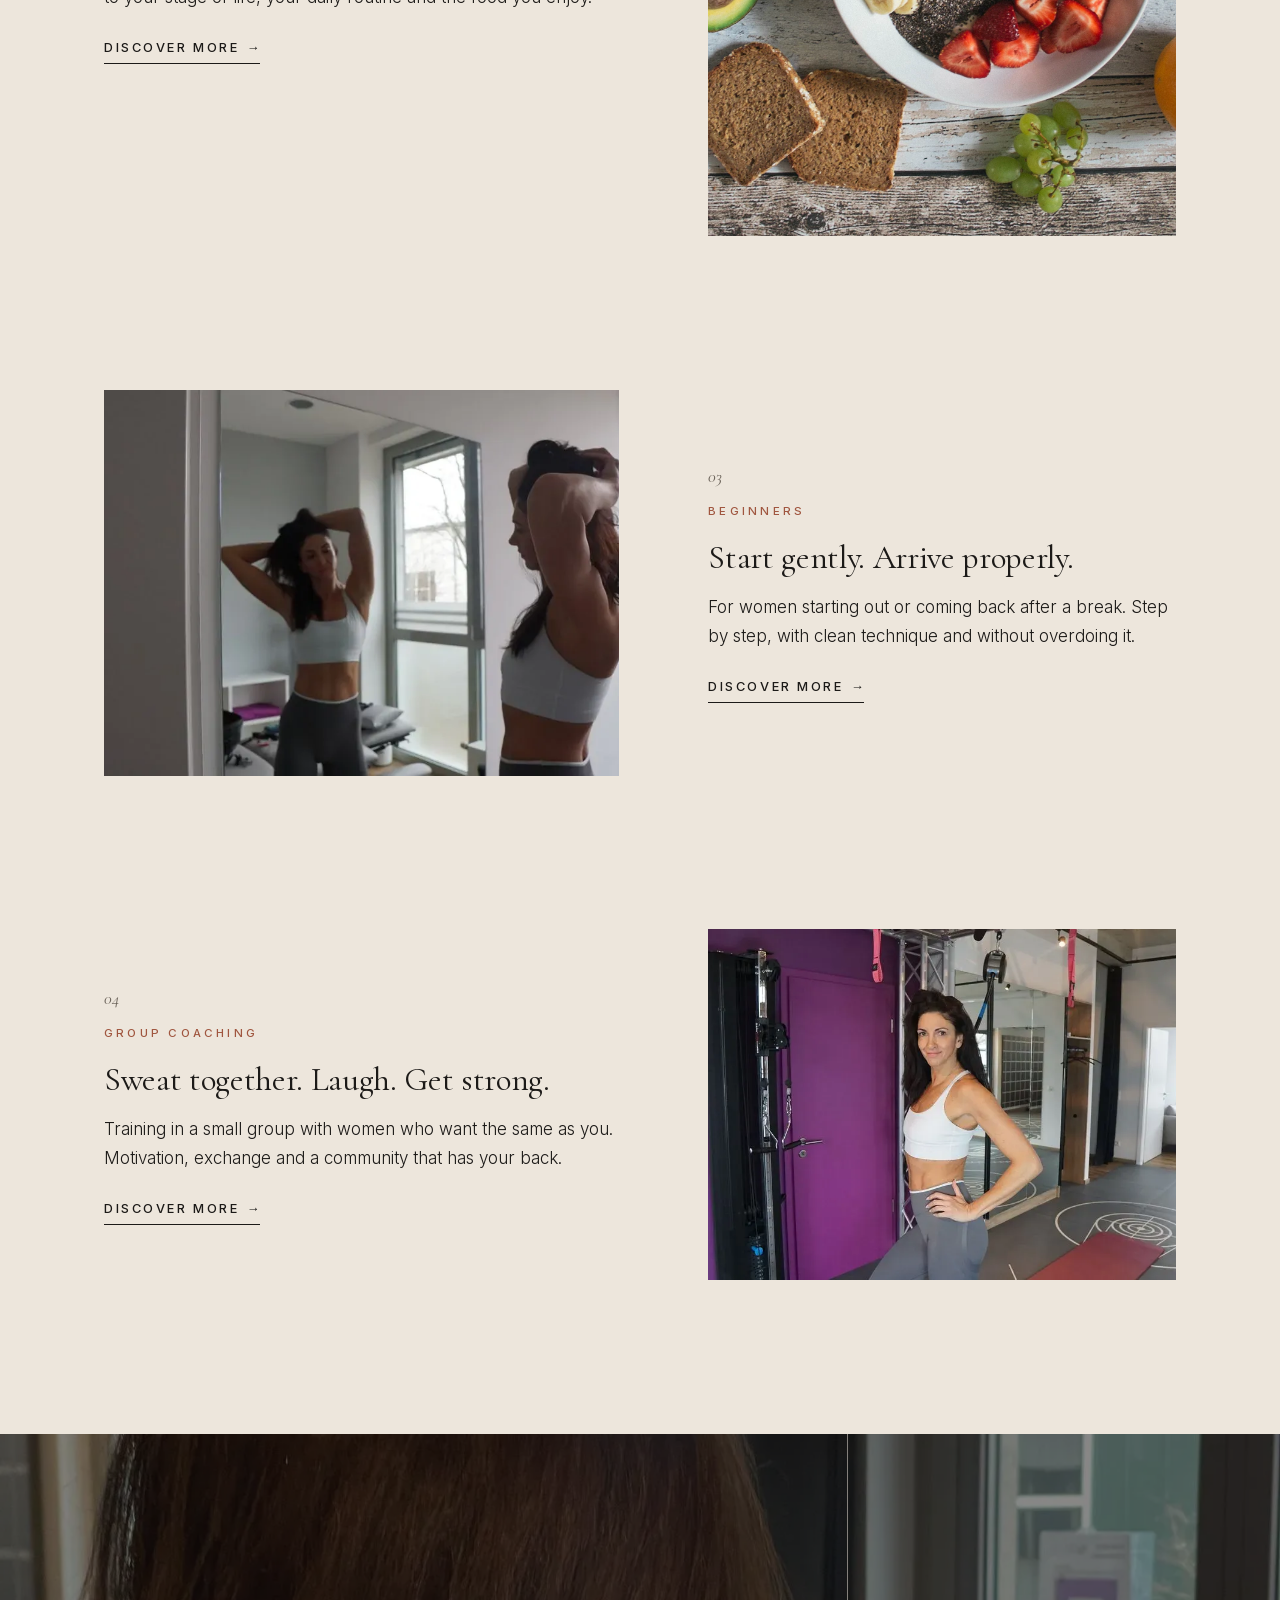
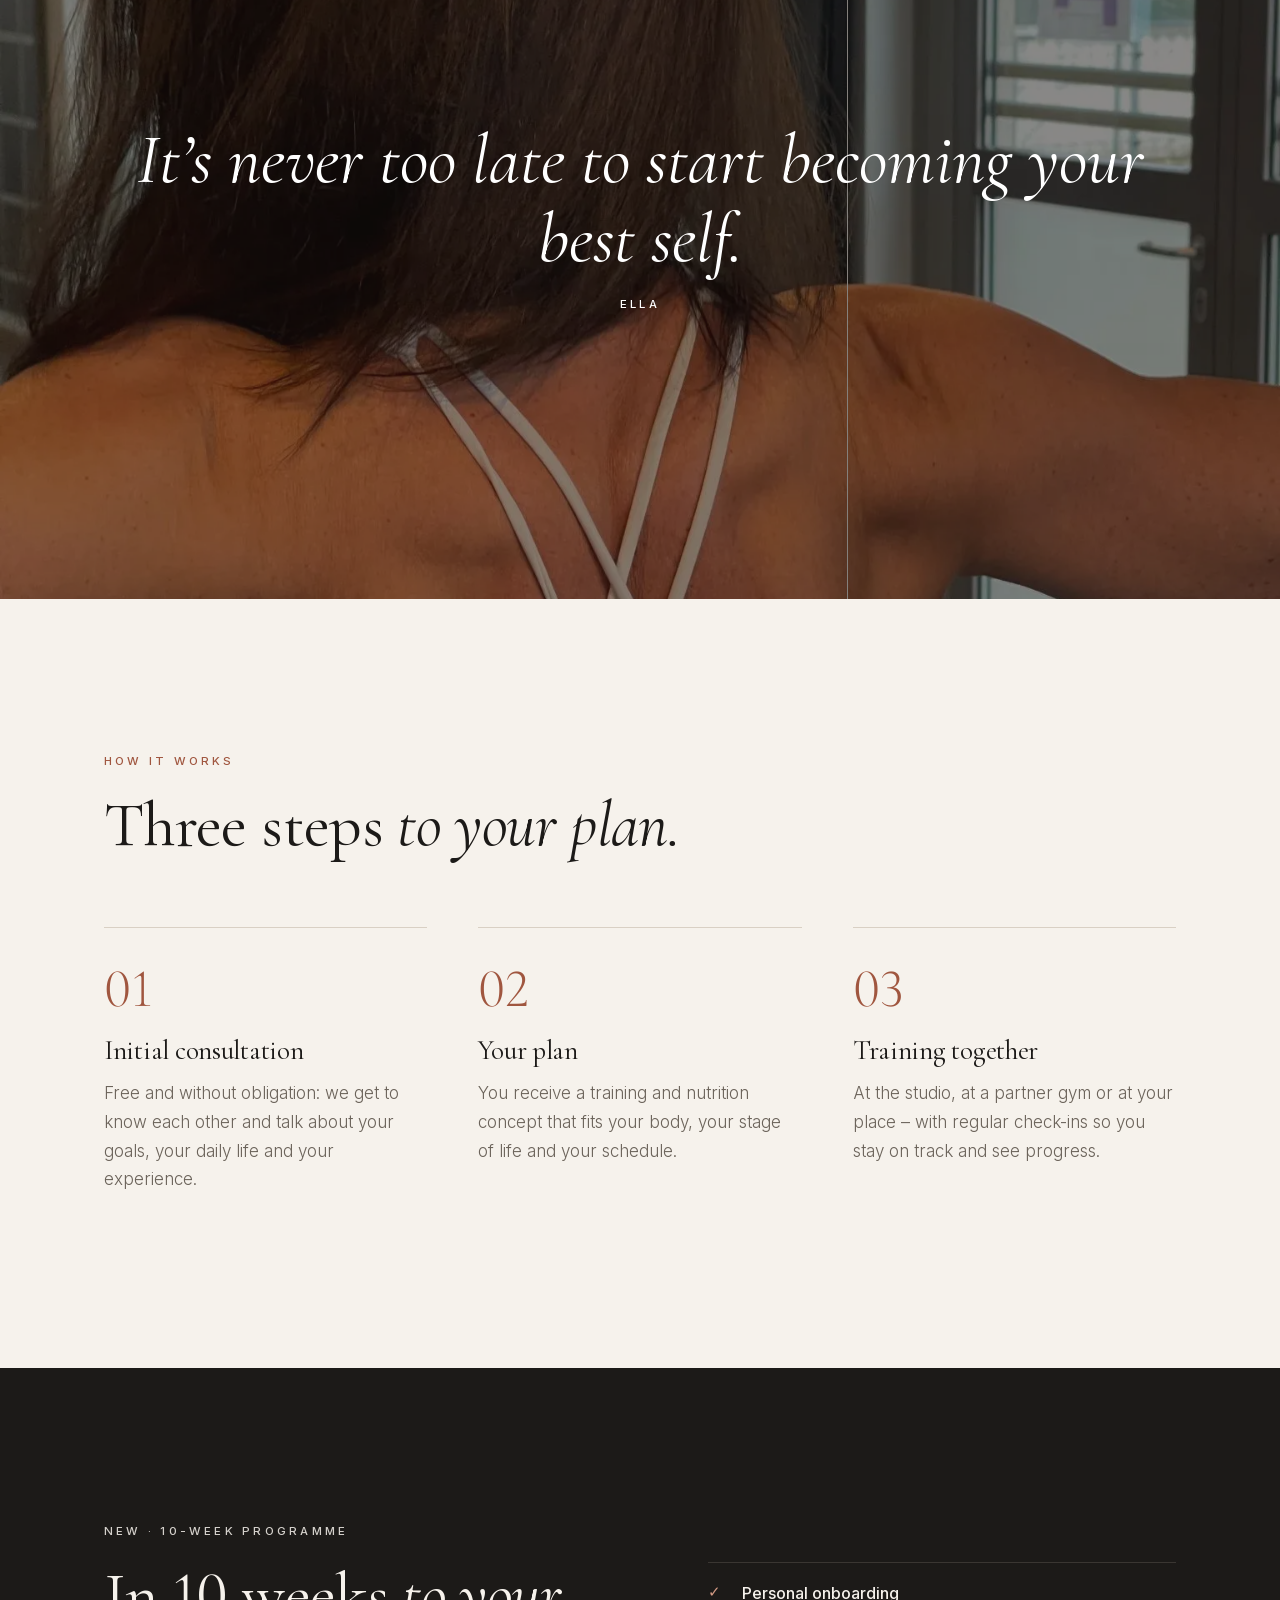
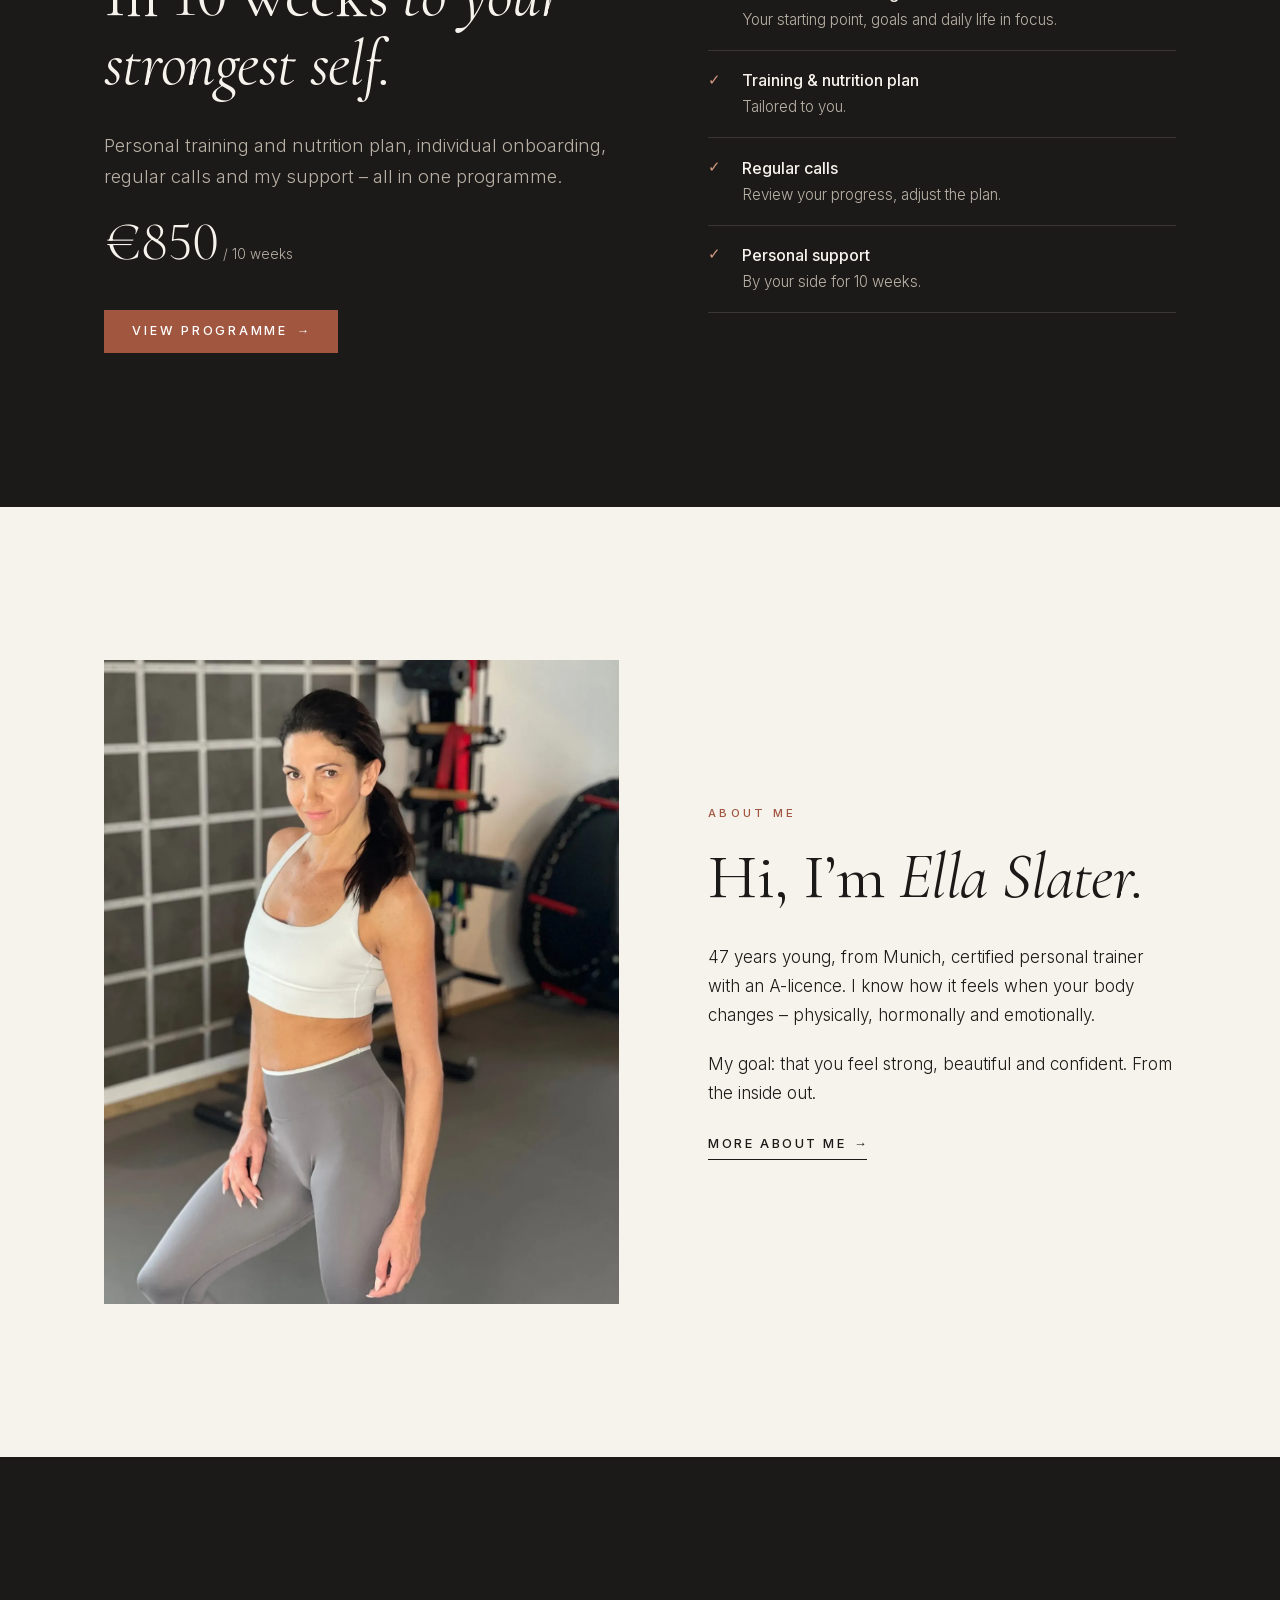
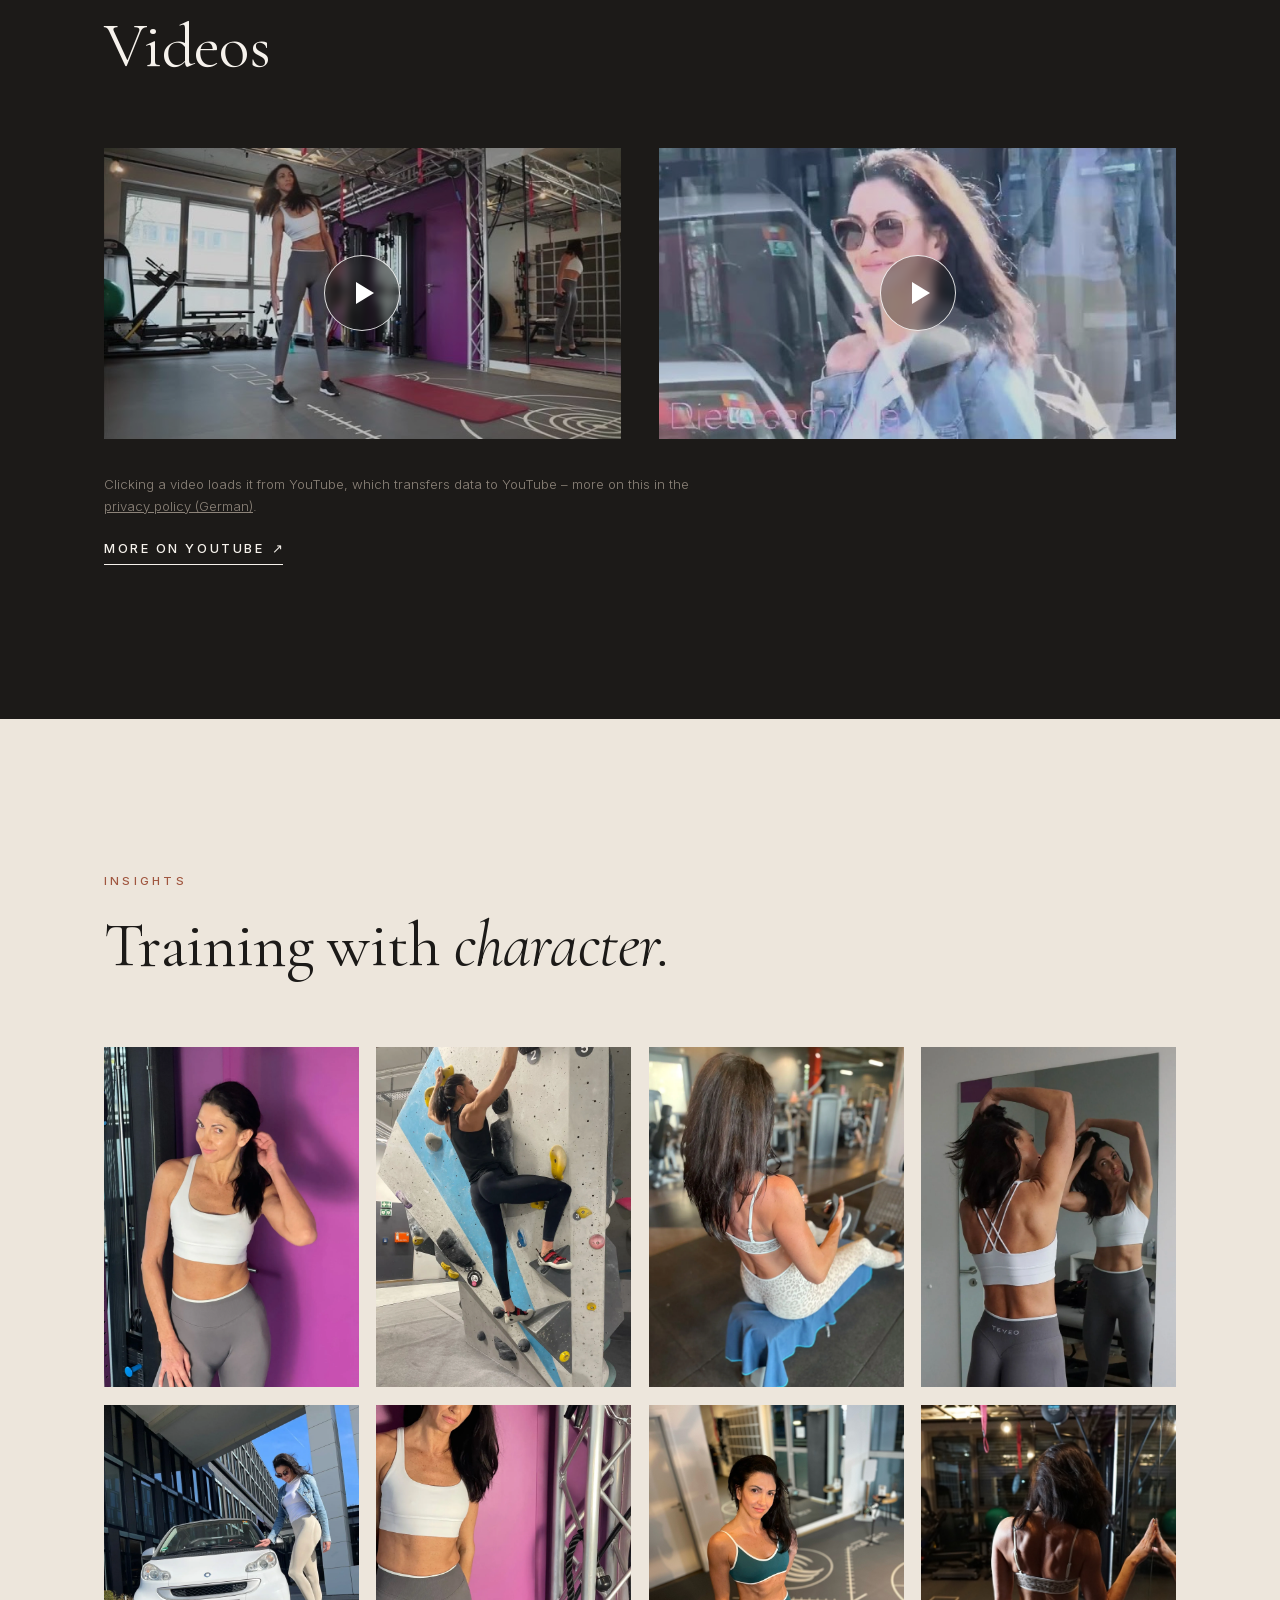
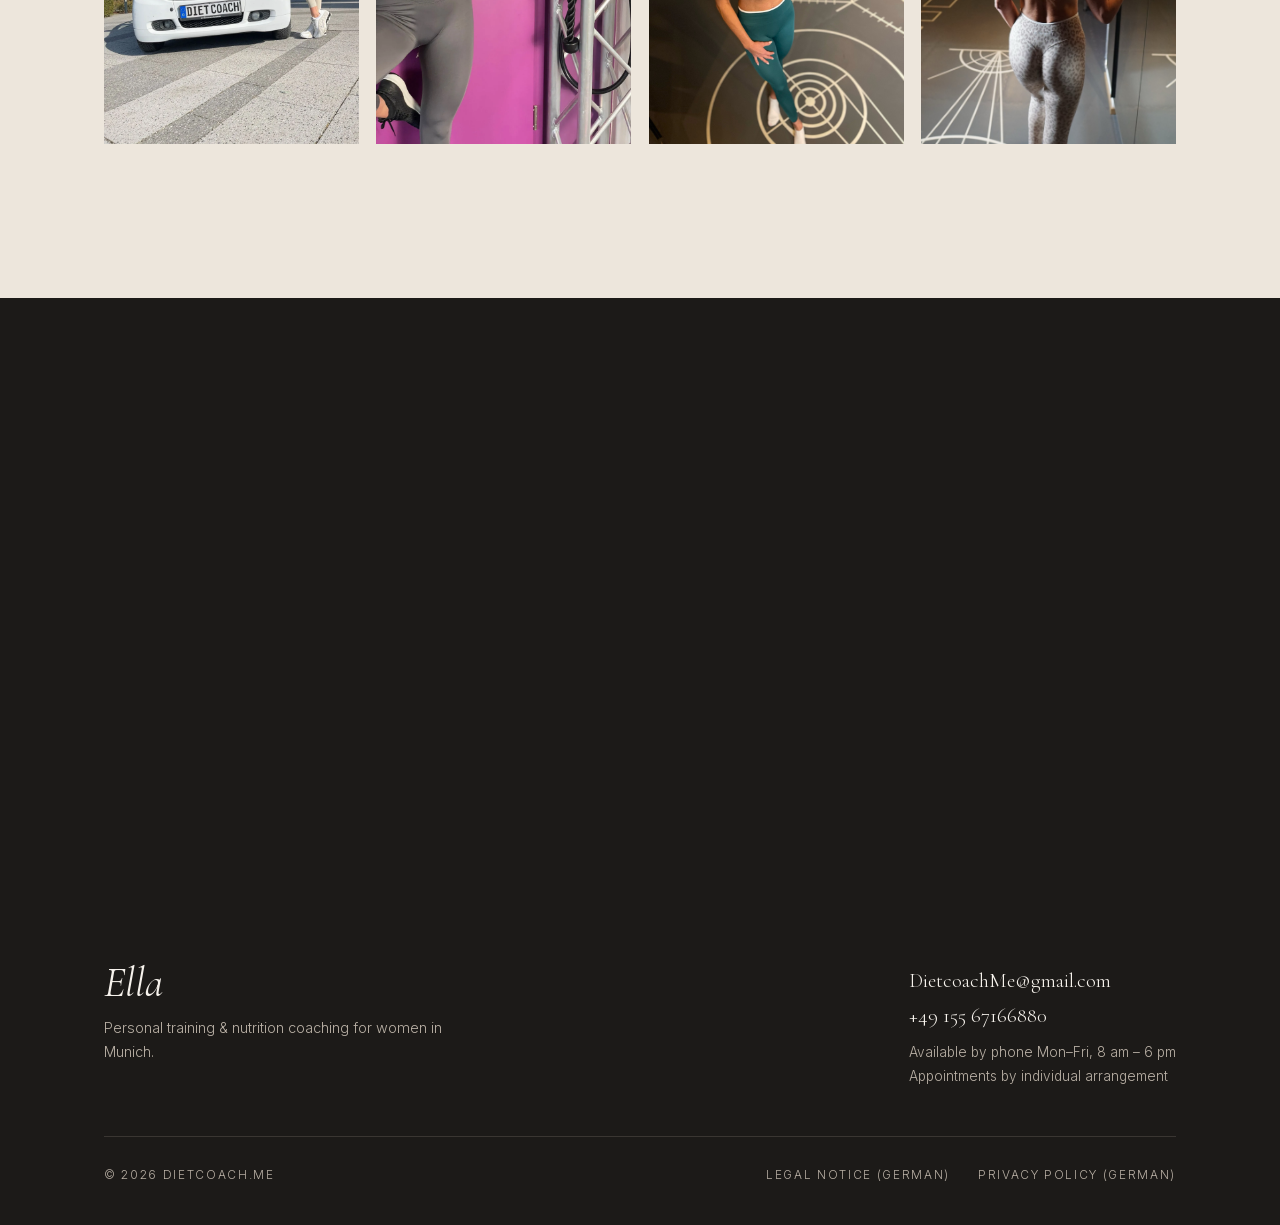
==== commit 0c365cbf: "Bewertungen vorerst entfernt, Hinweis „Termine nach individueller Vereinbarung“ Co-Authored-By: Clau" ====
--- a/en/index.html
+++ b/en/index.html
@@ -189,24 +189,6 @@
     </div>
   </section>
 
-  <!-- Stimmen -->
-  <section class="section section--alt">
-    <div class="wrap">
-      <span class="kicker reveal">Testimonials</span>
-      <h2 class="reveal">What clients <em>say.</em></h2>
-      <div class="quotes">
-        <figure class="quote reveal">
-          <p>The coaching has changed my life. The support and motivation are unbeatable – especially for women over 40.</p>
-          <footer>Steffi</footer>
-        </figure>
-        <figure class="quote reveal reveal-delay-1">
-          <p>I’m very happy with the professional coaching. The individual plans suit me perfectly and helped me reach my goals.</p>
-          <footer>Andrea</footer>
-        </figure>
-      </div>
-    </div>
-  </section>
-
   <!-- Über mich -->
   <section class="section">
     <div class="wrap">
@@ -289,7 +271,7 @@
       <div class="footer-contact">
         <a href="mailto:DietcoachMe@gmail.com">DietcoachMe@gmail.com</a>
         <a href="tel:+4915567166880">+49 155 67166880</a>
-        <span class="footer-hours">Available Mon–Fri, 8 am – 6 pm</span>
+        <span class="footer-hours">Available by phone Mon–Fri, 8 am – 6 pm<br>Appointments by individual arrangement</span>
       </div>
     </div>
     <div class="bottom">
